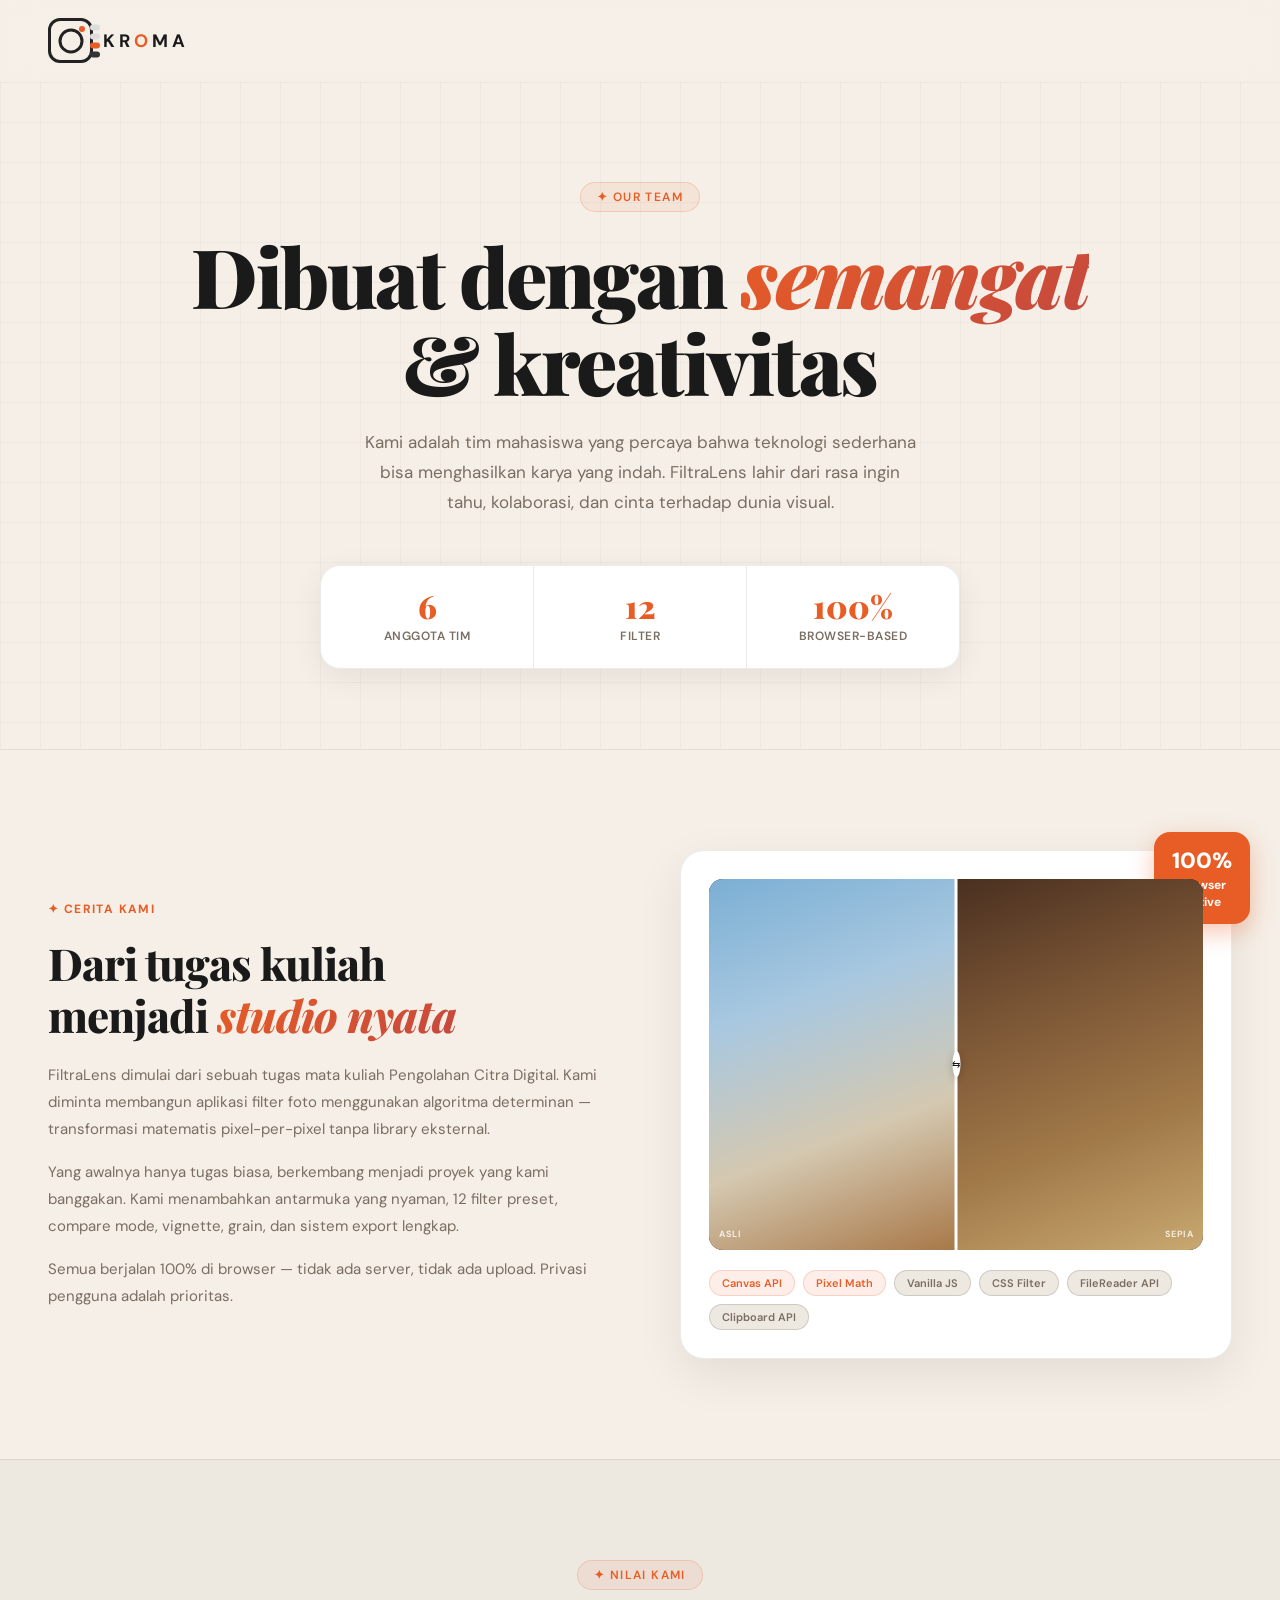
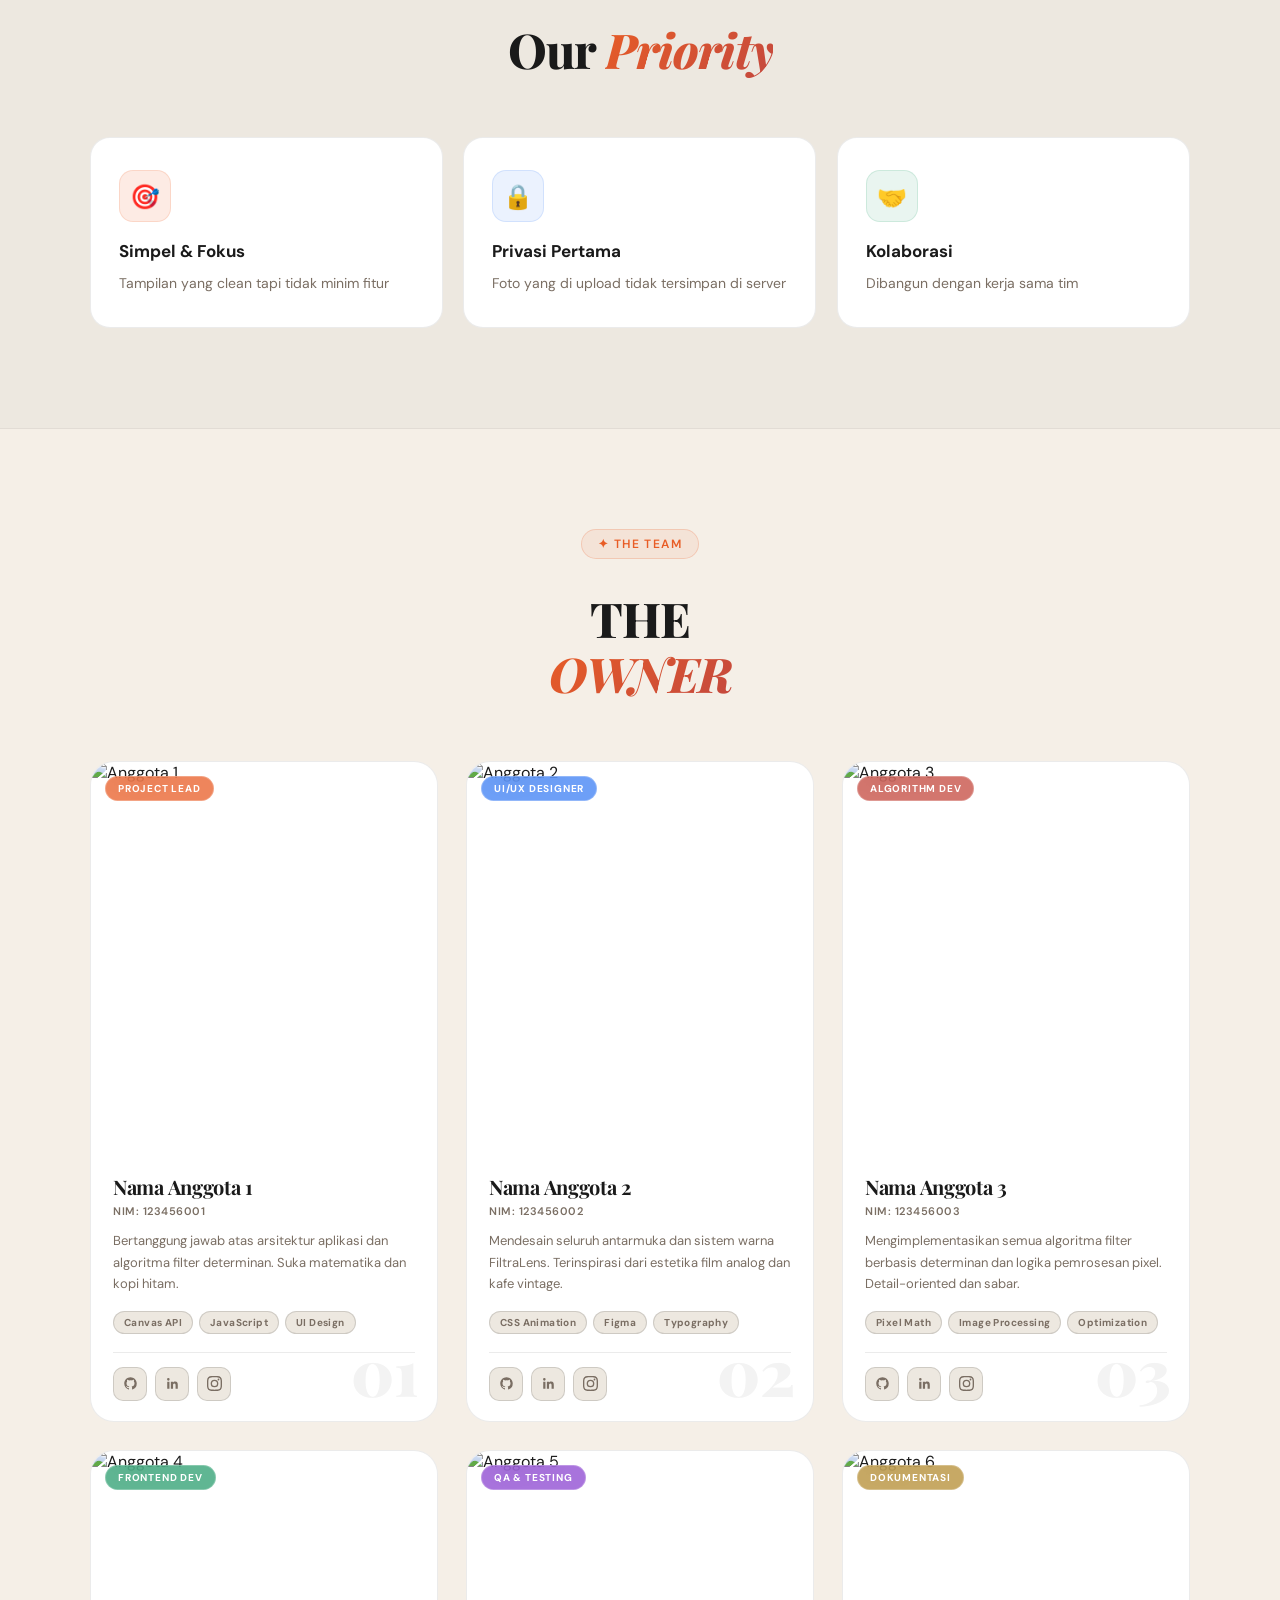
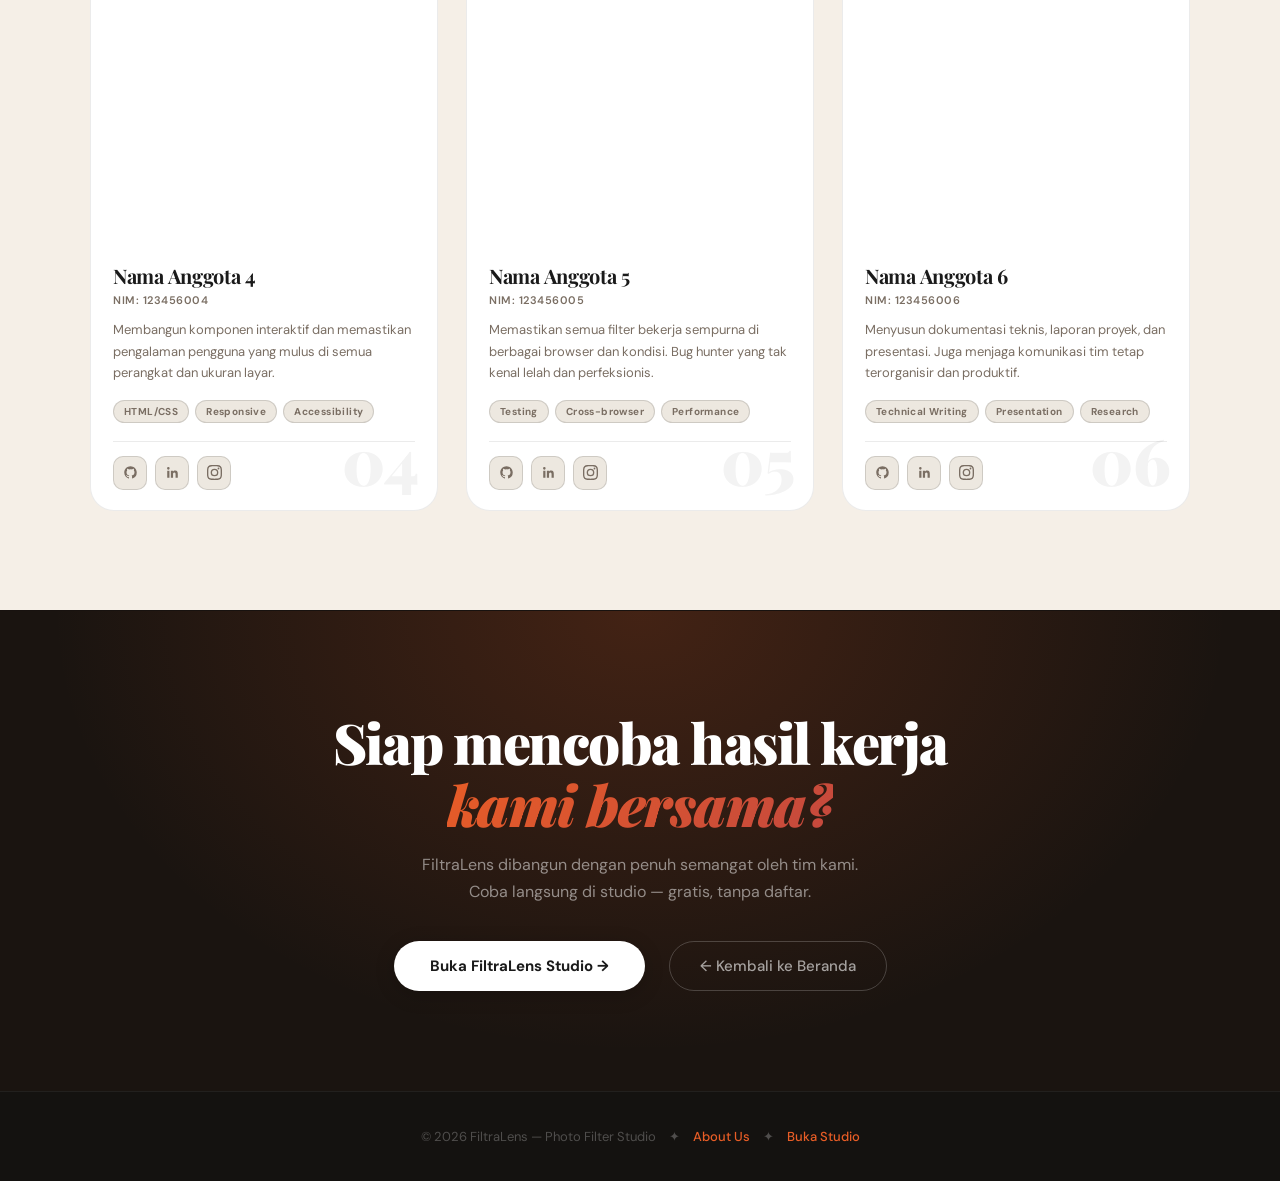
==== about.html @ 41d8569d "update banyak" ====
<!DOCTYPE html>
<html lang="id">
<head>
  <meta charset="UTF-8">
  <meta name="viewport" content="width=device-width, initial-scale=1.0">
  <title>FiltraLens — About Us</title>
  <link rel="stylesheet" href="./style/About.css">
  <link href="https://fonts.googleapis.com/css2?family=Playfair+Display:ital,wght@0,400;0,700;0,900;1,400;1,700&family=DM+Sans:wght@300;400;500;600&display=swap" rel="stylesheet">
</head>
<body>

  <!-- ══ CURTAIN ══════════════════════════════════════════ -->
  <div class="page-curtain" id="pageCurtain">
    <div class="curtain-top"></div>
    <div class="curtain-bottom"></div>
  </div>
  <div class="curtain-logo" id="curtainLogo">
    <div class="curtain-logo-icon">
      <svg width="28" height="28" viewBox="0 0 28 28" fill="none">
        <circle cx="14" cy="14" r="12" stroke="currentColor" stroke-width="2"/>
        <circle cx="14" cy="14" r="6" fill="currentColor" opacity="0.4"/>
        <circle cx="14" cy="14" r="2.5" fill="currentColor"/>
      </svg>
    </div>
    <span>KROMA</span>
    <div class="curtain-line"></div>
  </div>

  <!-- ══ NAVBAR ════════════════════════════════════════════ -->
  <header id="navbar">
    <a class="logo-navbar" data-anim="slide-left">
      <div class="logo-icon">
      <div class="bars">
        <span></span>
        <span></span>
        <span></span>
        <span></span>
      </div>
    </div>  

    <div class="logo-text">
      KR<span>O</span>MA
    </div>
    </a>
    <nav data-anim="slide-up" data-delay="200">
      <a href="index.html">Beranda</a>
      <a href="index.html#features">Fitur</a>
      <a href="index.html#filters">Filter</a>
      <a href="about.html" class="active-link">About</a>
    </nav>
    <a href="FilterPage.html" class="btn-nav" data-anim="slide-right" data-delay="300">Buka Studio →</a>
  </header>

  <!-- ══ HERO ══════════════════════════════════════════════ -->
  <section class="about-hero grid-bg">
    <div class="hero-tag" data-anim="pop" data-delay="400">✦ Our Team</div>

    <h1 data-anim="slide-up" data-delay="500">
      Dibuat dengan <em>semangat</em><br/>& kreativitas
    </h1>

    <p data-anim="fade-blur" data-delay="600">
      Kami adalah tim mahasiswa yang percaya bahwa teknologi sederhana
      bisa menghasilkan karya yang indah. FiltraLens lahir dari rasa
      ingin tahu, kolaborasi, dan cinta terhadap dunia visual.
    </p>

    <div class="stat-bar" data-anim="zoom-in" data-delay="700">
      <div class="stat-item">
        <div class="stat-num">6</div>
        <div class="stat-label">Anggota Tim</div>
      </div>
      <div class="stat-item">
        <div class="stat-num">12</div>
        <div class="stat-label">Filter</div>
      </div>
      <div class="stat-item">
        <div class="stat-num">100%</div>
        <div class="stat-label">Browser-Based</div>
      </div>
    </div>
  </section>

  <!-- ══ STORY ══════════════════════════════════════════════ -->
  <section style="border-top:1px solid var(--border); padding:100px 48px;">
    <div class="story-section" style="padding:0; border:none;">

      <div class="story-text" data-anim="slide-left">
        <p class="section-eyebrow">✦ Cerita Kami</p>
        <h2>Dari tugas kuliah<br/>menjadi <em>studio nyata</em></h2>
        <p>FiltraLens dimulai dari sebuah tugas mata kuliah Pengolahan Citra Digital. Kami diminta membangun aplikasi filter foto menggunakan algoritma determinan — transformasi matematis pixel-per-pixel tanpa library eksternal.</p>
        <p>Yang awalnya hanya tugas biasa, berkembang menjadi proyek yang kami banggakan. Kami menambahkan antarmuka yang nyaman, 12 filter preset, compare mode, vignette, grain, dan sistem export lengkap.</p>
        <p>Semua berjalan 100% di browser — tidak ada server, tidak ada upload. Privasi pengguna adalah prioritas.</p>
      </div>

      <div class="story-visual" data-anim="slide-right" data-delay="150">
        <div class="story-badge">
          <span>100%</span>
          Browser<br/>Native
        </div>
        <div class="story-card-main">
          <div class="story-card-mockup">
            <div class="mock-half-l"><span>Asli</span></div>
            <div class="mock-half-r"><span>Sepia</span></div>
            <div class="mock-divider">
              <div class="mock-handle-sm">⇆</div>
            </div>
          </div>
          <div class="story-card-pills">
            <span class="pill pill-accent">Canvas API</span>
            <span class="pill pill-accent">Pixel Math</span>
            <span class="pill">Vanilla JS</span>
            <span class="pill">CSS Filter</span>
            <span class="pill">FileReader API</span>
            <span class="pill">Clipboard API</span>
          </div>
        </div>
      </div>

    </div>
  </section>

  <!-- ══ VALUES ════════════════════════════════════════════ -->
  <section class="values-section">
    <div class="section-head-center">
      <div class="hero-tag" data-anim="pop">✦ Nilai Kami</div>
      <h2 data-anim="flip-up" data-delay="100">Our <em>Priority</em></h2>
    </div>
    <div class="values-grid">
      <div class="value-card" data-anim="slide-left" data-delay="100">
        <div class="value-icon vi-orange">🎯</div>
        <h3>Simpel & Fokus</h3>
        <p>Tampilan yang clean tapi tidak minim fitur</p>
      </div>
      <div class="value-card" data-anim="slide-up" data-delay="200">
        <div class="value-icon vi-blue">🔒</div>
        <h3>Privasi Pertama</h3>
        <p>Foto yang di upload tidak tersimpan di server</p>
      </div>
      <div class="value-card" data-anim="slide-right" data-delay="300">
        <div class="value-icon vi-green">🤝</div>
        <h3>Kolaborasi</h3>
        <p>Dibangun dengan kerja sama tim</p>
      </div>
    </div>
  </section>

  <!-- ══ TEAM CARDS ════════════════════════════════════════ -->
  <section class="team-section" id="team">
    <div class="section-head-center">
      <div class="hero-tag" data-anim="pop">✦ The Team</div>
      <h2 data-anim="flip-up" data-delay="100">THE<br/><em>OWNER</em></h2>
    </div>

    <div class="team-grid">

      <!-- Member 1 -->
      <div class="member-card color-orange" data-anim="pop" data-delay="100">
        <div class="member-photo-wrap">
          <img class="member-photo"
            src="https://images.unsplash.com/photo-1507003211169-0a1dd7228f2d?w=400&q=80"
            alt="Anggota 1" loading="lazy"/>
          <div class="member-role-badge">Project Lead</div>
        </div>
        <div class="member-info">
          <div class="member-name">Nama Anggota 1</div>
          <div class="member-nim">NIM: 123456001</div>
          <div class="member-bio">Bertanggung jawab atas arsitektur aplikasi dan algoritma filter determinan. Suka matematika dan kopi hitam.</div>
          <div class="member-skills">
            <span class="skill-tag">Canvas API</span>
            <span class="skill-tag">JavaScript</span>
            <span class="skill-tag">UI Design</span>
          </div>
          <div class="member-socials">
            <a href="#" class="social-btn" title="GitHub">
              <svg width="15" height="15" viewBox="0 0 24 24" fill="currentColor"><path d="M12 2C6.48 2 2 6.48 2 12c0 4.42 2.87 8.17 6.84 9.5.5.09.68-.22.68-.48v-1.7c-2.78.6-3.37-1.34-3.37-1.34-.45-1.16-1.11-1.47-1.11-1.47-.91-.62.07-.61.07-.61 1 .07 1.53 1.03 1.53 1.03.89 1.52 2.34 1.08 2.91.83.09-.65.35-1.08.63-1.33-2.22-.25-4.56-1.11-4.56-4.95 0-1.09.39-1.99 1.03-2.69-.1-.25-.45-1.27.1-2.65 0 0 .84-.27 2.75 1.02A9.56 9.56 0 0 1 12 6.8c.85 0 1.71.11 2.51.33 1.91-1.29 2.75-1.02 2.75-1.02.55 1.38.2 2.4.1 2.65.64.7 1.03 1.6 1.03 2.69 0 3.85-2.34 4.7-4.57 4.95.36.31.68.92.68 1.85v2.74c0 .27.18.58.69.48A10.01 10.01 0 0 0 22 12c0-5.52-4.48-10-10-10z"/></svg>
            </a>
            <a href="#" class="social-btn" title="LinkedIn">
              <svg width="15" height="15" viewBox="0 0 24 24" fill="currentColor"><path d="M20.45 20.45h-3.55v-5.57c0-1.33-.03-3.04-1.85-3.04-1.85 0-2.14 1.45-2.14 2.94v5.67H9.36V9h3.41v1.56h.05c.47-.9 1.63-1.85 3.37-1.85 3.6 0 4.27 2.37 4.27 5.45v6.29zM5.34 7.43a2.06 2.06 0 1 1 0-4.12 2.06 2.06 0 0 1 0 4.12zM7.12 20.45H3.56V9h3.56v11.45z"/></svg>
            </a>
            <a href="#" class="social-btn" title="Instagram">
              <svg width="15" height="15" viewBox="0 0 24 24" fill="currentColor"><path d="M12 2.163c3.204 0 3.584.012 4.85.07 3.252.148 4.771 1.691 4.919 4.919.058 1.265.069 1.645.069 4.849 0 3.205-.012 3.584-.069 4.849-.149 3.225-1.664 4.771-4.919 4.919-1.266.058-1.644.07-4.85.07-3.204 0-3.584-.012-4.849-.07-3.26-.149-4.771-1.699-4.919-4.92-.058-1.265-.07-1.644-.07-4.849 0-3.204.013-3.583.07-4.849.149-3.227 1.664-4.771 4.919-4.919 1.266-.057 1.645-.069 4.849-.069zM12 0C8.741 0 8.333.014 7.053.072 2.695.272.273 2.69.073 7.052.014 8.333 0 8.741 0 12c0 3.259.014 3.668.072 4.948.2 4.358 2.618 6.78 6.98 6.98C8.333 23.986 8.741 24 12 24c3.259 0 3.668-.014 4.948-.072 4.354-.2 6.782-2.618 6.979-6.98.059-1.28.073-1.689.073-4.948 0-3.259-.014-3.667-.072-4.947-.196-4.354-2.617-6.78-6.979-6.98C15.668.014 15.259 0 12 0zm0 5.838a6.162 6.162 0 1 0 0 12.324 6.162 6.162 0 0 0 0-12.324zM12 16a4 4 0 1 1 0-8 4 4 0 0 1 0 8zm6.406-11.845a1.44 1.44 0 1 0 0 2.881 1.44 1.44 0 0 0 0-2.881z"/></svg>
            </a>
          </div>
        </div>
        <div class="member-number">01</div>
      </div>

      <!-- Member 2 -->
      <div class="member-card color-blue" data-anim="pop" data-delay="200">
        <div class="member-photo-wrap">
          <img class="member-photo"
            src="https://images.unsplash.com/photo-1494790108377-be9c29b29330?w=400&q=80"
            alt="Anggota 2" loading="lazy"/>
          <div class="member-role-badge">UI/UX Designer</div>
        </div>
        <div class="member-info">
          <div class="member-name">Nama Anggota 2</div>
          <div class="member-nim">NIM: 123456002</div>
          <div class="member-bio">Mendesain seluruh antarmuka dan sistem warna FiltraLens. Terinspirasi dari estetika film analog dan kafe vintage.</div>
          <div class="member-skills">
            <span class="skill-tag">CSS Animation</span>
            <span class="skill-tag">Figma</span>
            <span class="skill-tag">Typography</span>
          </div>
          <div class="member-socials">
            <a href="#" class="social-btn" title="GitHub">
              <svg width="15" height="15" viewBox="0 0 24 24" fill="currentColor"><path d="M12 2C6.48 2 2 6.48 2 12c0 4.42 2.87 8.17 6.84 9.5.5.09.68-.22.68-.48v-1.7c-2.78.6-3.37-1.34-3.37-1.34-.45-1.16-1.11-1.47-1.11-1.47-.91-.62.07-.61.07-.61 1 .07 1.53 1.03 1.53 1.03.89 1.52 2.34 1.08 2.91.83.09-.65.35-1.08.63-1.33-2.22-.25-4.56-1.11-4.56-4.95 0-1.09.39-1.99 1.03-2.69-.1-.25-.45-1.27.1-2.65 0 0 .84-.27 2.75 1.02A9.56 9.56 0 0 1 12 6.8c.85 0 1.71.11 2.51.33 1.91-1.29 2.75-1.02 2.75-1.02.55 1.38.2 2.4.1 2.65.64.7 1.03 1.6 1.03 2.69 0 3.85-2.34 4.7-4.57 4.95.36.31.68.92.68 1.85v2.74c0 .27.18.58.69.48A10.01 10.01 0 0 0 22 12c0-5.52-4.48-10-10-10z"/></svg>
            </a>
            <a href="#" class="social-btn" title="LinkedIn">
              <svg width="15" height="15" viewBox="0 0 24 24" fill="currentColor"><path d="M20.45 20.45h-3.55v-5.57c0-1.33-.03-3.04-1.85-3.04-1.85 0-2.14 1.45-2.14 2.94v5.67H9.36V9h3.41v1.56h.05c.47-.9 1.63-1.85 3.37-1.85 3.6 0 4.27 2.37 4.27 5.45v6.29zM5.34 7.43a2.06 2.06 0 1 1 0-4.12 2.06 2.06 0 0 1 0 4.12zM7.12 20.45H3.56V9h3.56v11.45z"/></svg>
            </a>
            <a href="#" class="social-btn" title="Instagram">
              <svg width="15" height="15" viewBox="0 0 24 24" fill="currentColor"><path d="M12 2.163c3.204 0 3.584.012 4.85.07 3.252.148 4.771 1.691 4.919 4.919.058 1.265.069 1.645.069 4.849 0 3.205-.012 3.584-.069 4.849-.149 3.225-1.664 4.771-4.919 4.919-1.266.058-1.644.07-4.85.07-3.204 0-3.584-.012-4.849-.07-3.26-.149-4.771-1.699-4.919-4.92-.058-1.265-.07-1.644-.07-4.849 0-3.204.013-3.583.07-4.849.149-3.227 1.664-4.771 4.919-4.919 1.266-.057 1.645-.069 4.849-.069zM12 0C8.741 0 8.333.014 7.053.072 2.695.272.273 2.69.073 7.052.014 8.333 0 8.741 0 12c0 3.259.014 3.668.072 4.948.2 4.358 2.618 6.78 6.98 6.98C8.333 23.986 8.741 24 12 24c3.259 0 3.668-.014 4.948-.072 4.354-.2 6.782-2.618 6.979-6.98.059-1.28.073-1.689.073-4.948 0-3.259-.014-3.667-.072-4.947-.196-4.354-2.617-6.78-6.979-6.98C15.668.014 15.259 0 12 0zm0 5.838a6.162 6.162 0 1 0 0 12.324 6.162 6.162 0 0 0 0-12.324zM12 16a4 4 0 1 1 0-8 4 4 0 0 1 0 8zm6.406-11.845a1.44 1.44 0 1 0 0 2.881 1.44 1.44 0 0 0 0-2.881z"/></svg>
            </a>
          </div>
        </div>
        <div class="member-number">02</div>
      </div>

      <!-- Member 3 -->
      <div class="member-card color-red" data-anim="pop" data-delay="300">
        <div class="member-photo-wrap">
          <img class="member-photo"
            src="https://images.unsplash.com/photo-1500648767791-00dcc994a43e?w=400&q=80"
            alt="Anggota 3" loading="lazy"/>
          <div class="member-role-badge">Algorithm Dev</div>
        </div>
        <div class="member-info">
          <div class="member-name">Nama Anggota 3</div>
          <div class="member-nim">NIM: 123456003</div>
          <div class="member-bio">Mengimplementasikan semua algoritma filter berbasis determinan dan logika pemrosesan pixel. Detail-oriented dan sabar.</div>
          <div class="member-skills">
            <span class="skill-tag">Pixel Math</span>
            <span class="skill-tag">Image Processing</span>
            <span class="skill-tag">Optimization</span>
          </div>
          <div class="member-socials">
            <a href="#" class="social-btn" title="GitHub">
              <svg width="15" height="15" viewBox="0 0 24 24" fill="currentColor"><path d="M12 2C6.48 2 2 6.48 2 12c0 4.42 2.87 8.17 6.84 9.5.5.09.68-.22.68-.48v-1.7c-2.78.6-3.37-1.34-3.37-1.34-.45-1.16-1.11-1.47-1.11-1.47-.91-.62.07-.61.07-.61 1 .07 1.53 1.03 1.53 1.03.89 1.52 2.34 1.08 2.91.83.09-.65.35-1.08.63-1.33-2.22-.25-4.56-1.11-4.56-4.95 0-1.09.39-1.99 1.03-2.69-.1-.25-.45-1.27.1-2.65 0 0 .84-.27 2.75 1.02A9.56 9.56 0 0 1 12 6.8c.85 0 1.71.11 2.51.33 1.91-1.29 2.75-1.02 2.75-1.02.55 1.38.2 2.4.1 2.65.64.7 1.03 1.6 1.03 2.69 0 3.85-2.34 4.7-4.57 4.95.36.31.68.92.68 1.85v2.74c0 .27.18.58.69.48A10.01 10.01 0 0 0 22 12c0-5.52-4.48-10-10-10z"/></svg>
            </a>
            <a href="#" class="social-btn" title="LinkedIn">
              <svg width="15" height="15" viewBox="0 0 24 24" fill="currentColor"><path d="M20.45 20.45h-3.55v-5.57c0-1.33-.03-3.04-1.85-3.04-1.85 0-2.14 1.45-2.14 2.94v5.67H9.36V9h3.41v1.56h.05c.47-.9 1.63-1.85 3.37-1.85 3.6 0 4.27 2.37 4.27 5.45v6.29zM5.34 7.43a2.06 2.06 0 1 1 0-4.12 2.06 2.06 0 0 1 0 4.12zM7.12 20.45H3.56V9h3.56v11.45z"/></svg>
            </a>
            <a href="#" class="social-btn" title="Instagram">
              <svg width="15" height="15" viewBox="0 0 24 24" fill="currentColor"><path d="M12 2.163c3.204 0 3.584.012 4.85.07 3.252.148 4.771 1.691 4.919 4.919.058 1.265.069 1.645.069 4.849 0 3.205-.012 3.584-.069 4.849-.149 3.225-1.664 4.771-4.919 4.919-1.266.058-1.644.07-4.85.07-3.204 0-3.584-.012-4.849-.07-3.26-.149-4.771-1.699-4.919-4.92-.058-1.265-.07-1.644-.07-4.849 0-3.204.013-3.583.07-4.849.149-3.227 1.664-4.771 4.919-4.919 1.266-.057 1.645-.069 4.849-.069zM12 0C8.741 0 8.333.014 7.053.072 2.695.272.273 2.69.073 7.052.014 8.333 0 8.741 0 12c0 3.259.014 3.668.072 4.948.2 4.358 2.618 6.78 6.98 6.98C8.333 23.986 8.741 24 12 24c3.259 0 3.668-.014 4.948-.072 4.354-.2 6.782-2.618 6.979-6.98.059-1.28.073-1.689.073-4.948 0-3.259-.014-3.667-.072-4.947-.196-4.354-2.617-6.78-6.979-6.98C15.668.014 15.259 0 12 0zm0 5.838a6.162 6.162 0 1 0 0 12.324 6.162 6.162 0 0 0 0-12.324zM12 16a4 4 0 1 1 0-8 4 4 0 0 1 0 8zm6.406-11.845a1.44 1.44 0 1 0 0 2.881 1.44 1.44 0 0 0 0-2.881z"/></svg>
            </a>
          </div>
        </div>
        <div class="member-number">03</div>
      </div>

      <!-- Member 4 -->
      <div class="member-card color-green" data-anim="pop" data-delay="400">
        <div class="member-photo-wrap">
          <img class="member-photo"
            src="https://images.unsplash.com/photo-1438761681033-6461ffad8d80?w=400&q=80"
            alt="Anggota 4" loading="lazy"/>
          <div class="member-role-badge">Frontend Dev</div>
        </div>
        <div class="member-info">
          <div class="member-name">Nama Anggota 4</div>
          <div class="member-nim">NIM: 123456004</div>
          <div class="member-bio">Membangun komponen interaktif dan memastikan pengalaman pengguna yang mulus di semua perangkat dan ukuran layar.</div>
          <div class="member-skills">
            <span class="skill-tag">HTML/CSS</span>
            <span class="skill-tag">Responsive</span>
            <span class="skill-tag">Accessibility</span>
          </div>
          <div class="member-socials">
            <a href="#" class="social-btn" title="GitHub">
              <svg width="15" height="15" viewBox="0 0 24 24" fill="currentColor"><path d="M12 2C6.48 2 2 6.48 2 12c0 4.42 2.87 8.17 6.84 9.5.5.09.68-.22.68-.48v-1.7c-2.78.6-3.37-1.34-3.37-1.34-.45-1.16-1.11-1.47-1.11-1.47-.91-.62.07-.61.07-.61 1 .07 1.53 1.03 1.53 1.03.89 1.52 2.34 1.08 2.91.83.09-.65.35-1.08.63-1.33-2.22-.25-4.56-1.11-4.56-4.95 0-1.09.39-1.99 1.03-2.69-.1-.25-.45-1.27.1-2.65 0 0 .84-.27 2.75 1.02A9.56 9.56 0 0 1 12 6.8c.85 0 1.71.11 2.51.33 1.91-1.29 2.75-1.02 2.75-1.02.55 1.38.2 2.4.1 2.65.64.7 1.03 1.6 1.03 2.69 0 3.85-2.34 4.7-4.57 4.95.36.31.68.92.68 1.85v2.74c0 .27.18.58.69.48A10.01 10.01 0 0 0 22 12c0-5.52-4.48-10-10-10z"/></svg>
            </a>
            <a href="#" class="social-btn" title="LinkedIn">
              <svg width="15" height="15" viewBox="0 0 24 24" fill="currentColor"><path d="M20.45 20.45h-3.55v-5.57c0-1.33-.03-3.04-1.85-3.04-1.85 0-2.14 1.45-2.14 2.94v5.67H9.36V9h3.41v1.56h.05c.47-.9 1.63-1.85 3.37-1.85 3.6 0 4.27 2.37 4.27 5.45v6.29zM5.34 7.43a2.06 2.06 0 1 1 0-4.12 2.06 2.06 0 0 1 0 4.12zM7.12 20.45H3.56V9h3.56v11.45z"/></svg>
            </a>
            <a href="#" class="social-btn" title="Instagram">
              <svg width="15" height="15" viewBox="0 0 24 24" fill="currentColor"><path d="M12 2.163c3.204 0 3.584.012 4.85.07 3.252.148 4.771 1.691 4.919 4.919.058 1.265.069 1.645.069 4.849 0 3.205-.012 3.584-.069 4.849-.149 3.225-1.664 4.771-4.919 4.919-1.266.058-1.644.07-4.85.07-3.204 0-3.584-.012-4.849-.07-3.26-.149-4.771-1.699-4.919-4.92-.058-1.265-.07-1.644-.07-4.849 0-3.204.013-3.583.07-4.849.149-3.227 1.664-4.771 4.919-4.919 1.266-.057 1.645-.069 4.849-.069zM12 0C8.741 0 8.333.014 7.053.072 2.695.272.273 2.69.073 7.052.014 8.333 0 8.741 0 12c0 3.259.014 3.668.072 4.948.2 4.358 2.618 6.78 6.98 6.98C8.333 23.986 8.741 24 12 24c3.259 0 3.668-.014 4.948-.072 4.354-.2 6.782-2.618 6.979-6.98.059-1.28.073-1.689.073-4.948 0-3.259-.014-3.667-.072-4.947-.196-4.354-2.617-6.78-6.979-6.98C15.668.014 15.259 0 12 0zm0 5.838a6.162 6.162 0 1 0 0 12.324 6.162 6.162 0 0 0 0-12.324zM12 16a4 4 0 1 1 0-8 4 4 0 0 1 0 8zm6.406-11.845a1.44 1.44 0 1 0 0 2.881 1.44 1.44 0 0 0 0-2.881z"/></svg>
            </a>
          </div>
        </div>
        <div class="member-number">04</div>
      </div>

      <!-- Member 5 -->
      <div class="member-card color-purple" data-anim="pop" data-delay="500">
        <div class="member-photo-wrap">
          <img class="member-photo"
            src="https://images.unsplash.com/photo-1539571696357-5a69c17a67c6?w=400&q=80"
            alt="Anggota 5" loading="lazy"/>
          <div class="member-role-badge">QA & Testing</div>
        </div>
        <div class="member-info">
          <div class="member-name">Nama Anggota 5</div>
          <div class="member-nim">NIM: 123456005</div>
          <div class="member-bio">Memastikan semua filter bekerja sempurna di berbagai browser dan kondisi. Bug hunter yang tak kenal lelah dan perfeksionis.</div>
          <div class="member-skills">
            <span class="skill-tag">Testing</span>
            <span class="skill-tag">Cross-browser</span>
            <span class="skill-tag">Performance</span>
          </div>
          <div class="member-socials">
            <a href="#" class="social-btn" title="GitHub">
              <svg width="15" height="15" viewBox="0 0 24 24" fill="currentColor"><path d="M12 2C6.48 2 2 6.48 2 12c0 4.42 2.87 8.17 6.84 9.5.5.09.68-.22.68-.48v-1.7c-2.78.6-3.37-1.34-3.37-1.34-.45-1.16-1.11-1.47-1.11-1.47-.91-.62.07-.61.07-.61 1 .07 1.53 1.03 1.53 1.03.89 1.52 2.34 1.08 2.91.83.09-.65.35-1.08.63-1.33-2.22-.25-4.56-1.11-4.56-4.95 0-1.09.39-1.99 1.03-2.69-.1-.25-.45-1.27.1-2.65 0 0 .84-.27 2.75 1.02A9.56 9.56 0 0 1 12 6.8c.85 0 1.71.11 2.51.33 1.91-1.29 2.75-1.02 2.75-1.02.55 1.38.2 2.4.1 2.65.64.7 1.03 1.6 1.03 2.69 0 3.85-2.34 4.7-4.57 4.95.36.31.68.92.68 1.85v2.74c0 .27.18.58.69.48A10.01 10.01 0 0 0 22 12c0-5.52-4.48-10-10-10z"/></svg>
            </a>
            <a href="#" class="social-btn" title="LinkedIn">
              <svg width="15" height="15" viewBox="0 0 24 24" fill="currentColor"><path d="M20.45 20.45h-3.55v-5.57c0-1.33-.03-3.04-1.85-3.04-1.85 0-2.14 1.45-2.14 2.94v5.67H9.36V9h3.41v1.56h.05c.47-.9 1.63-1.85 3.37-1.85 3.6 0 4.27 2.37 4.27 5.45v6.29zM5.34 7.43a2.06 2.06 0 1 1 0-4.12 2.06 2.06 0 0 1 0 4.12zM7.12 20.45H3.56V9h3.56v11.45z"/></svg>
            </a>
            <a href="#" class="social-btn" title="Instagram">
              <svg width="15" height="15" viewBox="0 0 24 24" fill="currentColor"><path d="M12 2.163c3.204 0 3.584.012 4.85.07 3.252.148 4.771 1.691 4.919 4.919.058 1.265.069 1.645.069 4.849 0 3.205-.012 3.584-.069 4.849-.149 3.225-1.664 4.771-4.919 4.919-1.266.058-1.644.07-4.85.07-3.204 0-3.584-.012-4.849-.07-3.26-.149-4.771-1.699-4.919-4.92-.058-1.265-.07-1.644-.07-4.849 0-3.204.013-3.583.07-4.849.149-3.227 1.664-4.771 4.919-4.919 1.266-.057 1.645-.069 4.849-.069zM12 0C8.741 0 8.333.014 7.053.072 2.695.272.273 2.69.073 7.052.014 8.333 0 8.741 0 12c0 3.259.014 3.668.072 4.948.2 4.358 2.618 6.78 6.98 6.98C8.333 23.986 8.741 24 12 24c3.259 0 3.668-.014 4.948-.072 4.354-.2 6.782-2.618 6.979-6.98.059-1.28.073-1.689.073-4.948 0-3.259-.014-3.667-.072-4.947-.196-4.354-2.617-6.78-6.979-6.98C15.668.014 15.259 0 12 0zm0 5.838a6.162 6.162 0 1 0 0 12.324 6.162 6.162 0 0 0 0-12.324zM12 16a4 4 0 1 1 0-8 4 4 0 0 1 0 8zm6.406-11.845a1.44 1.44 0 1 0 0 2.881 1.44 1.44 0 0 0 0-2.881z"/></svg>
            </a>
          </div>
        </div>
        <div class="member-number">05</div>
      </div>

      <!-- Member 6 -->
      <div class="member-card color-gold" data-anim="pop" data-delay="600">
        <div class="member-photo-wrap">
          <img class="member-photo"
            src="https://images.unsplash.com/photo-1534528741775-53994a69daeb?w=400&q=80"
            alt="Anggota 6" loading="lazy"/>
          <div class="member-role-badge">Dokumentasi</div>
        </div>
        <div class="member-info">
          <div class="member-name">Nama Anggota 6</div>
          <div class="member-nim">NIM: 123456006</div>
          <div class="member-bio">Menyusun dokumentasi teknis, laporan proyek, dan presentasi. Juga menjaga komunikasi tim tetap terorganisir dan produktif.</div>
          <div class="member-skills">
            <span class="skill-tag">Technical Writing</span>
            <span class="skill-tag">Presentation</span>
            <span class="skill-tag">Research</span>
          </div>
          <div class="member-socials">
            <a href="#" class="social-btn" title="GitHub">
              <svg width="15" height="15" viewBox="0 0 24 24" fill="currentColor"><path d="M12 2C6.48 2 2 6.48 2 12c0 4.42 2.87 8.17 6.84 9.5.5.09.68-.22.68-.48v-1.7c-2.78.6-3.37-1.34-3.37-1.34-.45-1.16-1.11-1.47-1.11-1.47-.91-.62.07-.61.07-.61 1 .07 1.53 1.03 1.53 1.03.89 1.52 2.34 1.08 2.91.83.09-.65.35-1.08.63-1.33-2.22-.25-4.56-1.11-4.56-4.95 0-1.09.39-1.99 1.03-2.69-.1-.25-.45-1.27.1-2.65 0 0 .84-.27 2.75 1.02A9.56 9.56 0 0 1 12 6.8c.85 0 1.71.11 2.51.33 1.91-1.29 2.75-1.02 2.75-1.02.55 1.38.2 2.4.1 2.65.64.7 1.03 1.6 1.03 2.69 0 3.85-2.34 4.7-4.57 4.95.36.31.68.92.68 1.85v2.74c0 .27.18.58.69.48A10.01 10.01 0 0 0 22 12c0-5.52-4.48-10-10-10z"/></svg>
            </a>
            <a href="#" class="social-btn" title="LinkedIn">
              <svg width="15" height="15" viewBox="0 0 24 24" fill="currentColor"><path d="M20.45 20.45h-3.55v-5.57c0-1.33-.03-3.04-1.85-3.04-1.85 0-2.14 1.45-2.14 2.94v5.67H9.36V9h3.41v1.56h.05c.47-.9 1.63-1.85 3.37-1.85 3.6 0 4.27 2.37 4.27 5.45v6.29zM5.34 7.43a2.06 2.06 0 1 1 0-4.12 2.06 2.06 0 0 1 0 4.12zM7.12 20.45H3.56V9h3.56v11.45z"/></svg>
            </a>
            <a href="#" class="social-btn" title="Instagram">
              <svg width="15" height="15" viewBox="0 0 24 24" fill="currentColor"><path d="M12 2.163c3.204 0 3.584.012 4.85.07 3.252.148 4.771 1.691 4.919 4.919.058 1.265.069 1.645.069 4.849 0 3.205-.012 3.584-.069 4.849-.149 3.225-1.664 4.771-4.919 4.919-1.266.058-1.644.07-4.85.07-3.204 0-3.584-.012-4.849-.07-3.26-.149-4.771-1.699-4.919-4.92-.058-1.265-.07-1.644-.07-4.849 0-3.204.013-3.583.07-4.849.149-3.227 1.664-4.771 4.919-4.919 1.266-.057 1.645-.069 4.849-.069zM12 0C8.741 0 8.333.014 7.053.072 2.695.272.273 2.69.073 7.052.014 8.333 0 8.741 0 12c0 3.259.014 3.668.072 4.948.2 4.358 2.618 6.78 6.98 6.98C8.333 23.986 8.741 24 12 24c3.259 0 3.668-.014 4.948-.072 4.354-.2 6.782-2.618 6.979-6.98.059-1.28.073-1.689.073-4.948 0-3.259-.014-3.667-.072-4.947-.196-4.354-2.617-6.78-6.979-6.98C15.668.014 15.259 0 12 0zm0 5.838a6.162 6.162 0 1 0 0 12.324 6.162 6.162 0 0 0 0-12.324zM12 16a4 4 0 1 1 0-8 4 4 0 0 1 0 8zm6.406-11.845a1.44 1.44 0 1 0 0 2.881 1.44 1.44 0 0 0 0-2.881z"/></svg>
            </a>
          </div>
        </div>
        <div class="member-number">06</div>
      </div>

    </div>
  </section>

  <!-- ══ CTA ════════════════════════════════════════════════ -->
  <section class="cta-section">
    <h2 data-anim="flip-up">Siap mencoba hasil kerja<br/><em>kami bersama?</em></h2>
    <p data-anim="fade-blur" data-delay="200">
      FiltraLens dibangun dengan penuh semangat oleh tim kami.<br/>
      Coba langsung di studio — gratis, tanpa daftar.
    </p>
    <div class="cta-actions" data-anim="zoom-in" data-delay="300">
      <a href="FilterPage.html" class="btn-cta-white">Buka FiltraLens Studio →</a>
      <a href="index.html" class="btn-cta-ghost">← Kembali ke Beranda</a>
    </div>
  </section>

  <!-- ══ FOOTER ════════════════════════════════════════════ -->
  <footer data-anim="slide-up">
    <span>© 2026 FiltraLens — Photo Filter Studio</span>
    <span class="footer-dot">✦</span>
    <a href="about.html">About Us</a>
    <span class="footer-dot">✦</span>
    <a href="FilterPage.html">Buka Studio</a>
  </footer>
  <script src="./script/about.js"></script>
</body>
</html>
---- style/About.css ----
*, *::before, *::after { box-sizing: border-box; margin: 0; padding: 0; }

    :root {
      --accent:   #E85D26;
      --accent2:  #C4483E;
      --accent3:  #3D7FF4;
      --sand:     #F5EFE7;
      --surface:  #FFFFFF;
      --surface2: #EDE8E0;
      --text:     #1A1A1A;
      --muted:    #7A6E63;
      --border:   rgba(0,0,0,0.08);
      --border-md:rgba(0,0,0,0.13);
    }

    body {
      background: var(--sand);
      color: var(--text);
      font-family: 'DM Sans', sans-serif;
      overflow-x: hidden;
    }

    .grid-bg {
      background-image:
        linear-gradient(rgba(0,0,0,0.028) 1px, transparent 1px),
        linear-gradient(90deg, rgba(0,0,0,0.028) 1px, transparent 1px);
      background-size: 40px 40px;
    }

    /* ══ CURTAIN ══════════════════════════════════════════ */
    .page-curtain {
      position: fixed; inset: 0; z-index: 9999;
      display: flex; flex-direction: column; pointer-events: none;
    }
    .curtain-top, .curtain-bottom {
      flex: 1; background: #1A1410;
      transition: transform 0.9s cubic-bezier(0.76, 0, 0.24, 1);
    }
    .curtain-logo {
      position: fixed; top: 50%; left: 50%;
      transform: translate(-50%, -50%);
      z-index: 10000;
      display: flex; flex-direction: column; align-items: center; gap: 14px;
      transition: opacity 0.4s ease 0.5s;
    }
    .curtain-logo-icon {
      width: 56px; height: 56px; background: var(--accent); border-radius: 16px;
      display: flex; align-items: center; justify-content: center; color: white;
      animation: curtainPulse 1s ease infinite alternate;
    }
    @keyframes curtainPulse {
      from { transform: scale(1); box-shadow: 0 0 0 0 rgba(232,93,38,0.4); }
      to   { transform: scale(1.08); box-shadow: 0 0 0 16px rgba(232,93,38,0); }
    }
    .curtain-logo span { font-family: 'Playfair Display', serif; font-size: 22px; font-weight: 700; color: white; }
    .curtain-line {
      width: 40px; height: 2px; background: var(--accent); border-radius: 2px;
      animation: curtainLinePulse 0.8s ease infinite alternate;
    }
    @keyframes curtainLinePulse {
      from { width: 24px; opacity: 0.5; }
      to   { width: 48px; opacity: 1; }
    }
    body.curtain-open .curtain-top    { transform: translateY(-100%); }
    body.curtain-open .curtain-bottom { transform: translateY(100%); }
    body.curtain-open .curtain-logo   { opacity: 0; pointer-events: none; }

    /* ══ SCROLL ANIMATIONS ════════════════════════════════ */
    [data-anim] { opacity: 0; will-change: transform, opacity; }
    [data-anim].anim-in {
      animation-fill-mode: both;
      animation-timing-function: cubic-bezier(0.22, 1, 0.36, 1);
      animation-duration: 0.85s;
    }
    [data-anim="slide-up"]           { transform: translateY(60px); }
    [data-anim="slide-up"].anim-in   { animation-name: animSlideUp; }
    @keyframes animSlideUp {
      from { opacity:0; transform:translateY(60px); } to { opacity:1; transform:translateY(0); }
    }
    [data-anim="slide-left"]         { transform: translateX(-70px); }
    [data-anim="slide-left"].anim-in { animation-name: animSlideLeft; }
    @keyframes animSlideLeft {
      from { opacity:0; transform:translateX(-70px); } to { opacity:1; transform:translateX(0); }
    }
    [data-anim="slide-right"]          { transform: translateX(70px); }
    [data-anim="slide-right"].anim-in  { animation-name: animSlideRight; }
    @keyframes animSlideRight {
      from { opacity:0; transform:translateX(70px); } to { opacity:1; transform:translateX(0); }
    }
    [data-anim="zoom-in"]            { transform: scale(0.82); }
    [data-anim="zoom-in"].anim-in    { animation-name: animZoomIn; }
    @keyframes animZoomIn {
      from { opacity:0; transform:scale(0.82); } to { opacity:1; transform:scale(1); }
    }
    [data-anim="flip-up"]            { transform: perspective(600px) rotateX(28deg) translateY(40px); }
    [data-anim="flip-up"].anim-in    { animation-name: animFlipUp; }
    @keyframes animFlipUp {
      from { opacity:0; transform:perspective(600px) rotateX(28deg) translateY(40px); }
      to   { opacity:1; transform:perspective(600px) rotateX(0deg) translateY(0); }
    }
    [data-anim="pop"]                { transform: scale(0.6); }
    [data-anim="pop"].anim-in        { animation-name: animPop; animation-timing-function: cubic-bezier(0.34,1.56,0.64,1); }
    @keyframes animPop {
      from { opacity:0; transform:scale(0.6); } to { opacity:1; transform:scale(1); }
    }
    [data-anim="fade-blur"]          { filter: blur(12px); }
    [data-anim="fade-blur"].anim-in  { animation-name: animFadeBlur; }
    @keyframes animFadeBlur {
      from { opacity:0; filter:blur(12px); transform:translateY(20px); }
      to   { opacity:1; filter:blur(0);    transform:translateY(0); }
    }
    [data-delay="100"] { animation-delay: 0.1s; }
    [data-delay="150"] { animation-delay: 0.15s; }
    [data-delay="200"] { animation-delay: 0.2s; }
    [data-delay="300"] { animation-delay: 0.3s; }
    [data-delay="400"] { animation-delay: 0.4s; }
    [data-delay="500"] { animation-delay: 0.5s; }
    [data-delay="600"] { animation-delay: 0.6s; }
    [data-delay="700"] { animation-delay: 0.7s; }
    [data-delay="800"] { animation-delay: 0.8s; }

    /* ══ NAVBAR ═══════════════════════════════════════════ */
    header {
      position: sticky; top: 0; z-index: 100;
      display: flex; justify-content: space-between; align-items: center;
      padding: 18px 48px;
      background: rgba(245,239,231,0.88);
      backdrop-filter: blur(16px); -webkit-backdrop-filter: blur(16px);
      border-bottom: 1px solid transparent;
      transition: all 0.3s ease;
    }
    header.scrolled {
      border-bottom-color: var(--border);
      box-shadow: 0 2px 16px rgba(0,0,0,0.06);
      padding-top: 12px; padding-bottom: 12px;
    }
    .logo-navbar{
    display:flex;
    align-items:center;
    gap:10px;
  }

  .logo-navbar .logo-icon{
    width:45px;
    height:45px;
    border:3px solid #222;
    border-radius:12px;
    position:relative;
  }

  .logo-navbar .logo-icon::before{
    content:'';
    position:absolute;
    width:25px;
    height:25px;
    border:3px solid #222;
    border-radius:50%;
    top:50%;
    left:50%;
    transform:translate(-50%, -50%);
  }

  .logo-navbar .logo-icon::after{
    content:'';
    position:absolute;
    width:6px;
    height:6px;
    background:#E85D26;
    border-radius:50%;
    top:5px;
    right:5px;
  }

  .logo-navbar .bars{
    position:absolute;
    right:-10px;
    top:50%;
    transform:translateY(-50%);
  }

  .logo-navbar .bars span{
    display:block;
    width:10px;
    height:6px;
    margin:3px 0;
    border-radius:3px;
    background:#ddd;
  }

  .logo-navbar .bars span:nth-child(3){
    background:#E85D26;
  }

  .logo-navbar .bars span:nth-child(4){
    background:#333;
  }

  .logo-navbar .logo-text{
    font-size:18px;
    font-weight:bold;
    letter-spacing:4px;
  }

  .logo-navbar .logo-text span{
    color:#E85D26;
  }
  
    nav { display: flex; gap: 32px; }
    nav a {
      font-size: 14px; font-weight: 500; color: var(--muted);
      text-decoration: none; transition: color 0.3s; position: relative;
    }
    nav a::after {
      content: ''; position: absolute; bottom: -3px; left: 0; right: 0;
      height: 2px; background: var(--accent); transform: scaleX(0);
      transition: transform 0.3s; border-radius: 2px;
    }
    nav a:hover, nav a.active-link { color: var(--accent); }
    nav a:hover::after, nav a.active-link::after { transform: scaleX(1); }
    .btn-nav {
      background: var(--accent); color: white; border: none;
      padding: 10px 22px; border-radius: 100px;
      font-family: 'DM Sans', sans-serif; font-size: 13px; font-weight: 600;
      box-shadow: 0 3px 12px rgba(232,93,38,0.3);
      text-decoration: none; display: inline-block; transition: all 0.3s;
    }
    .btn-nav:hover { background: var(--accent2); transform: translateY(-2px); }

    /* ══ HERO ════════════════════════════════════════════ */
    .about-hero {
      padding: 100px 48px 80px;
      text-align: center;
      position: relative; overflow: hidden;
    }
    .hero-tag {
      display: inline-block; font-size: 12px; font-weight: 600;
      letter-spacing: 1.4px; text-transform: uppercase; color: var(--accent);
      background: rgba(232,93,38,0.08); padding: 6px 16px; border-radius: 100px;
      border: 1px solid rgba(232,93,38,0.2); margin-bottom: 20px;
    }
    .about-hero h1 {
      font-family: 'Playfair Display', serif;
      font-size: clamp(44px, 7vw, 82px); font-weight: 900;
      line-height: 1.06; letter-spacing: -2.5px; margin-bottom: 22px;
    }
    .about-hero h1 em {
      font-style: italic;
      background: linear-gradient(135deg, var(--accent), var(--accent2));
      -webkit-background-clip: text; -webkit-text-fill-color: transparent; background-clip: text;
    }
    .about-hero p {
      color: var(--muted); max-width: 560px; margin: 0 auto 48px;
      font-size: 17px; line-height: 1.75;
    }

    /* Stat bar */
    .stat-bar {
      display: flex; justify-content: center; gap: 0;
      max-width: 640px; margin: 0 auto;
      background: var(--surface); border-radius: 20px;
      border: 1px solid var(--border);
      box-shadow: 0 8px 32px rgba(0,0,0,0.07);
      overflow: hidden;
    }
    .stat-item {
      flex: 1; padding: 24px 20px; text-align: center;
      border-right: 1px solid var(--border);
      position: relative;
    }
    .stat-item:last-child { border-right: none; }
    .stat-num {
      font-family: 'Playfair Display', serif;
      font-size: 32px; font-weight: 900; color: var(--accent);
      line-height: 1; margin-bottom: 6px;
    }
    .stat-label { font-size: 12px; font-weight: 600; color: var(--muted); letter-spacing: 0.5px; text-transform: uppercase; }

    /* ══ STORY SECTION ═══════════════════════════════════ */
    .story-section {
      padding: 100px 64px;
      border-top: 1px solid var(--border);
      display: grid; grid-template-columns: 1fr 1fr; gap: 80px;
      align-items: center; max-width: 1200px; margin: 0 auto;
    }
    .story-text .section-eyebrow {
      font-size: 12px; font-weight: 700; letter-spacing: 1.4px;
      text-transform: uppercase; color: var(--accent); margin-bottom: 16px;
    }
    .story-text h2 {
      font-family: 'Playfair Display', serif;
      font-size: clamp(28px, 3.5vw, 44px); font-weight: 800;
      line-height: 1.2; letter-spacing: -1px; margin-bottom: 20px;
    }
    .story-text h2 em {
      font-style: italic;
      background: linear-gradient(135deg, var(--accent), var(--accent2));
      -webkit-background-clip: text; -webkit-text-fill-color: transparent; background-clip: text;
    }
    .story-text p { font-size: 15px; color: var(--muted); line-height: 1.8; margin-bottom: 16px; }
    .story-text p:last-child { margin-bottom: 0; }

    /* Story visual */
    .story-visual {
      position: relative;
    }
    .story-card-main {
      background: var(--surface); border-radius: 24px;
      border: 1px solid var(--border); padding: 28px;
      box-shadow: 0 16px 48px rgba(0,0,0,0.08);
    }
    .story-card-mockup {
      background: #111; border-radius: 14px; overflow: hidden;
      aspect-ratio: 4/3; margin-bottom: 20px; position: relative;
      display: flex;
    }
    .mock-half-l {
      flex: 1;
      background: linear-gradient(160deg, #7BAFD4, #A8C8E0, #D4C8B0, #A87848);
      display: flex; align-items: flex-end; padding: 10px;
    }
    .mock-half-r {
      flex: 1;
      background: linear-gradient(160deg, #4A3020, #7A5535, #A07848, #C8A870);
      display: flex; align-items: flex-end; justify-content: flex-end; padding: 10px;
    }
    .mock-half-l span, .mock-half-r span {
      font-size: 9px; font-weight: 700; color: rgba(255,255,255,0.8);
      text-transform: uppercase; letter-spacing: 0.5px;
    }
    .mock-divider {
      position: absolute; top: 0; bottom: 0; left: 50%;
      width: 3px; background: white; transform: translateX(-50%);
      display: flex; align-items: center; justify-content: center;
    }
    .mock-handle-sm {
      width: 26px; height: 26px; background: white; border-radius: 50%;
      display: flex; align-items: center; justify-content: center;
      font-size: 10px; box-shadow: 0 2px 8px rgba(0,0,0,0.2);
    }
    .story-card-pills {
      display: flex; gap: 8px; flex-wrap: wrap;
    }
    .pill {
      font-size: 11px; font-weight: 600; padding: 5px 12px;
      border-radius: 100px; border: 1px solid var(--border-md);
      background: var(--surface2); color: var(--muted);
    }
    .pill-accent {
      background: rgba(232,93,38,0.1); color: var(--accent);
      border-color: rgba(232,93,38,0.2);
    }

    /* Floating badge */
    .story-badge {
      position: absolute; top: -18px; right: -18px;
      background: var(--accent); color: white;
      border-radius: 16px; padding: 14px 18px;
      box-shadow: 0 8px 24px rgba(232,93,38,0.35);
      font-size: 12px; font-weight: 700; text-align: center;
      line-height: 1.4;
      animation: floatBadge 4s ease-in-out infinite;
    }
    @keyframes floatBadge {
      0%,100% { transform: translateY(0) rotate(-2deg); }
      50%     { transform: translateY(-8px) rotate(1deg); }
    }
    .story-badge span { display: block; font-size: 22px; font-weight: 900; }

    /* ══ VALUES ══════════════════════════════════════════ */
    .values-section {
      padding: 100px 48px;
      border-top: 1px solid var(--border);
      background: var(--surface2);
    }
    .section-head-center { text-align: center; margin-bottom: 60px; }
    .section-head-center h2 {
      font-family: 'Playfair Display', serif;
      font-size: clamp(30px, 4vw, 48px); font-weight: 800;
      letter-spacing: -1px; line-height: 1.15; margin-top: 12px;
    }
    .section-head-center h2 em {
      font-style: italic;
      background: linear-gradient(135deg, var(--accent), var(--accent2));
      -webkit-background-clip: text; -webkit-text-fill-color: transparent; background-clip: text;
    }
    .values-grid {
      display: grid; grid-template-columns: repeat(3,1fr);
      gap: 20px; max-width: 1100px; margin: 0 auto;
    }
    .value-card {
      background: var(--surface); border-radius: 20px;
      border: 1px solid var(--border); padding: 32px 28px;
      transition: all 0.35s ease; position: relative; overflow: hidden;
    }
    .value-card::before {
      content: ''; position: absolute; inset: 0;
      background: linear-gradient(135deg, rgba(232,93,38,0.04), transparent);
      opacity: 0; transition: opacity 0.35s;
    }
    .value-card:hover { transform: translateY(-8px); box-shadow: 0 20px 48px rgba(0,0,0,0.09); border-color: rgba(232,93,38,0.18); }
    .value-card:hover::before { opacity: 1; }
    .value-icon {
      width: 52px; height: 52px; border-radius: 14px;
      display: flex; align-items: center; justify-content: center;
      font-size: 24px; margin-bottom: 18px;
    }
    .vi-orange { background: rgba(232,93,38,0.12); border: 1px solid rgba(232,93,38,0.15); }
    .vi-blue   { background: rgba(61,127,244,0.1);  border: 1px solid rgba(61,127,244,0.15); }
    .vi-green  { background: rgba(43,158,111,0.1);  border: 1px solid rgba(43,158,111,0.15); }
    .value-card h3 { font-size: 17px; font-weight: 700; margin-bottom: 10px; }
    .value-card p  { font-size: 14px; color: var(--muted); line-height: 1.65; }

    /* ══ TEAM SECTION ════════════════════════════════════ */
    .team-section {
      padding: 100px 48px;
      border-top: 1px solid var(--border);
    }

    .team-grid {
      display: grid;
      grid-template-columns: repeat(3, 1fr);
      gap: 28px;
      max-width: 1100px;
      margin: 0 auto;
    }

    /* Member Card */
    .member-card {
      background: var(--surface);
      border: 1px solid var(--border);
      border-radius: 24px;
      overflow: hidden;
      transition: all 0.4s cubic-bezier(0.22,1,0.36,1);
      position: relative;
      cursor: pointer;
    }
    .member-card:hover {
      transform: translateY(-12px);
      box-shadow: 0 28px 64px rgba(0,0,0,0.12);
      border-color: rgba(232,93,38,0.2);
    }

    /* Photo area */
    .member-photo-wrap {
      position: relative;
      overflow: hidden;
      aspect-ratio: 4/4.5;
    }
    .member-photo {
      width: 100%; height: 100%;
      object-fit: cover;
      display: block;
      transition: transform 0.6s cubic-bezier(0.22,1,0.36,1);
      filter: grayscale(0.15);
    }
    .member-card:hover .member-photo {
      transform: scale(1.08);
      filter: grayscale(0);
    }

    /* Color overlay per member */
    .member-photo-wrap::after {
      content: '';
      position: absolute; inset: 0;
      opacity: 0;
      transition: opacity 0.4s;
    }
    .member-card:hover .member-photo-wrap::after { opacity: 1; }
    .color-orange .member-photo-wrap::after { background: linear-gradient(to top, rgba(232,93,38,0.55) 0%, transparent 60%); }
    .color-blue   .member-photo-wrap::after { background: linear-gradient(to top, rgba(61,127,244,0.55) 0%, transparent 60%); }
    .color-red    .member-photo-wrap::after { background: linear-gradient(to top, rgba(196,72,62,0.55) 0%, transparent 60%); }
    .color-green  .member-photo-wrap::after { background: linear-gradient(to top, rgba(43,158,111,0.55) 0%, transparent 60%); }
    .color-purple .member-photo-wrap::after { background: linear-gradient(to top, rgba(139,68,209,0.55) 0%, transparent 60%); }
    .color-gold   .member-photo-wrap::after { background: linear-gradient(to top, rgba(212,168,71,0.55) 0%, transparent 60%); }

    /* Role badge on photo */
    .member-role-badge {
      position: absolute; top: 14px; left: 14px;
      font-size: 10px; font-weight: 700; letter-spacing: 0.8px;
      text-transform: uppercase; color: white;
      padding: 5px 12px; border-radius: 100px;
      backdrop-filter: blur(10px); -webkit-backdrop-filter: blur(10px);
      border: 1px solid rgba(255,255,255,0.25);
    }
    .color-orange .member-role-badge { background: rgba(232,93,38,0.75); }
    .color-blue   .member-role-badge { background: rgba(61,127,244,0.75); }
    .color-red    .member-role-badge { background: rgba(196,72,62,0.75); }
    .color-green  .member-role-badge { background: rgba(43,158,111,0.75); }
    .color-purple .member-role-badge { background: rgba(139,68,209,0.75); }
    .color-gold   .member-role-badge { background: rgba(180,140,50,0.75); }

    /* Info area */
    .member-info {
      padding: 22px 22px 20px;
    }
    .member-name {
      font-family: 'Playfair Display', serif;
      font-size: 20px; font-weight: 700;
      letter-spacing: -0.3px; margin-bottom: 4px;
    }
    .member-nim {
      font-size: 11px; font-weight: 600; color: var(--muted);
      letter-spacing: 0.5px; text-transform: uppercase; margin-bottom: 12px;
    }
    .member-bio {
      font-size: 13px; color: var(--muted); line-height: 1.65;
      margin-bottom: 16px;
    }

    /* Skills tags */
    .member-skills { display: flex; gap: 6px; flex-wrap: wrap; margin-bottom: 18px; }
    .skill-tag {
      font-size: 10px; font-weight: 700; letter-spacing: 0.4px;
      padding: 4px 10px; border-radius: 100px;
      background: var(--surface2); color: var(--muted);
      border: 1px solid var(--border-md);
      transition: all 0.25s;
    }
    .member-card:hover .skill-tag { background: rgba(232,93,38,0.07); }

    /* Socials */
    .member-socials {
      display: flex; gap: 8px; padding-top: 14px;
      border-top: 1px solid var(--border);
    }
    .social-btn {
      width: 34px; height: 34px; border-radius: 10px;
      display: flex; align-items: center; justify-content: center;
      background: var(--surface2); border: 1px solid var(--border-md);
      color: var(--muted); text-decoration: none;
      font-size: 14px; transition: all 0.25s;
    }
    .social-btn:hover { background: var(--accent); color: white; border-color: var(--accent); transform: translateY(-2px); }

    /* Number decoration */
    .member-number {
      position: absolute; bottom: 18px; right: 18px;
      font-family: 'Playfair Display', serif;
      font-size: 64px; font-weight: 900; line-height: 1;
      opacity: 0.05; pointer-events: none;
      transition: opacity 0.4s;
    }
    .member-card:hover .member-number { opacity: 0.08; }

    /* ══ CTA SECTION ══════════════════════════════════════ */
    .cta-section {
      padding: 100px 48px; text-align: center;
      border-top: 1px solid var(--border);
      background: #1A1410;
      position: relative; overflow: hidden;
    }
    .cta-section::before {
      content: '';
      position: absolute; inset: 0;
      background: radial-gradient(ellipse at 50% 0%, rgba(232,93,38,0.2) 0%, transparent 65%);
    }
    .cta-section > * { position: relative; }
    .cta-section h2 {
      font-family: 'Playfair Display', serif;
      font-size: clamp(32px, 4.5vw, 56px); font-weight: 900;
      line-height: 1.1; letter-spacing: -1.5px;
      color: white; margin-bottom: 16px;
    }
    .cta-section h2 em {
      font-style: italic;
      background: linear-gradient(135deg, var(--accent), var(--accent2));
      -webkit-background-clip: text; -webkit-text-fill-color: transparent; background-clip: text;
    }
    .cta-section p { color: rgba(255,255,255,0.5); font-size: 16px; line-height: 1.7; margin-bottom: 36px; }
    .btn-cta-white {
      display: inline-block; background: white; color: var(--text);
      padding: 15px 36px; border-radius: 100px;
      font-family: 'DM Sans', sans-serif; font-size: 15px; font-weight: 700;
      text-decoration: none; transition: all 0.3s;
      box-shadow: 0 4px 20px rgba(0,0,0,0.2);
    }
    .btn-cta-white:hover { background: var(--accent); color: white; transform: translateY(-2px); box-shadow: 0 8px 28px rgba(232,93,38,0.4); }
    .btn-cta-ghost {
      display: inline-block; background: transparent; color: rgba(255,255,255,0.6);
      padding: 14px 30px; border-radius: 100px;
      font-family: 'DM Sans', sans-serif; font-size: 15px; font-weight: 500;
      text-decoration: none; border: 1.5px solid rgba(255,255,255,0.2);
      transition: all 0.3s; margin-left: 12px;
    }
    .btn-cta-ghost:hover { border-color: rgba(255,255,255,0.5); color: white; transform: translateY(-2px); }
    .cta-actions { display: flex; justify-content: center; gap: 12px; flex-wrap: wrap; }

    /* ══ FOOTER ══════════════════════════════════════════ */
    footer {
      padding: 36px 48px; text-align: center;
      border-top: 1px solid rgba(255,255,255,0.06);
      background: #141210;
      color: rgba(255,255,255,0.25); font-size: 13px;
    }
    footer a { color: var(--accent); text-decoration: none; font-weight: 500; }
    .footer-dot { margin: 0 10px; }

    /* ══ RESPONSIVE ══════════════════════════════════════ */
    @media (max-width: 1000px) {
      .story-section { grid-template-columns: 1fr; gap: 48px; padding: 72px 32px; }
      .values-grid  { grid-template-columns: repeat(2,1fr); }
      .team-grid    { grid-template-columns: repeat(2,1fr); }
    }
    @media (max-width: 720px) {
      header { padding: 14px 24px; }
      nav { display: none; }
      .about-hero { padding: 72px 24px 60px; }
      .stat-bar { flex-direction: column; }
      .stat-item { border-right: none; border-bottom: 1px solid var(--border); }
      .stat-item:last-child { border-bottom: none; }
      .values-section { padding: 72px 24px; }
      .values-grid { grid-template-columns: 1fr; }
      .team-section { padding: 72px 24px; }
      .team-grid { grid-template-columns: 1fr; }
      .cta-section { padding: 80px 24px; }
      footer { padding: 28px 24px; }
    }
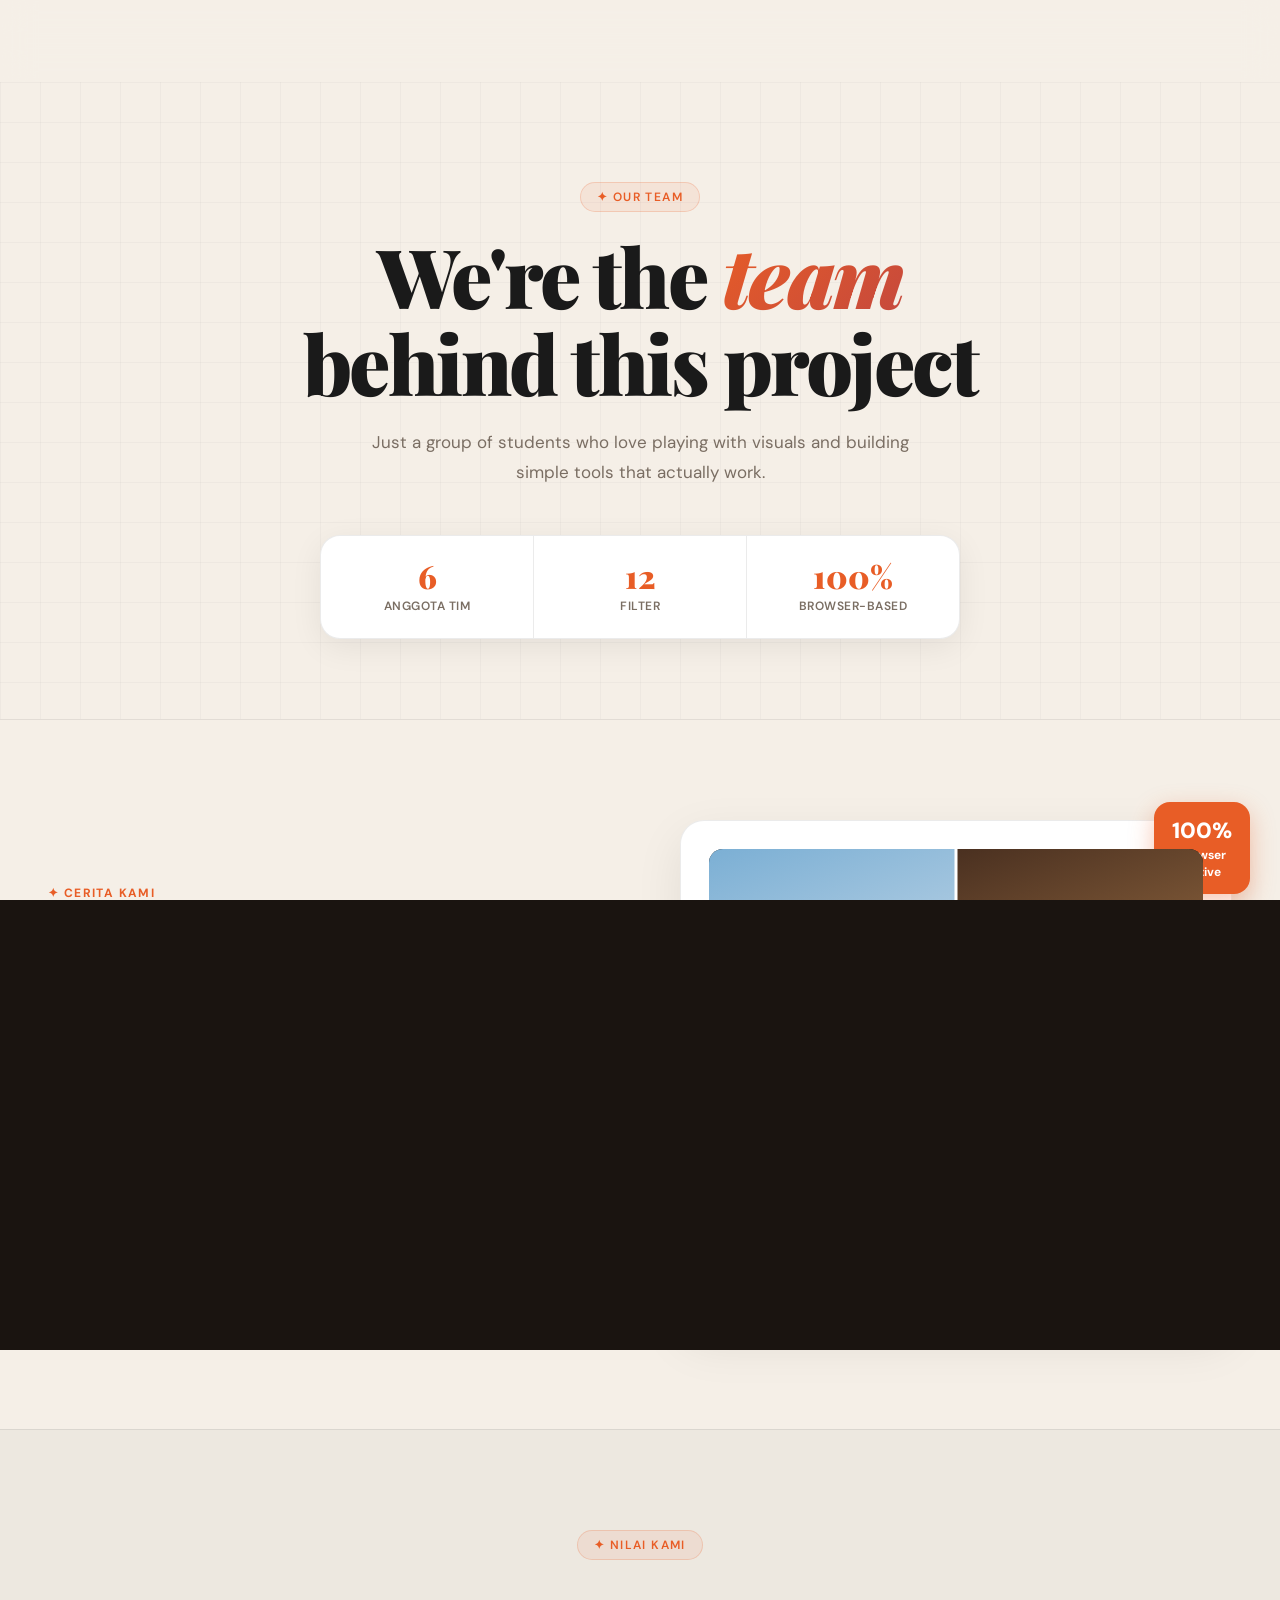
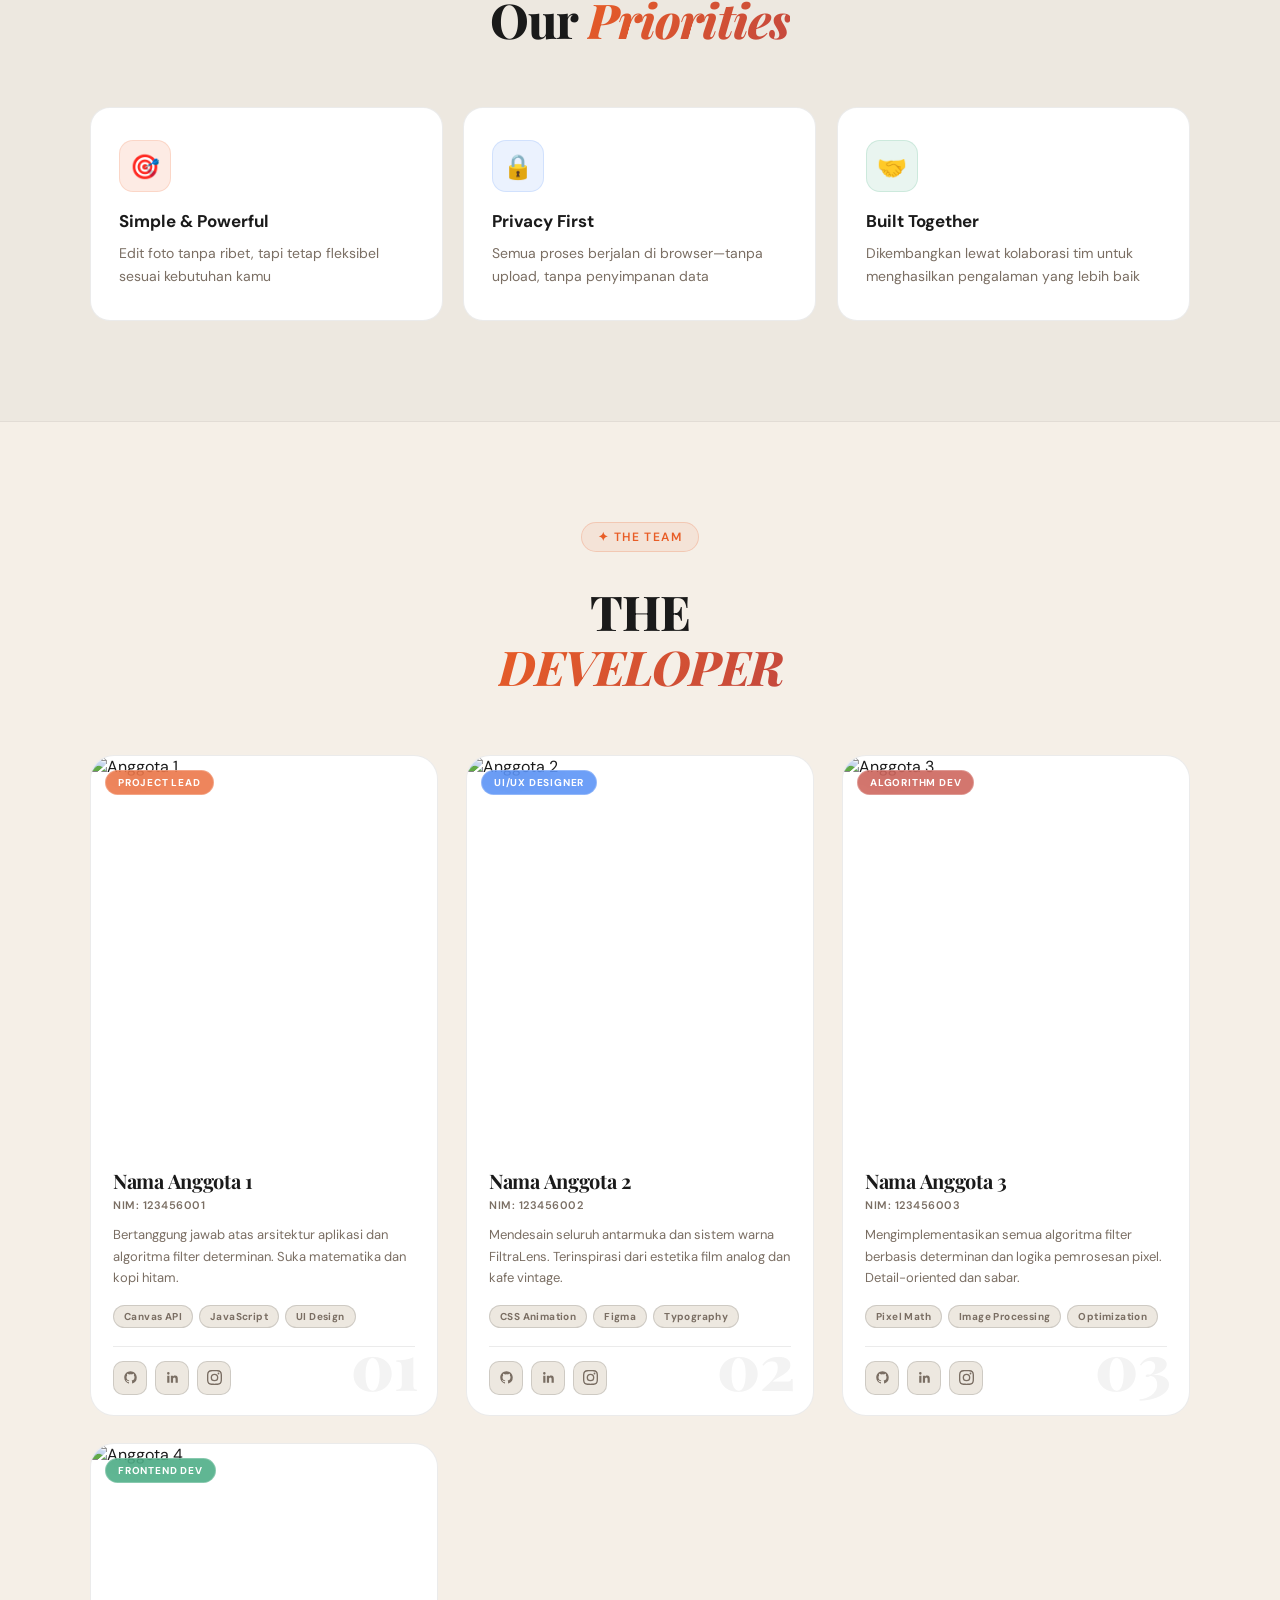
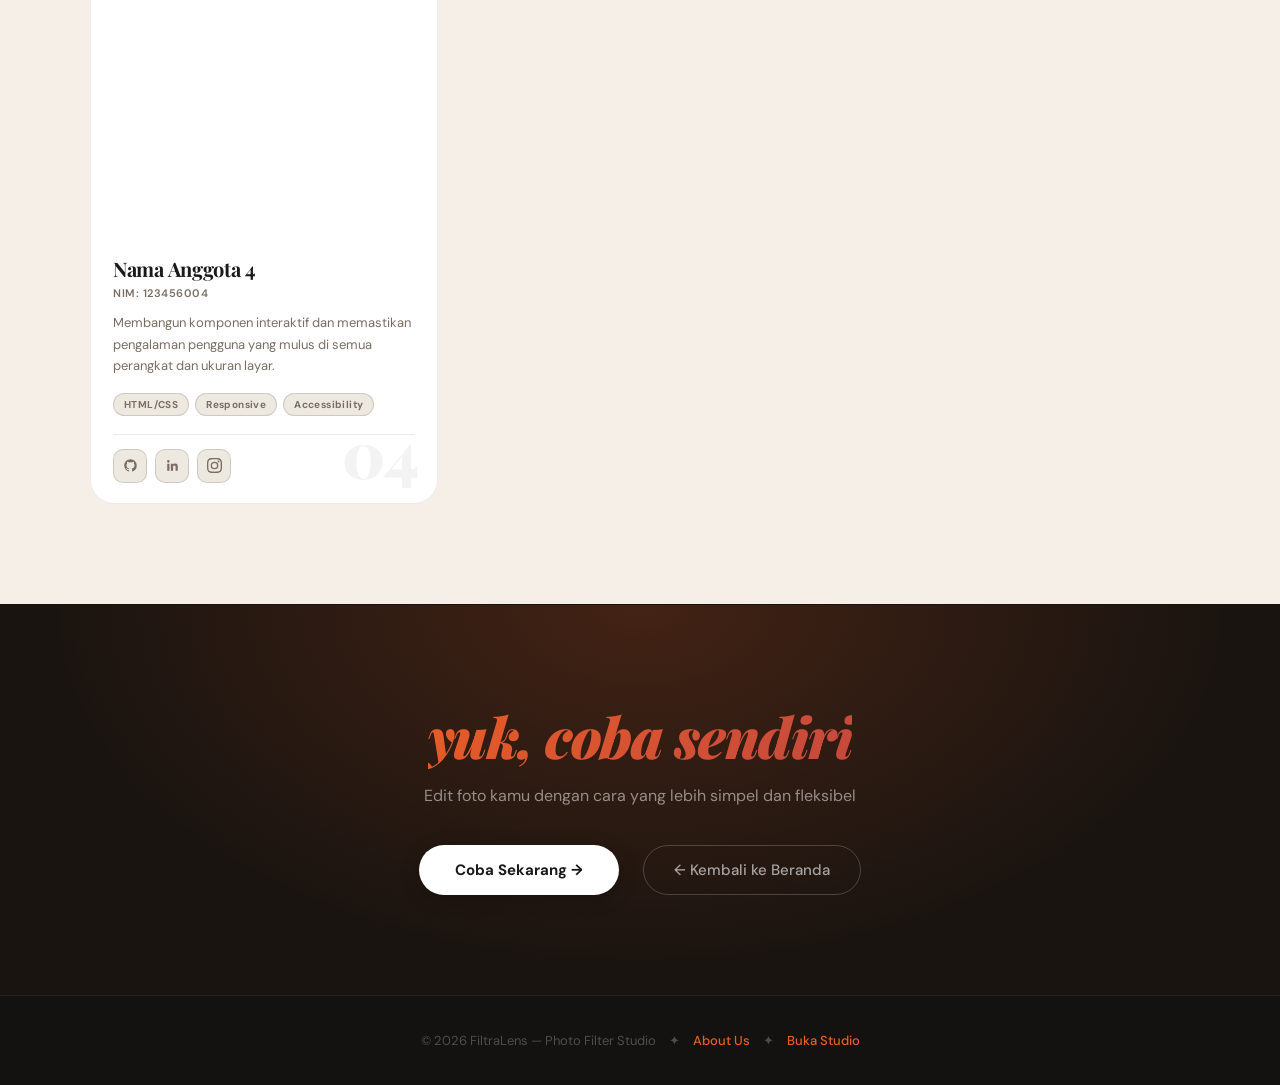
==== commit d1cda764: "ganti teks di landing page sama about" ====
--- a/about.html
+++ b/about.html
@@ -56,13 +56,11 @@
     <div class="hero-tag" data-anim="pop" data-delay="400">✦ Our Team</div>
 
     <h1 data-anim="slide-up" data-delay="500">
-      Dibuat dengan <em>semangat</em><br/>& kreativitas
+      We're the <em>team</em><br/>behind this project
     </h1>
 
     <p data-anim="fade-blur" data-delay="600">
-      Kami adalah tim mahasiswa yang percaya bahwa teknologi sederhana
-      bisa menghasilkan karya yang indah. FiltraLens lahir dari rasa
-      ingin tahu, kolaborasi, dan cinta terhadap dunia visual.
+      Just a group of students who love playing with visuals and building simple tools that actually work.
     </p>
 
     <div class="stat-bar" data-anim="zoom-in" data-delay="700">
@@ -87,10 +85,10 @@
 
       <div class="story-text" data-anim="slide-left">
         <p class="section-eyebrow">✦ Cerita Kami</p>
-        <h2>Dari tugas kuliah<br/>menjadi <em>studio nyata</em></h2>
-        <p>FiltraLens dimulai dari sebuah tugas mata kuliah Pengolahan Citra Digital. Kami diminta membangun aplikasi filter foto menggunakan algoritma determinan — transformasi matematis pixel-per-pixel tanpa library eksternal.</p>
-        <p>Yang awalnya hanya tugas biasa, berkembang menjadi proyek yang kami banggakan. Kami menambahkan antarmuka yang nyaman, 12 filter preset, compare mode, vignette, grain, dan sistem export lengkap.</p>
-        <p>Semua berjalan 100% di browser — tidak ada server, tidak ada upload. Privasi pengguna adalah prioritas.</p>
+        <h2>Built from<br/>curiosity <em>shaped by experience</em></h2>
+        <p>What started as a university assignment became a project we didn’t want to stop working on.</p>
+        <p>We explored, experimented, and refined it into something more than just a task—a tool designed to make photo editing simple, flexible, and accessible.</p>
+        <p>Kami mempriortaskan privasi user.</p>
       </div>
 
       <div class="story-visual" data-anim="slide-right" data-delay="150">
@@ -124,23 +122,23 @@
   <section class="values-section">
     <div class="section-head-center">
       <div class="hero-tag" data-anim="pop">✦ Nilai Kami</div>
-      <h2 data-anim="flip-up" data-delay="100">Our <em>Priority</em></h2>
+      <h2 data-anim="flip-up" data-delay="100">Our <em>Priorities</em></h2>
     </div>
     <div class="values-grid">
       <div class="value-card" data-anim="slide-left" data-delay="100">
         <div class="value-icon vi-orange">🎯</div>
-        <h3>Simpel & Fokus</h3>
-        <p>Tampilan yang clean tapi tidak minim fitur</p>
+        <h3>Simple & Powerful</h3>
+        <p>Edit foto tanpa ribet, tapi tetap fleksibel sesuai kebutuhan kamu</p>
       </div>
       <div class="value-card" data-anim="slide-up" data-delay="200">
         <div class="value-icon vi-blue">🔒</div>
-        <h3>Privasi Pertama</h3>
-        <p>Foto yang di upload tidak tersimpan di server</p>
+        <h3>Privacy First</h3>
+        <p>Semua proses berjalan di browser—tanpa upload, tanpa penyimpanan data</p>
       </div>
       <div class="value-card" data-anim="slide-right" data-delay="300">
         <div class="value-icon vi-green">🤝</div>
-        <h3>Kolaborasi</h3>
-        <p>Dibangun dengan kerja sama tim</p>
+        <h3>Built Together</h3>
+        <p>Dikembangkan lewat kolaborasi tim untuk menghasilkan pengalaman yang lebih baik</p>
       </div>
     </div>
   </section>
@@ -149,7 +147,7 @@
   <section class="team-section" id="team">
     <div class="section-head-center">
       <div class="hero-tag" data-anim="pop">✦ The Team</div>
-      <h2 data-anim="flip-up" data-delay="100">THE<br/><em>OWNER</em></h2>
+      <h2 data-anim="flip-up" data-delay="100">THE<br/><em>DEVELOPER</em></h2>
     </div>
 
     <div class="team-grid">
@@ -351,13 +349,12 @@
 
   <!-- ══ CTA ════════════════════════════════════════════════ -->
   <section class="cta-section">
-    <h2 data-anim="flip-up">Siap mencoba hasil kerja<br/><em>kami bersama?</em></h2>
+    <h2 data-anim="flip-up"><em>yuk, coba sendiri</em></h2>
     <p data-anim="fade-blur" data-delay="200">
-      FiltraLens dibangun dengan penuh semangat oleh tim kami.<br/>
-      Coba langsung di studio — gratis, tanpa daftar.
+      Edit foto kamu dengan cara yang lebih simpel dan fleksibel
     </p>
     <div class="cta-actions" data-anim="zoom-in" data-delay="300">
-      <a href="FilterPage.html" class="btn-cta-white">Buka FiltraLens Studio →</a>
+      <a href="FilterPage.html" class="btn-cta-white">Coba Sekarang →</a>
       <a href="index.html" class="btn-cta-ghost">← Kembali ke Beranda</a>
     </div>
   </section>
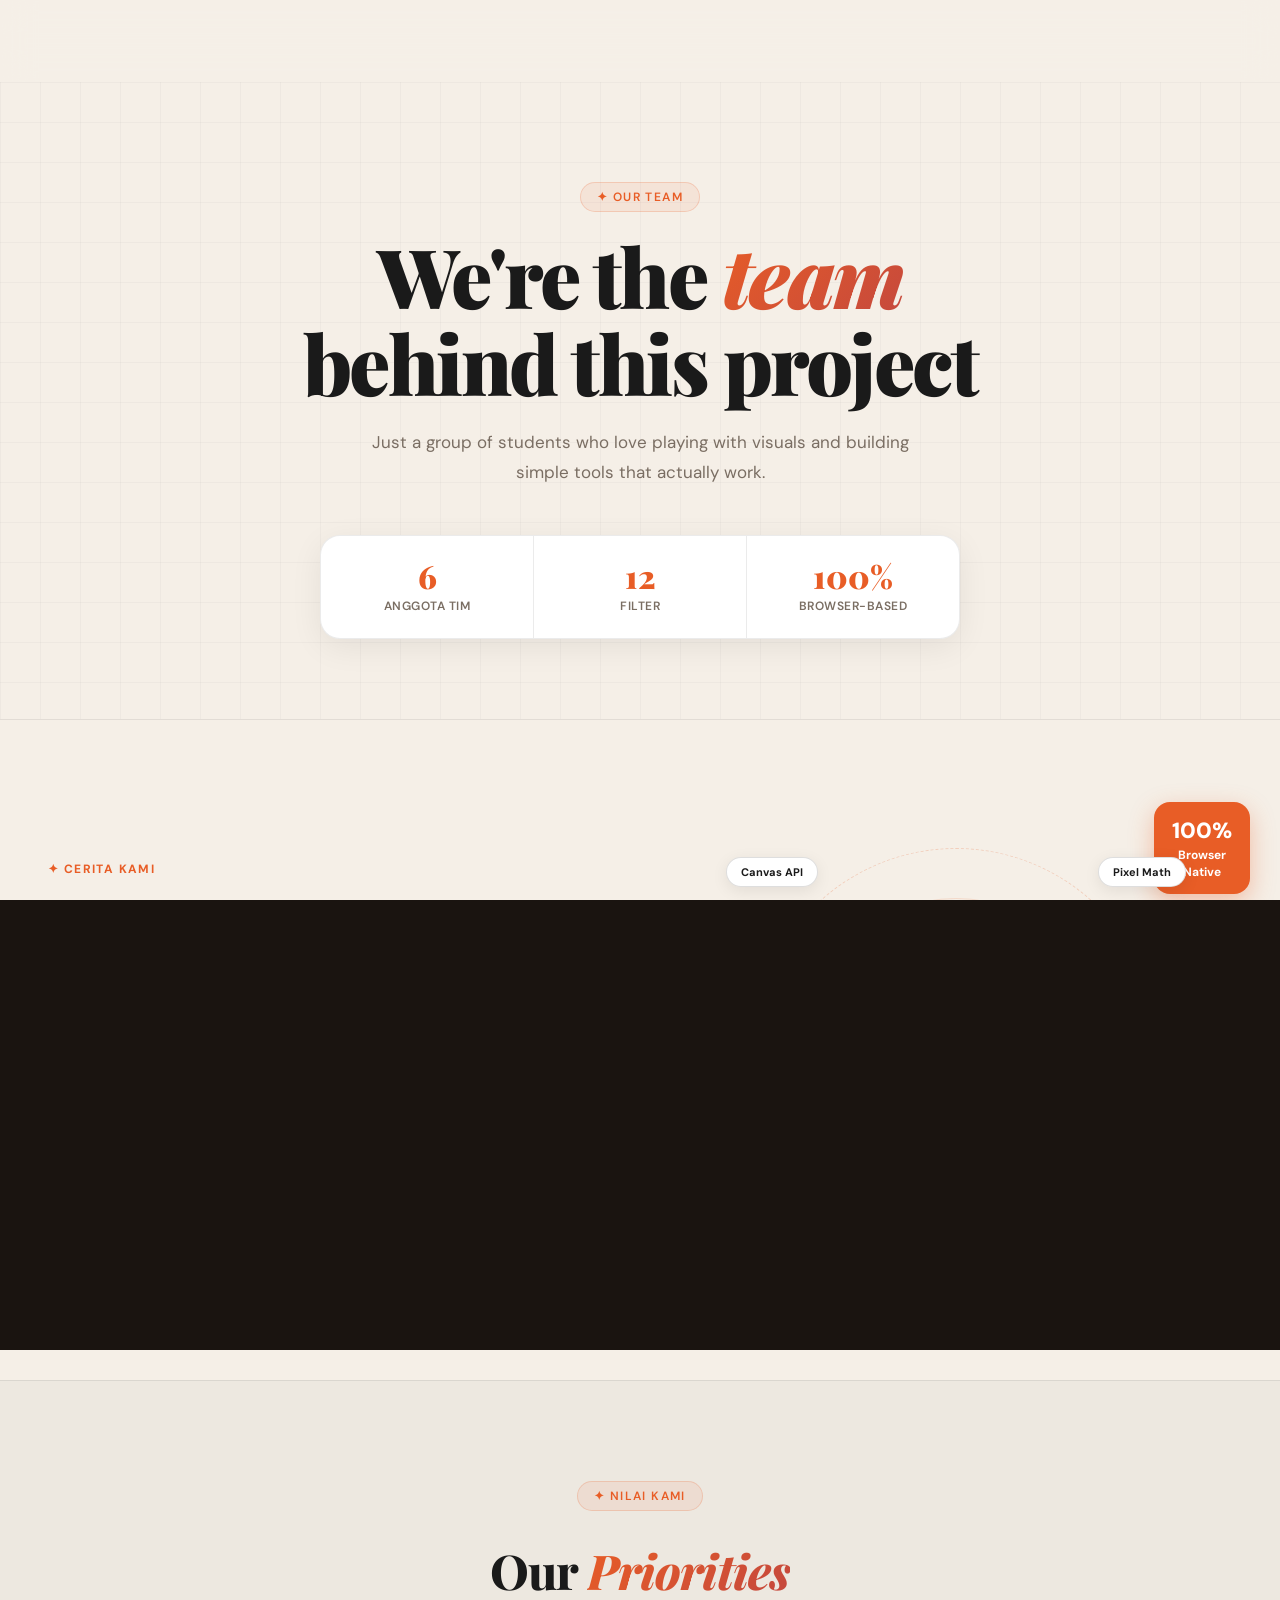
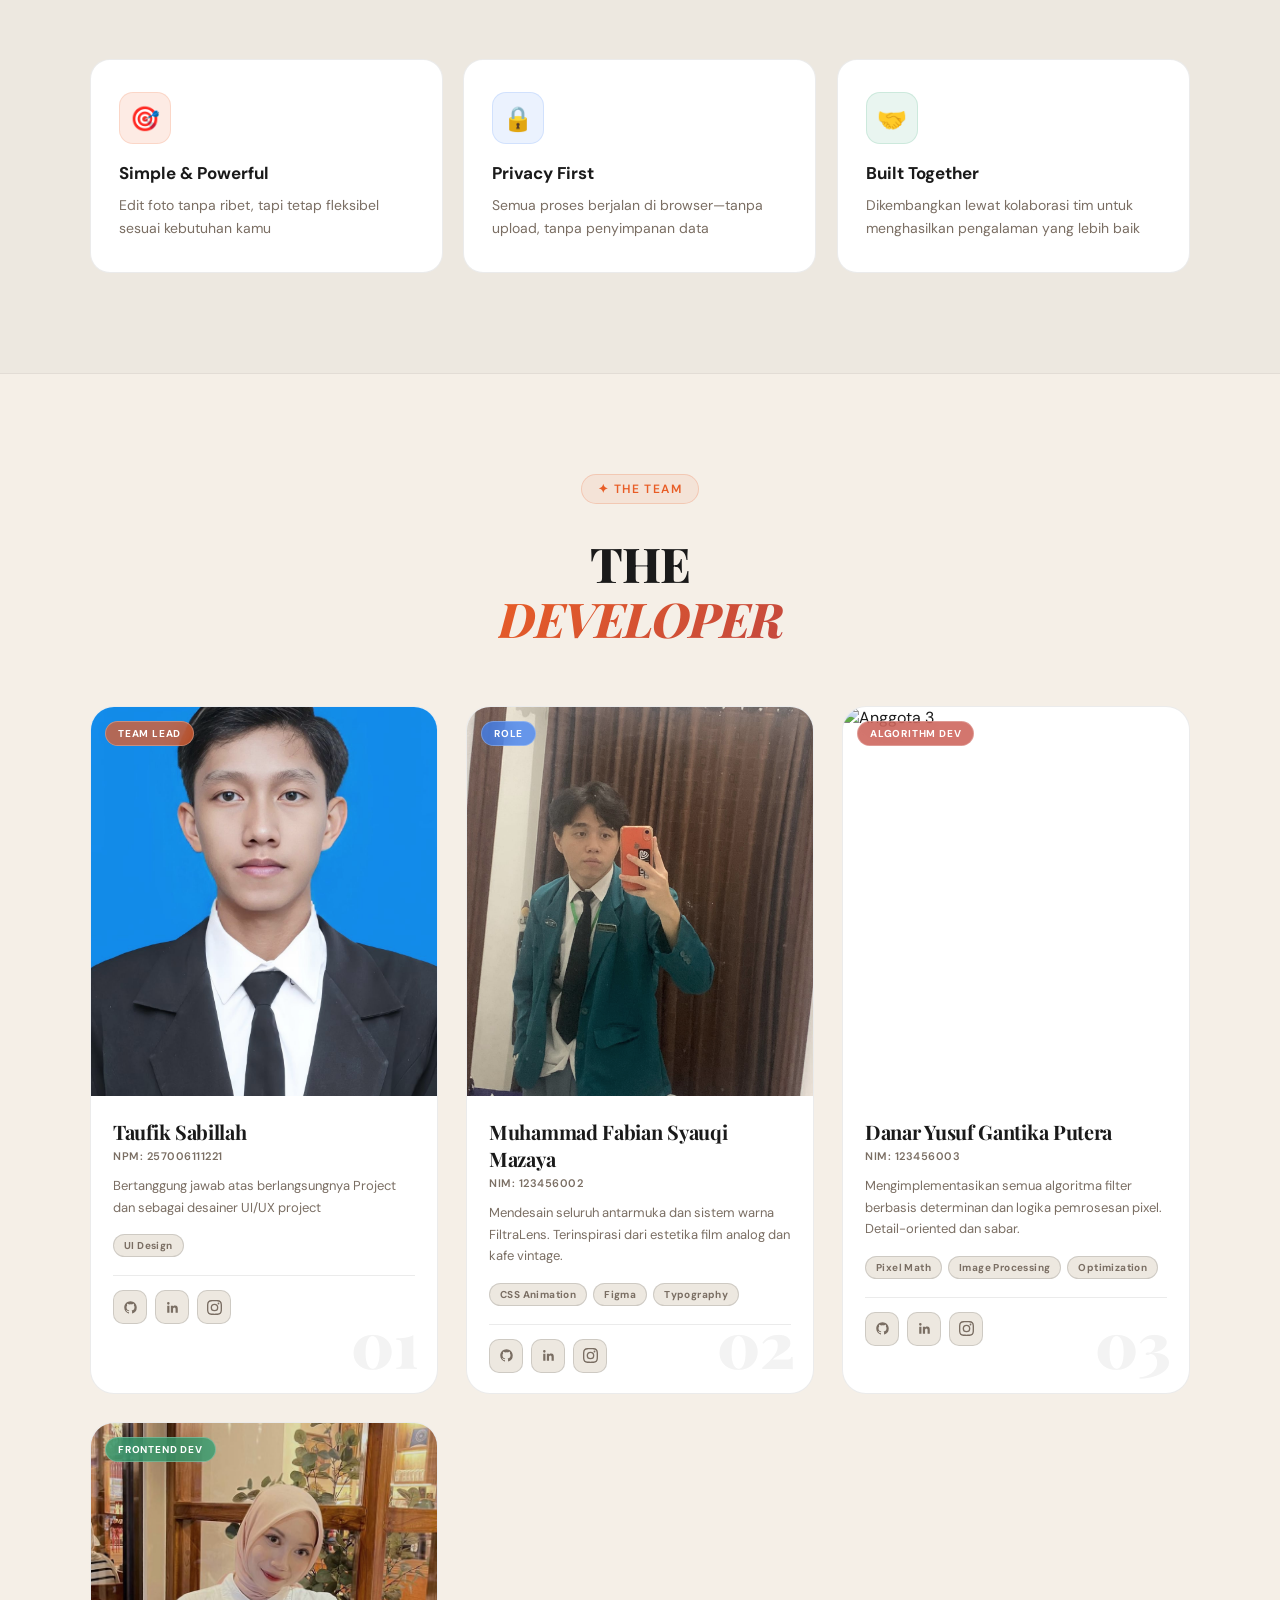
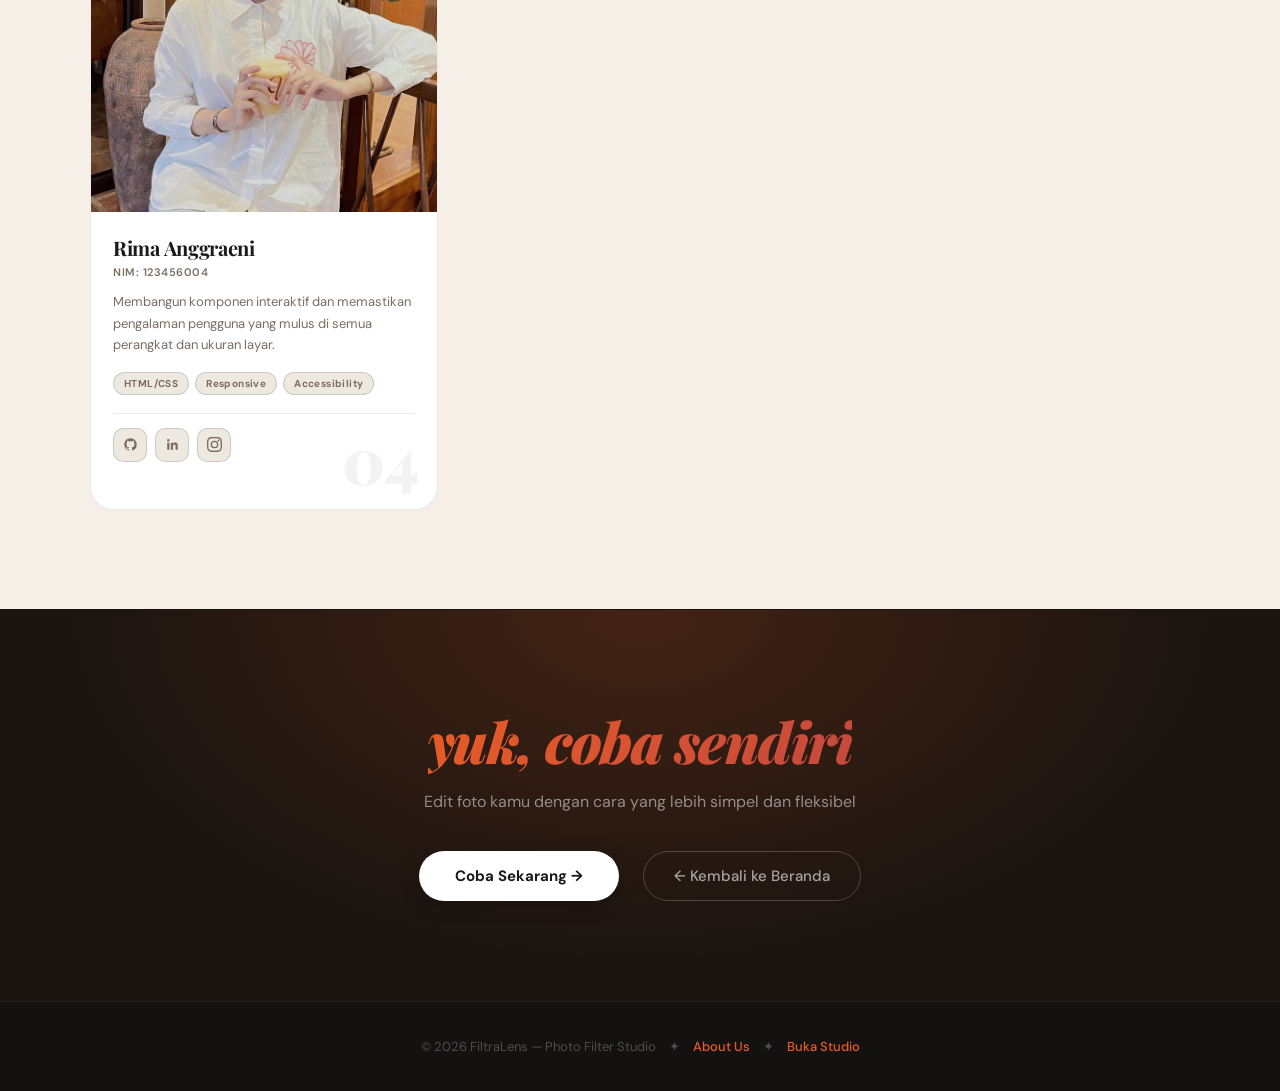
==== commit c40cef0d: "change priview sectin with carousel and add member card in about page" ====
--- a/about.html
+++ b/about.html
@@ -96,22 +96,34 @@
           <span>100%</span>
           Browser<br/>Native
         </div>
-        <div class="story-card-main">
-          <div class="story-card-mockup">
-            <div class="mock-half-l"><span>Asli</span></div>
-            <div class="mock-half-r"><span>Sepia</span></div>
-            <div class="mock-divider">
-              <div class="mock-handle-sm">⇆</div>
+        <div class="story-logo-wrap">
+          <div class="logo-ring logo-ring-1"></div>
+          <div class="logo-ring logo-ring-2"></div>
+          <div class="logo-ring logo-ring-3"></div>
+          <div class="logo-center">
+            <div class="logo-icon-big">
+              <svg width="80" height="80" viewBox="0 0 36 36" fill="none" xmlns="http://www.w3.org/2000/svg">
+                <!-- Outer rounded square -->
+                <rect x="2.5" y="2.5" width="31" height="31" rx="9.5" stroke="white" stroke-width="2.4" fill="none"/>
+                <!-- Inner circle -->
+                <circle cx="18" cy="18" r="7.5" stroke="white" stroke-width="2.4" fill="none"/>
+                <!-- Center dot -->
+                <circle cx="18" cy="18" r="2.8" fill="white"/>
+                <!-- Orange dots diagonal — large to small -->
+                <circle cx="27.5" cy="25.2" r="2.9" fill="#FFD0B0"/>
+                <circle cx="25.2" cy="27.5" r="2.1" fill="#FFD0B0" opacity="0.75"/>
+                <circle cx="29.8" cy="29.8" r="1.4" fill="#FFD0B0" opacity="0.45"/>
+              </svg>
             </div>
-          </div>
-          <div class="story-card-pills">
-            <span class="pill pill-accent">Canvas API</span>
-            <span class="pill pill-accent">Pixel Math</span>
-            <span class="pill">Vanilla JS</span>
-            <span class="pill">CSS Filter</span>
-            <span class="pill">FileReader API</span>
-            <span class="pill">Clipboard API</span>
-          </div>
+            <div class="logo-wordmark">KROMA</div>
+            <div class="logo-tagline">Photo Filter Studio</div>
+          </div>
+          <div class="logo-pill lp-top-left">Canvas API</div>
+          <div class="logo-pill lp-top-right">Pixel Math</div>
+          <div class="logo-pill lp-bot-left">Vanilla JS</div>
+          <div class="logo-pill lp-bot-right">CSS Filter</div>
+          <div class="logo-pill lp-left">FileReader</div>
+          <div class="logo-pill lp-right">Clipboard</div>
         </div>
       </div>
 
@@ -156,17 +168,15 @@
       <div class="member-card color-orange" data-anim="pop" data-delay="100">
         <div class="member-photo-wrap">
           <img class="member-photo"
-            src="https://images.unsplash.com/photo-1507003211169-0a1dd7228f2d?w=400&q=80"
+            src="./src/WhatsApp Image 2026-05-01 at 2.50.08 PM.jpeg"
             alt="Anggota 1" loading="lazy"/>
-          <div class="member-role-badge">Project Lead</div>
-        </div>
-        <div class="member-info">
-          <div class="member-name">Nama Anggota 1</div>
-          <div class="member-nim">NIM: 123456001</div>
-          <div class="member-bio">Bertanggung jawab atas arsitektur aplikasi dan algoritma filter determinan. Suka matematika dan kopi hitam.</div>
-          <div class="member-skills">
-            <span class="skill-tag">Canvas API</span>
-            <span class="skill-tag">JavaScript</span>
+          <div class="member-role-badge">Team Lead</div>
+        </div>
+        <div class="member-info">
+          <div class="member-name">Taufik Sabillah</div>
+          <div class="member-nim">NPM: 257006111221</div>
+          <div class="member-bio">Bertanggung jawab atas berlangsungnya Project dan sebagai desainer UI/UX project</div>
+          <div class="member-skills">
             <span class="skill-tag">UI Design</span>
           </div>
           <div class="member-socials">
@@ -188,12 +198,12 @@
       <div class="member-card color-blue" data-anim="pop" data-delay="200">
         <div class="member-photo-wrap">
           <img class="member-photo"
-            src="https://images.unsplash.com/photo-1494790108377-be9c29b29330?w=400&q=80"
+            src="./src/cb22cbb6-7392-4205-9c21-d8dac6d60192.jfif"
             alt="Anggota 2" loading="lazy"/>
-          <div class="member-role-badge">UI/UX Designer</div>
-        </div>
-        <div class="member-info">
-          <div class="member-name">Nama Anggota 2</div>
+          <div class="member-role-badge">role</div>
+        </div>
+        <div class="member-info">
+          <div class="member-name">Muhammad Fabian Syauqi Mazaya</div>
           <div class="member-nim">NIM: 123456002</div>
           <div class="member-bio">Mendesain seluruh antarmuka dan sistem warna FiltraLens. Terinspirasi dari estetika film analog dan kafe vintage.</div>
           <div class="member-skills">
@@ -220,12 +230,12 @@
       <div class="member-card color-red" data-anim="pop" data-delay="300">
         <div class="member-photo-wrap">
           <img class="member-photo"
-            src="https://images.unsplash.com/photo-1500648767791-00dcc994a43e?w=400&q=80"
+            src="./src/"
             alt="Anggota 3" loading="lazy"/>
           <div class="member-role-badge">Algorithm Dev</div>
         </div>
         <div class="member-info">
-          <div class="member-name">Nama Anggota 3</div>
+          <div class="member-name">Danar Yusuf Gantika Putera</div>
           <div class="member-nim">NIM: 123456003</div>
           <div class="member-bio">Mengimplementasikan semua algoritma filter berbasis determinan dan logika pemrosesan pixel. Detail-oriented dan sabar.</div>
           <div class="member-skills">
@@ -252,12 +262,12 @@
       <div class="member-card color-green" data-anim="pop" data-delay="400">
         <div class="member-photo-wrap">
           <img class="member-photo"
-            src="https://images.unsplash.com/photo-1438761681033-6461ffad8d80?w=400&q=80"
+            src="./src/WhatsApp Image 2026-05-01 at 7.02.31 AM.jpeg"
             alt="Anggota 4" loading="lazy"/>
           <div class="member-role-badge">Frontend Dev</div>
         </div>
         <div class="member-info">
-          <div class="member-name">Nama Anggota 4</div>
+          <div class="member-name">Rima Anggraeni</div>
           <div class="member-nim">NIM: 123456004</div>
           <div class="member-bio">Membangun komponen interaktif dan memastikan pengalaman pengguna yang mulus di semua perangkat dan ukuran layar.</div>
           <div class="member-skills">
@@ -284,13 +294,13 @@
       <div class="member-card color-purple" data-anim="pop" data-delay="500">
         <div class="member-photo-wrap">
           <img class="member-photo"
-            src="https://images.unsplash.com/photo-1539571696357-5a69c17a67c6?w=400&q=80"
+            src="./src/Gemini_Generated_Image_6x0lwq6x0lwq6x0l.png"
             alt="Anggota 5" loading="lazy"/>
           <div class="member-role-badge">QA & Testing</div>
         </div>
         <div class="member-info">
-          <div class="member-name">Nama Anggota 5</div>
-          <div class="member-nim">NIM: 123456005</div>
+          <div class="member-name">Muhammad Ramdhani Fathul Muttaqin</div>
+          <div class="member-nim">NPM: 257006111216</div>
           <div class="member-bio">Memastikan semua filter bekerja sempurna di berbagai browser dan kondisi. Bug hunter yang tak kenal lelah dan perfeksionis.</div>
           <div class="member-skills">
             <span class="skill-tag">Testing</span>
@@ -321,7 +331,7 @@
           <div class="member-role-badge">Dokumentasi</div>
         </div>
         <div class="member-info">
-          <div class="member-name">Nama Anggota 6</div>
+          <div class="member-name">Ahmad Faiz Muzzaki</div>
           <div class="member-nim">NIM: 123456006</div>
           <div class="member-bio">Menyusun dokumentasi teknis, laporan proyek, dan presentasi. Juga menjaga komunikasi tim tetap terorganisir dan produktif.</div>
           <div class="member-skills">
--- a/style/About.css
+++ b/style/About.css
@@ -300,56 +300,101 @@
     .story-text p:last-child { margin-bottom: 0; }
 
     /* Story visual */
-    .story-visual {
+    .story-visual { position: relative; }
+ 
+    .story-logo-wrap {
       position: relative;
-    }
-    .story-card-main {
-      background: var(--surface); border-radius: 24px;
-      border: 1px solid var(--border); padding: 28px;
-      box-shadow: 0 16px 48px rgba(0,0,0,0.08);
-    }
-    .story-card-mockup {
-      background: #111; border-radius: 14px; overflow: hidden;
-      aspect-ratio: 4/3; margin-bottom: 20px; position: relative;
-      display: flex;
-    }
-    .mock-half-l {
-      flex: 1;
-      background: linear-gradient(160deg, #7BAFD4, #A8C8E0, #D4C8B0, #A87848);
-      display: flex; align-items: flex-end; padding: 10px;
-    }
-    .mock-half-r {
-      flex: 1;
-      background: linear-gradient(160deg, #4A3020, #7A5535, #A07848, #C8A870);
-      display: flex; align-items: flex-end; justify-content: flex-end; padding: 10px;
-    }
-    .mock-half-l span, .mock-half-r span {
-      font-size: 9px; font-weight: 700; color: rgba(255,255,255,0.8);
-      text-transform: uppercase; letter-spacing: 0.5px;
-    }
-    .mock-divider {
-      position: absolute; top: 0; bottom: 0; left: 50%;
-      width: 3px; background: white; transform: translateX(-50%);
+      width: 100%; aspect-ratio: 1;
+      max-width: 460px;
+      margin: 0 auto;
       display: flex; align-items: center; justify-content: center;
     }
-    .mock-handle-sm {
-      width: 26px; height: 26px; background: white; border-radius: 50%;
+ 
+    /* Concentric animated rings */
+    .logo-ring {
+      position: absolute;
+      border-radius: 50%;
+      border: 1.5px solid rgba(232, 93, 38, 0.18);
+    }
+    .logo-ring-1 {
+      width: 88%; height: 88%;
+      animation: spinRing 18s linear infinite;
+      border-style: dashed;
+      border-color: rgba(232, 93, 38, 0.22);
+    }
+    .logo-ring-2 {
+      width: 66%; height: 66%;
+      animation: spinRing 12s linear infinite reverse;
+      border-color: rgba(232, 93, 38, 0.15);
+    }
+    .logo-ring-3 {
+      width: 44%; height: 44%;
+      animation: spinRing 8s linear infinite;
+      border-color: rgba(232, 93, 38, 0.28);
+      border-width: 2px;
+    }
+    @keyframes spinRing {
+      from { transform: rotate(0deg); }
+      to   { transform: rotate(360deg); }
+    }
+ 
+    /* Center logo */
+    .logo-center {
+      position: relative; z-index: 2;
+      display: flex; flex-direction: column;
+      align-items: center; gap: 10px;
+      text-align: center;
+    }
+    .logo-icon-big {
+      width: 130px; height: 130px;
+      background: linear-gradient(135deg, #E85D26 0%, #C4483E 100%);
+      border-radius: 34px;
       display: flex; align-items: center; justify-content: center;
-      font-size: 10px; box-shadow: 0 2px 8px rgba(0,0,0,0.2);
-    }
-    .story-card-pills {
-      display: flex; gap: 8px; flex-wrap: wrap;
-    }
-    .pill {
-      font-size: 11px; font-weight: 600; padding: 5px 12px;
-      border-radius: 100px; border: 1px solid var(--border-md);
-      background: var(--surface2); color: var(--muted);
-    }
-    .pill-accent {
-      background: rgba(232,93,38,0.1); color: var(--accent);
-      border-color: rgba(232,93,38,0.2);
-    }
-
+      color: white;
+      box-shadow:
+        0 0 0 10px rgba(232, 93, 38, 0.12),
+        0 0 0 20px rgba(232, 93, 38, 0.06),
+        0 24px 56px rgba(232, 93, 38, 0.4);
+      animation: logoPulse 3s ease-in-out infinite;
+    }
+    @keyframes logoPulse {
+      0%, 100% { box-shadow: 0 0 0 8px rgba(232,93,38,0.1), 0 0 0 16px rgba(232,93,38,0.05), 0 20px 48px rgba(232,93,38,0.35); }
+      50%       { box-shadow: 0 0 0 12px rgba(232,93,38,0.14), 0 0 0 24px rgba(232,93,38,0.07), 0 24px 56px rgba(232,93,38,0.4); }
+    }
+    .logo-wordmark {
+      font-family: 'Playfair Display', serif;
+      font-size: 26px; font-weight: 900;
+      letter-spacing: -0.5px; color: var(--text);
+    }
+    .logo-tagline {
+      font-size: 11px; font-weight: 600;
+      letter-spacing: 2px; text-transform: uppercase;
+      color: var(--muted);
+    }
+ 
+    /* Floating tech pills around logo */
+    .logo-pill {
+      position: absolute;
+      font-size: 11px; font-weight: 700;
+      padding: 7px 14px; border-radius: 100px;
+      background: var(--surface);
+      border: 1px solid var(--border-md);
+      color: var(--text);
+      box-shadow: 0 4px 16px rgba(0,0,0,0.08);
+      white-space: nowrap;
+      z-index: 3;
+    }
+    .lp-top-left  { top: 8%;  left: 0%;    animation: floatPill 4s ease-in-out infinite; }
+    .lp-top-right { top: 8%;  right: 0%;   animation: floatPill 4s ease-in-out infinite 0.6s; }
+    .lp-left      { top: 46%; left: -4%;   animation: floatPill 5s ease-in-out infinite 1.2s; }
+    .lp-right     { top: 46%; right: -4%;  animation: floatPill 5s ease-in-out infinite 0.3s; }
+    .lp-bot-left  { bottom: 8%; left: 0%;  animation: floatPill 4.5s ease-in-out infinite 0.9s; }
+    .lp-bot-right { bottom: 8%; right: 0%; animation: floatPill 4.5s ease-in-out infinite 1.5s; }
+    @keyframes floatPill {
+      0%, 100% { transform: translateY(0px); }
+      50%      { transform: translateY(-8px); }
+    }
+ 
     /* Floating badge */
     .story-badge {
       position: absolute; top: -18px; right: -18px;
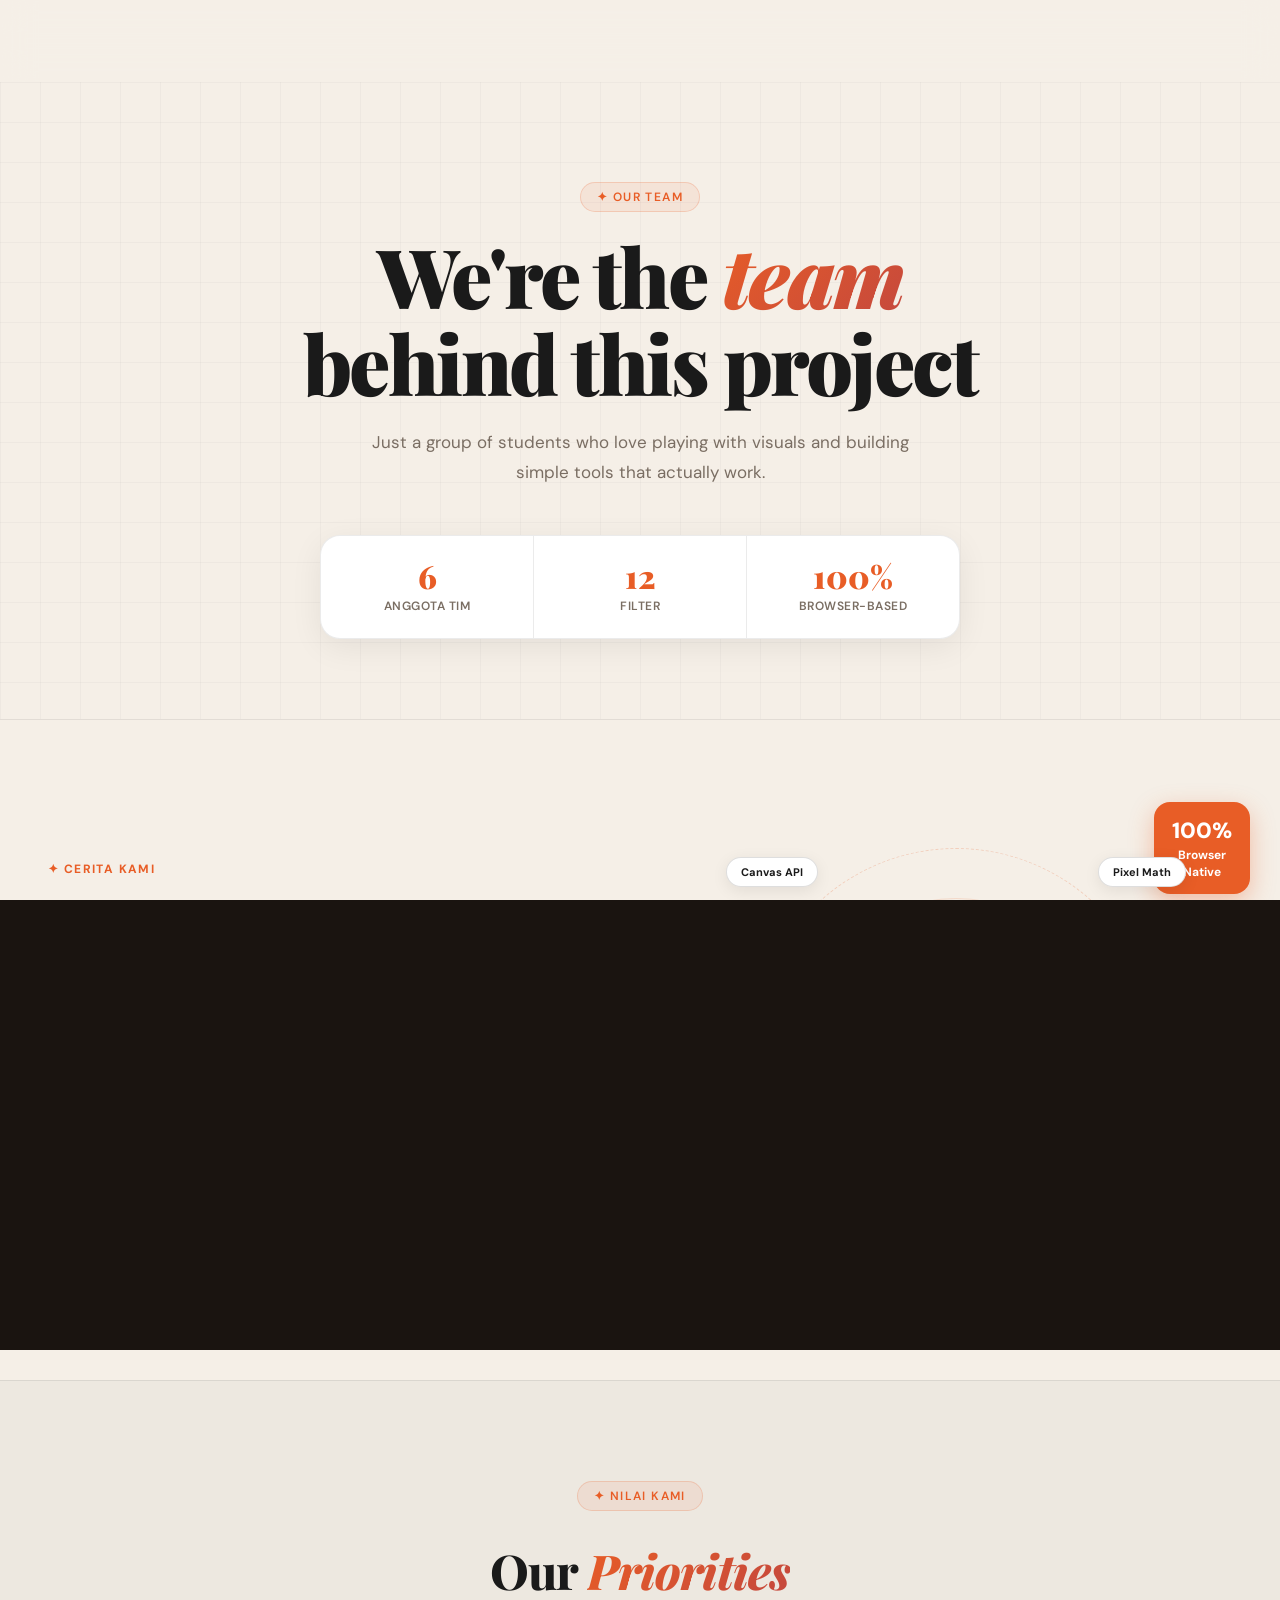
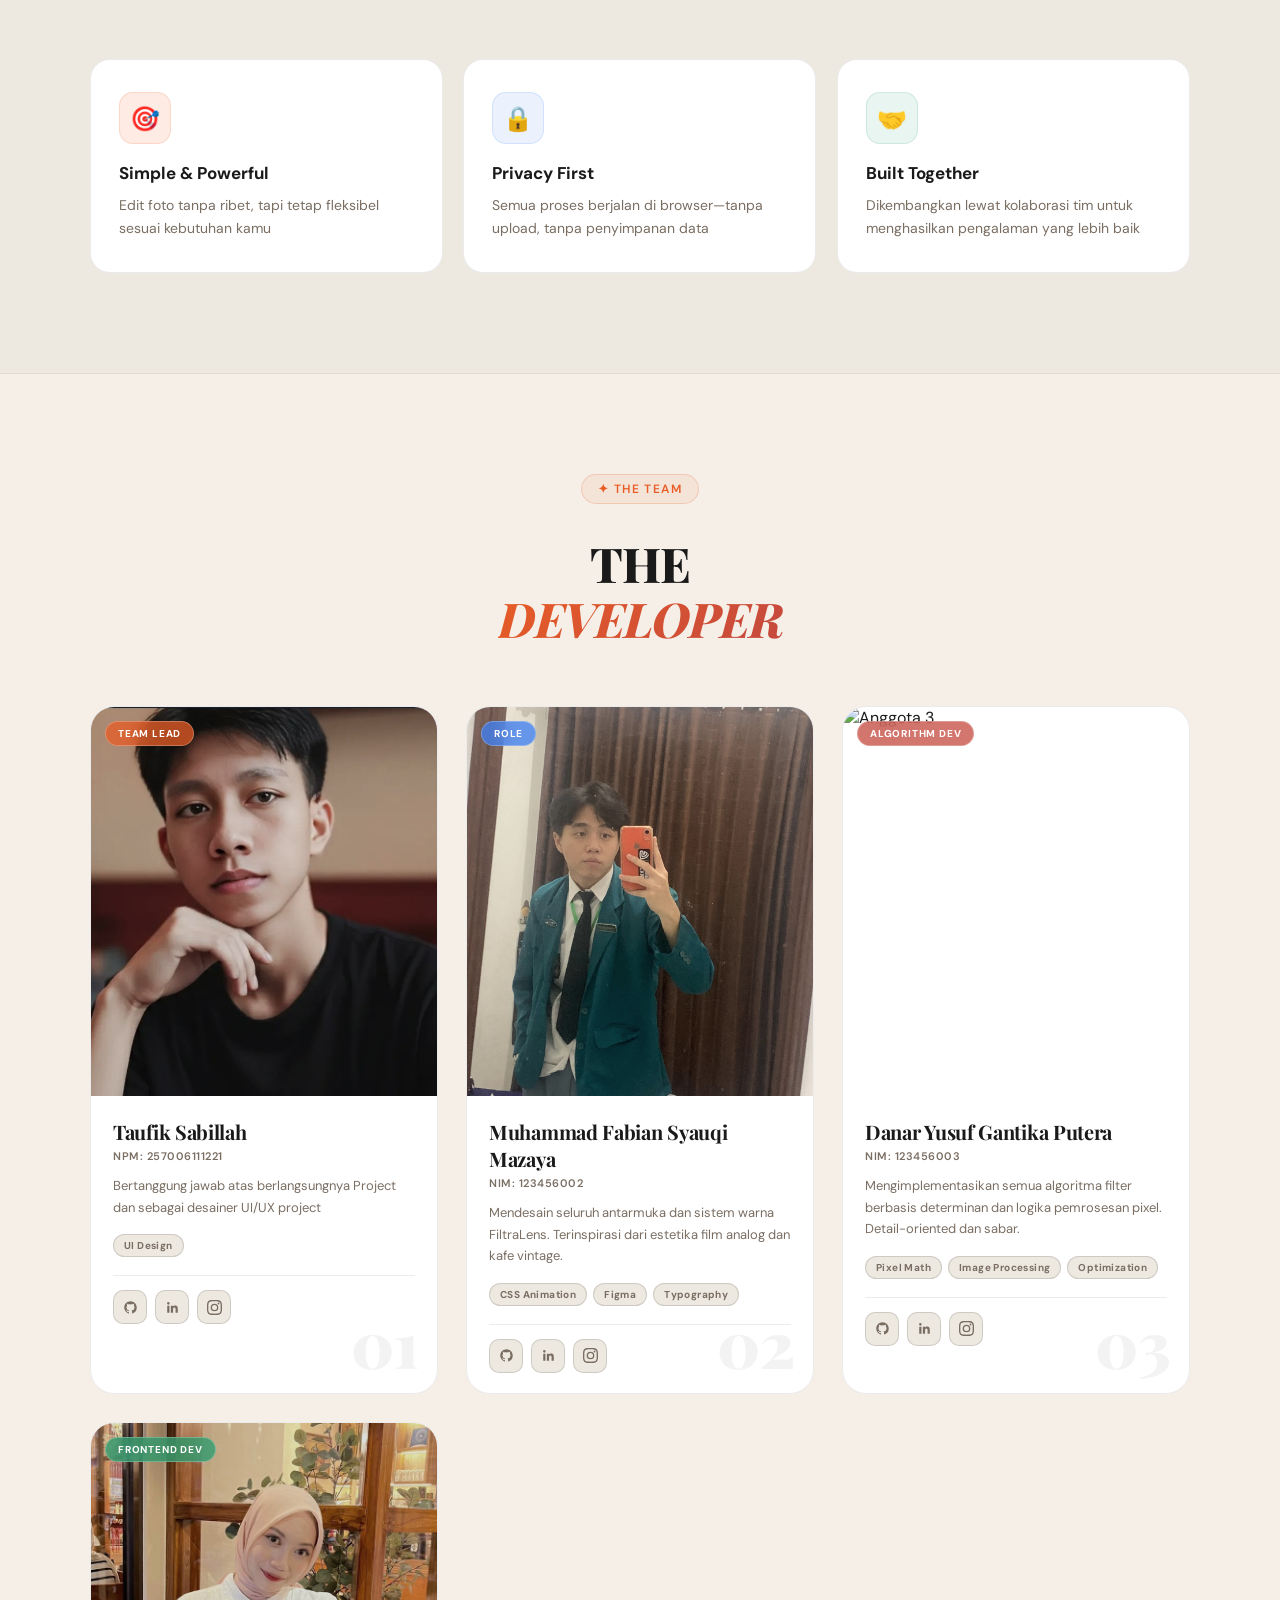
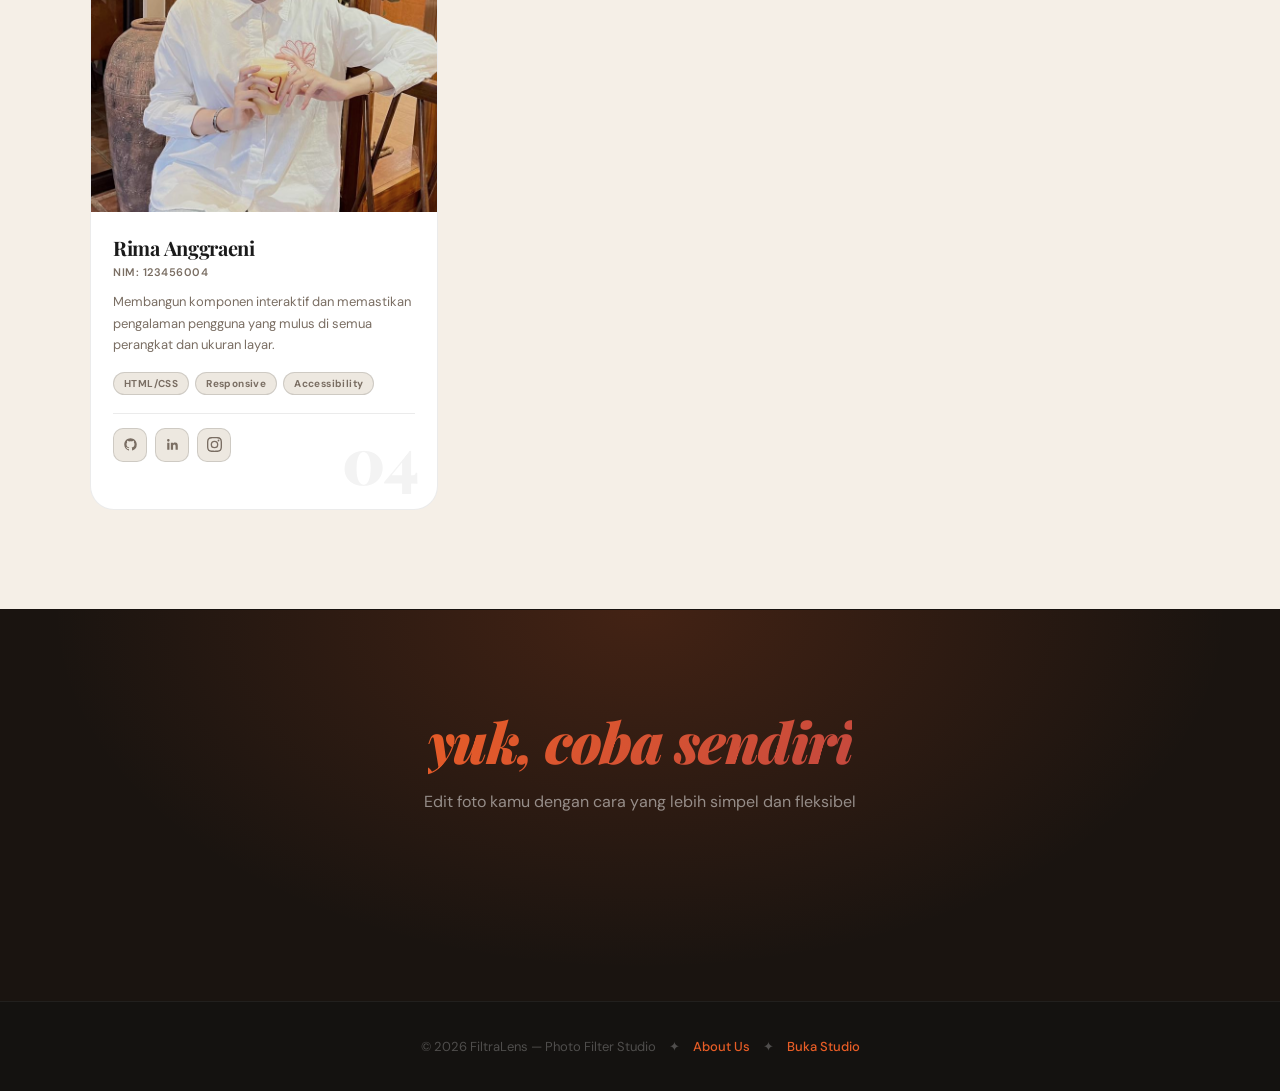
==== commit bc9d6c8e: "replace member 1" ====
--- a/about.html
+++ b/about.html
@@ -168,7 +168,7 @@
       <div class="member-card color-orange" data-anim="pop" data-delay="100">
         <div class="member-photo-wrap">
           <img class="member-photo"
-            src="./src/WhatsApp Image 2026-05-01 at 2.50.08 PM.jpeg"
+            src="./src/WhatsApp Image 2026-04-29 at 7.10.25 PM.jpeg"
             alt="Anggota 1" loading="lazy"/>
           <div class="member-role-badge">Team Lead</div>
         </div>
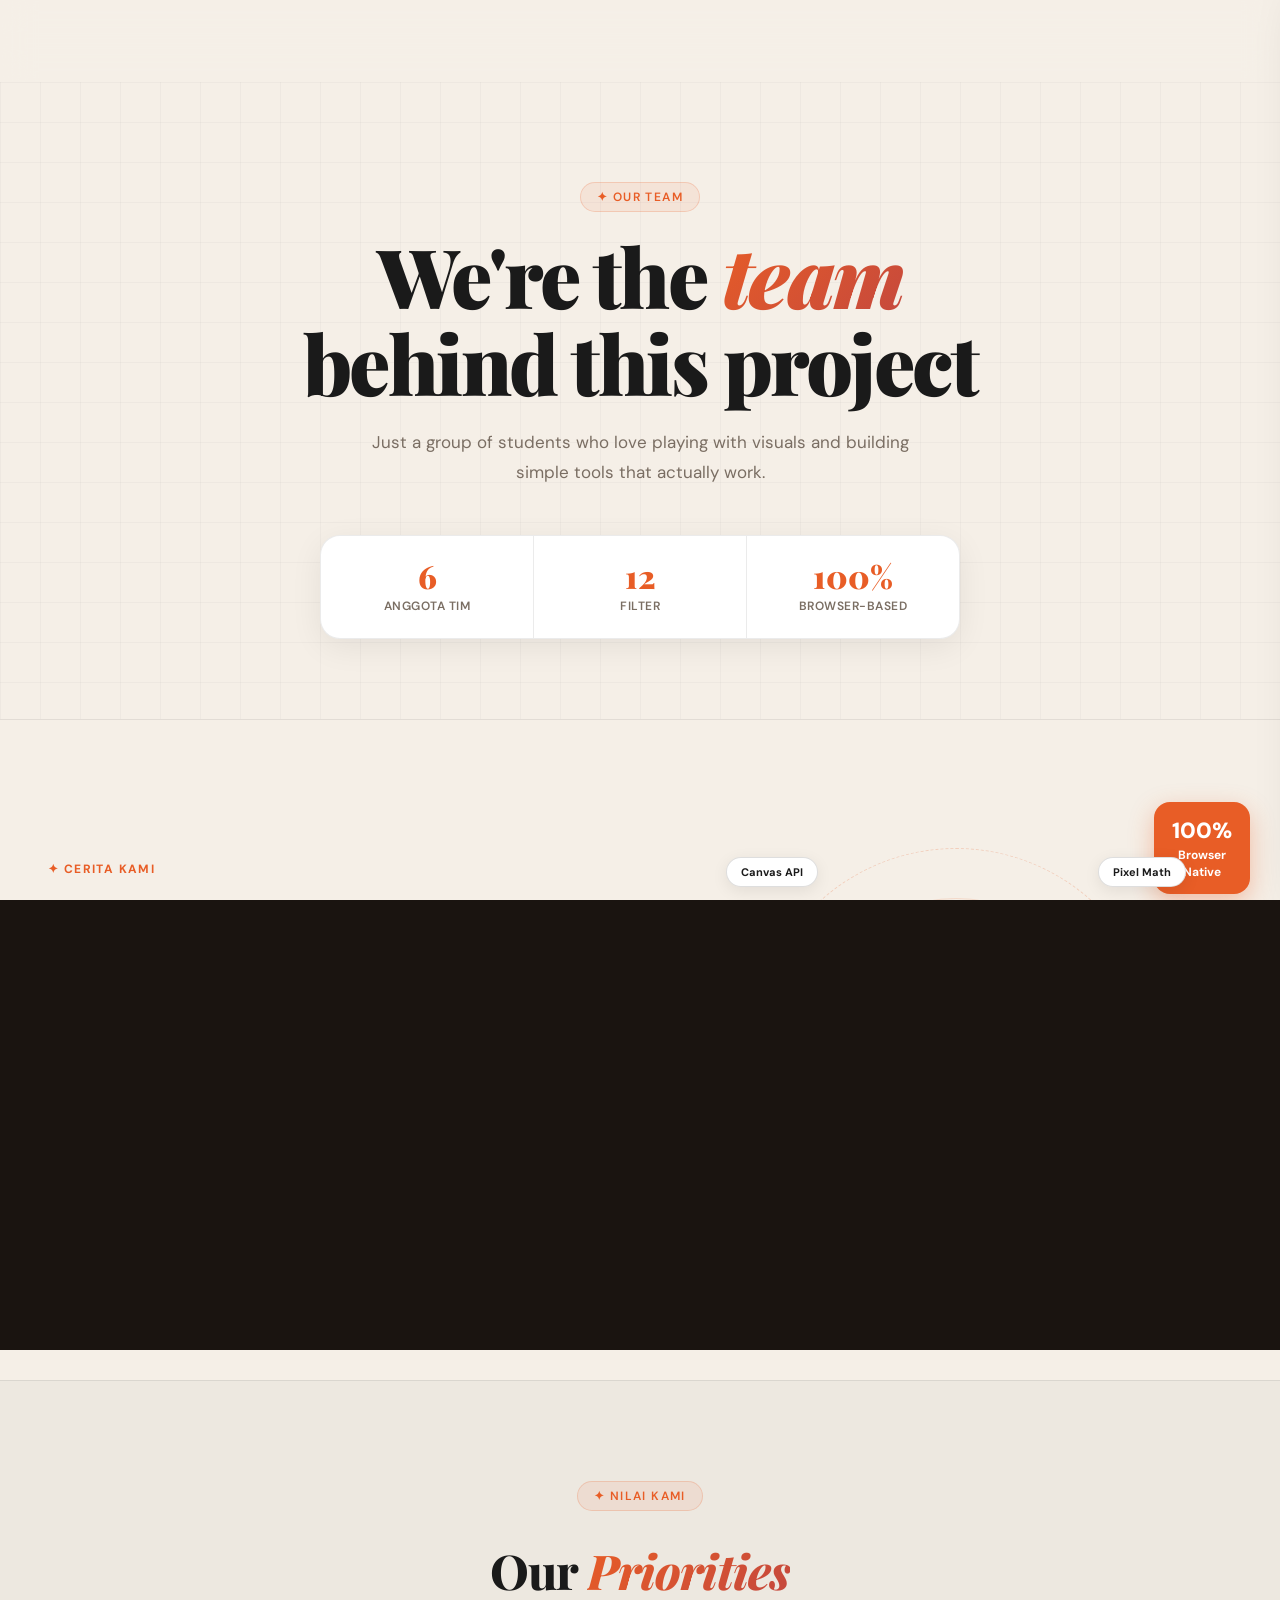
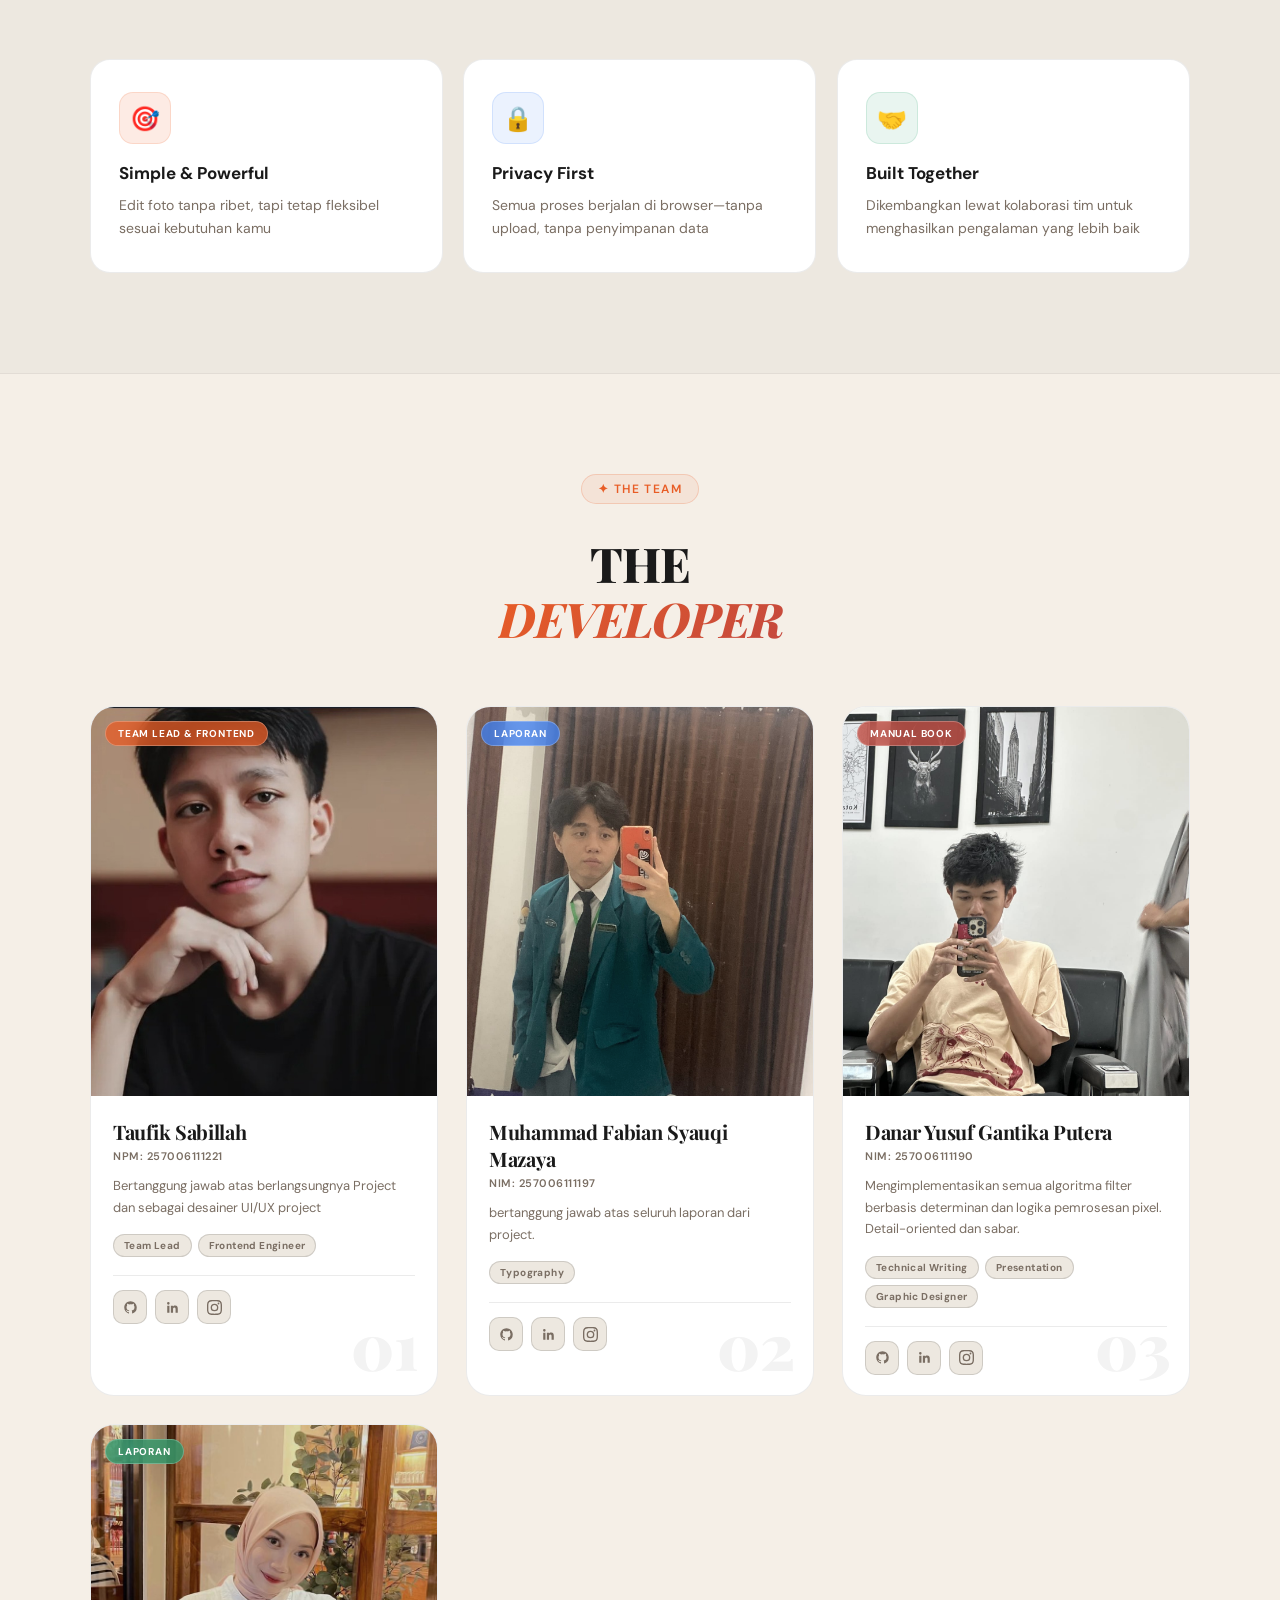
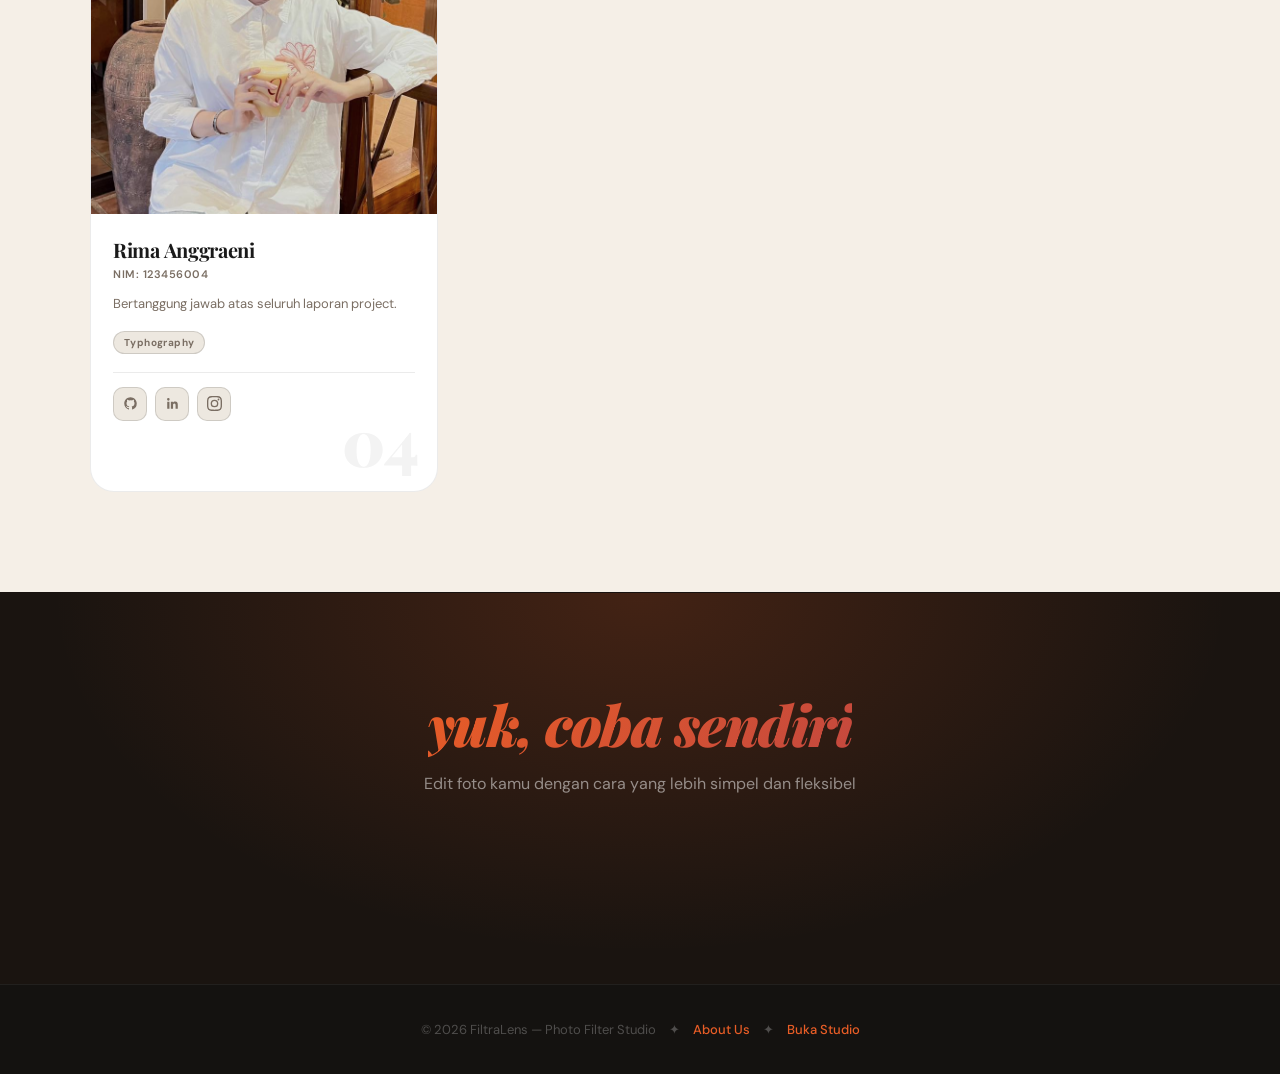
==== commit 3eefb2ee: "lengkapi card member in about page & add responsive in navbar" ====
--- a/about.html
+++ b/about.html
@@ -49,6 +49,30 @@
       <a href="about.html" class="active-link">About</a>
     </nav>
     <a href="FilterPage.html" class="btn-nav" data-anim="slide-right" data-delay="300">Buka Studio →</a>
+
+    <!-- Hamburger -->
+    <button class="hamburger" id="hamburger" aria-label="Buka menu">
+      <span></span><span></span><span></span>
+    </button>
+  </header>
+ 
+  <!-- Mobile Nav Backdrop -->
+  <div class="mobile-nav-backdrop" id="mobileBackdrop"></div>
+ 
+  <!-- Mobile Nav Drawer -->
+  <div class="mobile-nav" id="mobileNav">
+    <button class="mobile-nav-close" id="mobileClose" aria-label="Tutup menu">
+      <svg width="16" height="16" viewBox="0 0 16 16" fill="none">
+        <path d="M2 2l12 12M14 2L2 14" stroke="currentColor" stroke-width="2" stroke-linecap="round"/>
+      </svg>
+    </button>
+    <a href="index.html#features" onclick="closeMobileNav()">Fitur</a>
+    <a href="index.html#filters"  onclick="closeMobileNav()">Filter</a>
+    <a href="index.html#preview"  onclick="closeMobileNav()">Preview</a>
+    <a href="index.html#cta"      onclick="closeMobileNav()">Mulai</a>
+    <a href="about.html" onclick="closeMobileNav()">About</a>
+    <a href="FilterPage.html" class="btn-nav-mobile">Buka Studio →</a>
+  </div>
   </header>
 
   <!-- ══ HERO ══════════════════════════════════════════════ -->
@@ -170,14 +194,15 @@
           <img class="member-photo"
             src="./src/WhatsApp Image 2026-04-29 at 7.10.25 PM.jpeg"
             alt="Anggota 1" loading="lazy"/>
-          <div class="member-role-badge">Team Lead</div>
+          <div class="member-role-badge">Team Lead & Frontend</div>
         </div>
         <div class="member-info">
           <div class="member-name">Taufik Sabillah</div>
           <div class="member-nim">NPM: 257006111221</div>
           <div class="member-bio">Bertanggung jawab atas berlangsungnya Project dan sebagai desainer UI/UX project</div>
           <div class="member-skills">
-            <span class="skill-tag">UI Design</span>
+            <span class="skill-tag">Team Lead</span>
+            <span class="skill-tag">Frontend Engineer</span>
           </div>
           <div class="member-socials">
             <a href="#" class="social-btn" title="GitHub">
@@ -200,15 +225,13 @@
           <img class="member-photo"
             src="./src/cb22cbb6-7392-4205-9c21-d8dac6d60192.jfif"
             alt="Anggota 2" loading="lazy"/>
-          <div class="member-role-badge">role</div>
+          <div class="member-role-badge">laporan</div>
         </div>
         <div class="member-info">
           <div class="member-name">Muhammad Fabian Syauqi Mazaya</div>
-          <div class="member-nim">NIM: 123456002</div>
-          <div class="member-bio">Mendesain seluruh antarmuka dan sistem warna FiltraLens. Terinspirasi dari estetika film analog dan kafe vintage.</div>
-          <div class="member-skills">
-            <span class="skill-tag">CSS Animation</span>
-            <span class="skill-tag">Figma</span>
+          <div class="member-nim">NIM: 257006111197</div>
+          <div class="member-bio">bertanggung jawab atas seluruh laporan dari project.</div>
+          <div class="member-skills">
             <span class="skill-tag">Typography</span>
           </div>
           <div class="member-socials">
@@ -230,18 +253,18 @@
       <div class="member-card color-red" data-anim="pop" data-delay="300">
         <div class="member-photo-wrap">
           <img class="member-photo"
-            src="./src/"
+            src="./src/WhatsApp Image 2026-05-03 at 4.56.03 AM.jpeg"
             alt="Anggota 3" loading="lazy"/>
-          <div class="member-role-badge">Algorithm Dev</div>
+          <div class="member-role-badge">Manual Book</div>
         </div>
         <div class="member-info">
           <div class="member-name">Danar Yusuf Gantika Putera</div>
-          <div class="member-nim">NIM: 123456003</div>
+          <div class="member-nim">NIM: 257006111190</div>
           <div class="member-bio">Mengimplementasikan semua algoritma filter berbasis determinan dan logika pemrosesan pixel. Detail-oriented dan sabar.</div>
           <div class="member-skills">
-            <span class="skill-tag">Pixel Math</span>
-            <span class="skill-tag">Image Processing</span>
-            <span class="skill-tag">Optimization</span>
+            <span class="skill-tag">Technical Writing</span>
+            <span class="skill-tag">Presentation</span>
+            <span class="skill-tag">Graphic Designer</span>
           </div>
           <div class="member-socials">
             <a href="#" class="social-btn" title="GitHub">
@@ -264,16 +287,14 @@
           <img class="member-photo"
             src="./src/WhatsApp Image 2026-05-01 at 7.02.31 AM.jpeg"
             alt="Anggota 4" loading="lazy"/>
-          <div class="member-role-badge">Frontend Dev</div>
+          <div class="member-role-badge">Laporan</div>
         </div>
         <div class="member-info">
           <div class="member-name">Rima Anggraeni</div>
           <div class="member-nim">NIM: 123456004</div>
-          <div class="member-bio">Membangun komponen interaktif dan memastikan pengalaman pengguna yang mulus di semua perangkat dan ukuran layar.</div>
-          <div class="member-skills">
-            <span class="skill-tag">HTML/CSS</span>
-            <span class="skill-tag">Responsive</span>
-            <span class="skill-tag">Accessibility</span>
+          <div class="member-bio">Bertanggung jawab atas seluruh laporan project.</div>
+          <div class="member-skills">
+            <span class="skill-tag">Typhography</span>
           </div>
           <div class="member-socials">
             <a href="#" class="social-btn" title="GitHub">
@@ -296,16 +317,15 @@
           <img class="member-photo"
             src="./src/Gemini_Generated_Image_6x0lwq6x0lwq6x0l.png"
             alt="Anggota 5" loading="lazy"/>
-          <div class="member-role-badge">QA & Testing</div>
+          <div class="member-role-badge">Backend & Frontend</div>
         </div>
         <div class="member-info">
           <div class="member-name">Muhammad Ramdhani Fathul Muttaqin</div>
           <div class="member-nim">NPM: 257006111216</div>
-          <div class="member-bio">Memastikan semua filter bekerja sempurna di berbagai browser dan kondisi. Bug hunter yang tak kenal lelah dan perfeksionis.</div>
-          <div class="member-skills">
-            <span class="skill-tag">Testing</span>
-            <span class="skill-tag">Cross-browser</span>
-            <span class="skill-tag">Performance</span>
+          <div class="member-bio">Membangun sistem dan interface aplikasi.</div>
+          <div class="member-skills">
+            <span class="skill-tag">Backend Engineer</span>
+            <span class="skill-tag">Frontend Engineer</span>
           </div>
           <div class="member-socials">
             <a href="#" class="social-btn" title="GitHub">
@@ -326,18 +346,18 @@
       <div class="member-card color-gold" data-anim="pop" data-delay="600">
         <div class="member-photo-wrap">
           <img class="member-photo"
-            src="https://images.unsplash.com/photo-1534528741775-53994a69daeb?w=400&q=80"
+            src="./src/WhatsApp Image 2026-05-02 at 8.15.41 PM.jpeg"
             alt="Anggota 6" loading="lazy"/>
-          <div class="member-role-badge">Dokumentasi</div>
+          <div class="member-role-badge">Manual Book</div>
         </div>
         <div class="member-info">
           <div class="member-name">Ahmad Faiz Muzzaki</div>
           <div class="member-nim">NIM: 123456006</div>
-          <div class="member-bio">Menyusun dokumentasi teknis, laporan proyek, dan presentasi. Juga menjaga komunikasi tim tetap terorganisir dan produktif.</div>
+          <div class="member-bio">Menyusun Manual Book sebagai panduan penggunakan aplikasi</div>
           <div class="member-skills">
             <span class="skill-tag">Technical Writing</span>
             <span class="skill-tag">Presentation</span>
-            <span class="skill-tag">Research</span>
+            <span class="skill-tag">Graphic Designer</span>
           </div>
           <div class="member-socials">
             <a href="#" class="social-btn" title="GitHub">
--- a/style/About.css
+++ b/style/About.css
@@ -640,23 +640,121 @@
     footer a { color: var(--accent); text-decoration: none; font-weight: 500; }
     .footer-dot { margin: 0 10px; }
 
-    /* ══ RESPONSIVE ══════════════════════════════════════ */
-    @media (max-width: 1000px) {
-      .story-section { grid-template-columns: 1fr; gap: 48px; padding: 72px 32px; }
-      .values-grid  { grid-template-columns: repeat(2,1fr); }
-      .team-grid    { grid-template-columns: repeat(2,1fr); }
-    }
-    @media (max-width: 720px) {
+    /* ── HAMBURGER & MOBILE NAV ──────────────────── */
+    .hamburger {
+      display: none;
+      flex-direction: column; gap: 5px;
+      background: transparent; border: none;
+      cursor: pointer; padding: 6px; z-index: 200;
+    }
+    .hamburger span {
+      display: block; width: 24px; height: 2px;
+      background: var(--text); border-radius: 2px;
+      transition: all 0.35s cubic-bezier(0.22,1,0.36,1);
+      transform-origin: center;
+    }
+    .hamburger.open span:nth-child(1) { transform: rotate(45deg) translate(5px, 5px); }
+    .hamburger.open span:nth-child(2) { opacity: 0; transform: scaleX(0); }
+    .hamburger.open span:nth-child(3) { transform: rotate(-45deg) translate(5px, -5px); }
+ 
+    .mobile-nav {
+      position: fixed;
+      top: 0; right: 0; bottom: 0;
+      width: min(320px, 85vw);
+      background: var(--surface);
+      z-index: 150;
+      display: flex; flex-direction: column;
+      padding: 80px 32px 40px;
+      box-shadow: -8px 0 48px rgba(0,0,0,0.14);
+      transform: translateX(110%);
+      transition: transform 0.45s cubic-bezier(0.22,1,0.36,1);
+      border-left: 1px solid var(--border);
+    }
+    .mobile-nav.open { transform: translateX(0); }
+ 
+    /* Backdrop */
+    .mobile-nav-backdrop {
+      position: fixed; inset: 0; z-index: 140;
+      background: rgba(0,0,0,0.35);
+      backdrop-filter: blur(4px);
+      opacity: 0; pointer-events: none;
+      transition: opacity 0.35s ease;
+    }
+    .mobile-nav-backdrop.open { opacity: 1; pointer-events: all; }
+ 
+    .mobile-nav a {
+      font-family: 'Playfair Display', serif;
+      font-size: 26px; font-weight: 700;
+      color: var(--text); text-decoration: none;
+      padding: 14px 0;
+      border-bottom: 1px solid var(--border);
+      transition: color 0.25s, padding-left 0.25s;
+      letter-spacing: -0.5px;
+    }
+    .mobile-nav a:last-of-type { border-bottom: none; }
+    .mobile-nav a:hover { color: var(--accent); padding-left: 8px; }
+ 
+    .mobile-nav .btn-nav-mobile {
+      margin-top: 28px;
+      display: block; text-align: center;
+      background: var(--accent); color: white;
+      padding: 14px 24px; border-radius: 100px;
+      font-family: 'DM Sans', sans-serif;
+      font-size: 15px; font-weight: 700;
+      text-decoration: none;
+      box-shadow: 0 4px 16px rgba(232,93,38,0.35);
+      transition: all 0.3s;
+    }
+    .mobile-nav .btn-nav-mobile:hover {
+      background: var(--accent2); padding-left: 24px;
+      box-shadow: 0 8px 24px rgba(232,93,38,0.4);
+    }
+ 
+    /* Mobile nav close button */
+    .mobile-nav-close {
+      position: absolute; top: 22px; right: 24px;
+      width: 36px; height: 36px; border-radius: 50%;
+      background: var(--surface2); border: 1px solid var(--border);
+      display: flex; align-items: center; justify-content: center;
+      cursor: pointer; transition: all 0.25s; color: var(--text);
+    }
+    .mobile-nav-close:hover { background: var(--accent); color: white; border-color: var(--accent); }
+ 
+    /* Stagger mobile nav links animation */
+    .mobile-nav a, .mobile-nav .btn-nav-mobile {
+      opacity: 0; transform: translateX(24px);
+      transition: color 0.25s, padding-left 0.25s,
+                  opacity 0.4s cubic-bezier(0.22,1,0.36,1),
+                  transform 0.4s cubic-bezier(0.22,1,0.36,1);
+    }
+    .mobile-nav.open a, .mobile-nav.open .btn-nav-mobile { opacity: 1; transform: translateX(0); }
+    .mobile-nav.open a:nth-child(2) { transition-delay: 0.06s; }
+    .mobile-nav.open a:nth-child(3) { transition-delay: 0.12s; }
+    .mobile-nav.open a:nth-child(4) { transition-delay: 0.18s; }
+    .mobile-nav.open a:nth-child(5) { transition-delay: 0.24s; }
+    .mobile-nav.open .btn-nav-mobile { transition-delay: 0.32s; }
+ 
+    /* ── RESPONSIVE ─────────────────────────────── */
+    @media (max-width: 900px) {
       header { padding: 14px 24px; }
       nav { display: none; }
-      .about-hero { padding: 72px 24px 60px; }
-      .stat-bar { flex-direction: column; }
-      .stat-item { border-right: none; border-bottom: 1px solid var(--border); }
-      .stat-item:last-child { border-bottom: none; }
-      .values-section { padding: 72px 24px; }
-      .values-grid { grid-template-columns: 1fr; }
-      .team-section { padding: 72px 24px; }
-      .team-grid { grid-template-columns: 1fr; }
+      .btn-nav { display: none; }
+      .hamburger { display: flex; }
+      .hero { padding: 72px 20px 60px; }
+      .features { padding: 72px 24px; }
+      .features-grid { grid-template-columns: 1fr; }
+      .showcase .section-label { padding: 0 24px; }
+      .carousel-track { padding: 0 24px; }
+      .carousel-nav { padding: 0 24px; }
+      .carousel-progress { margin: 14px 24px 0; }
+      .preview-section { padding: 72px 24px; }
+      .sample-grid { grid-template-columns: repeat(2,1fr); }
       .cta-section { padding: 80px 24px; }
       footer { padding: 28px 24px; }
     }
+    @media (max-width: 500px) {
+      .hero-actions { flex-direction: column; align-items: center; }
+      .ba-tabs { gap: 6px; }
+      .ba-tab { padding: 6px 12px; font-size: 11px; }
+      .sample-grid { grid-template-columns: 1fr; }
+    }
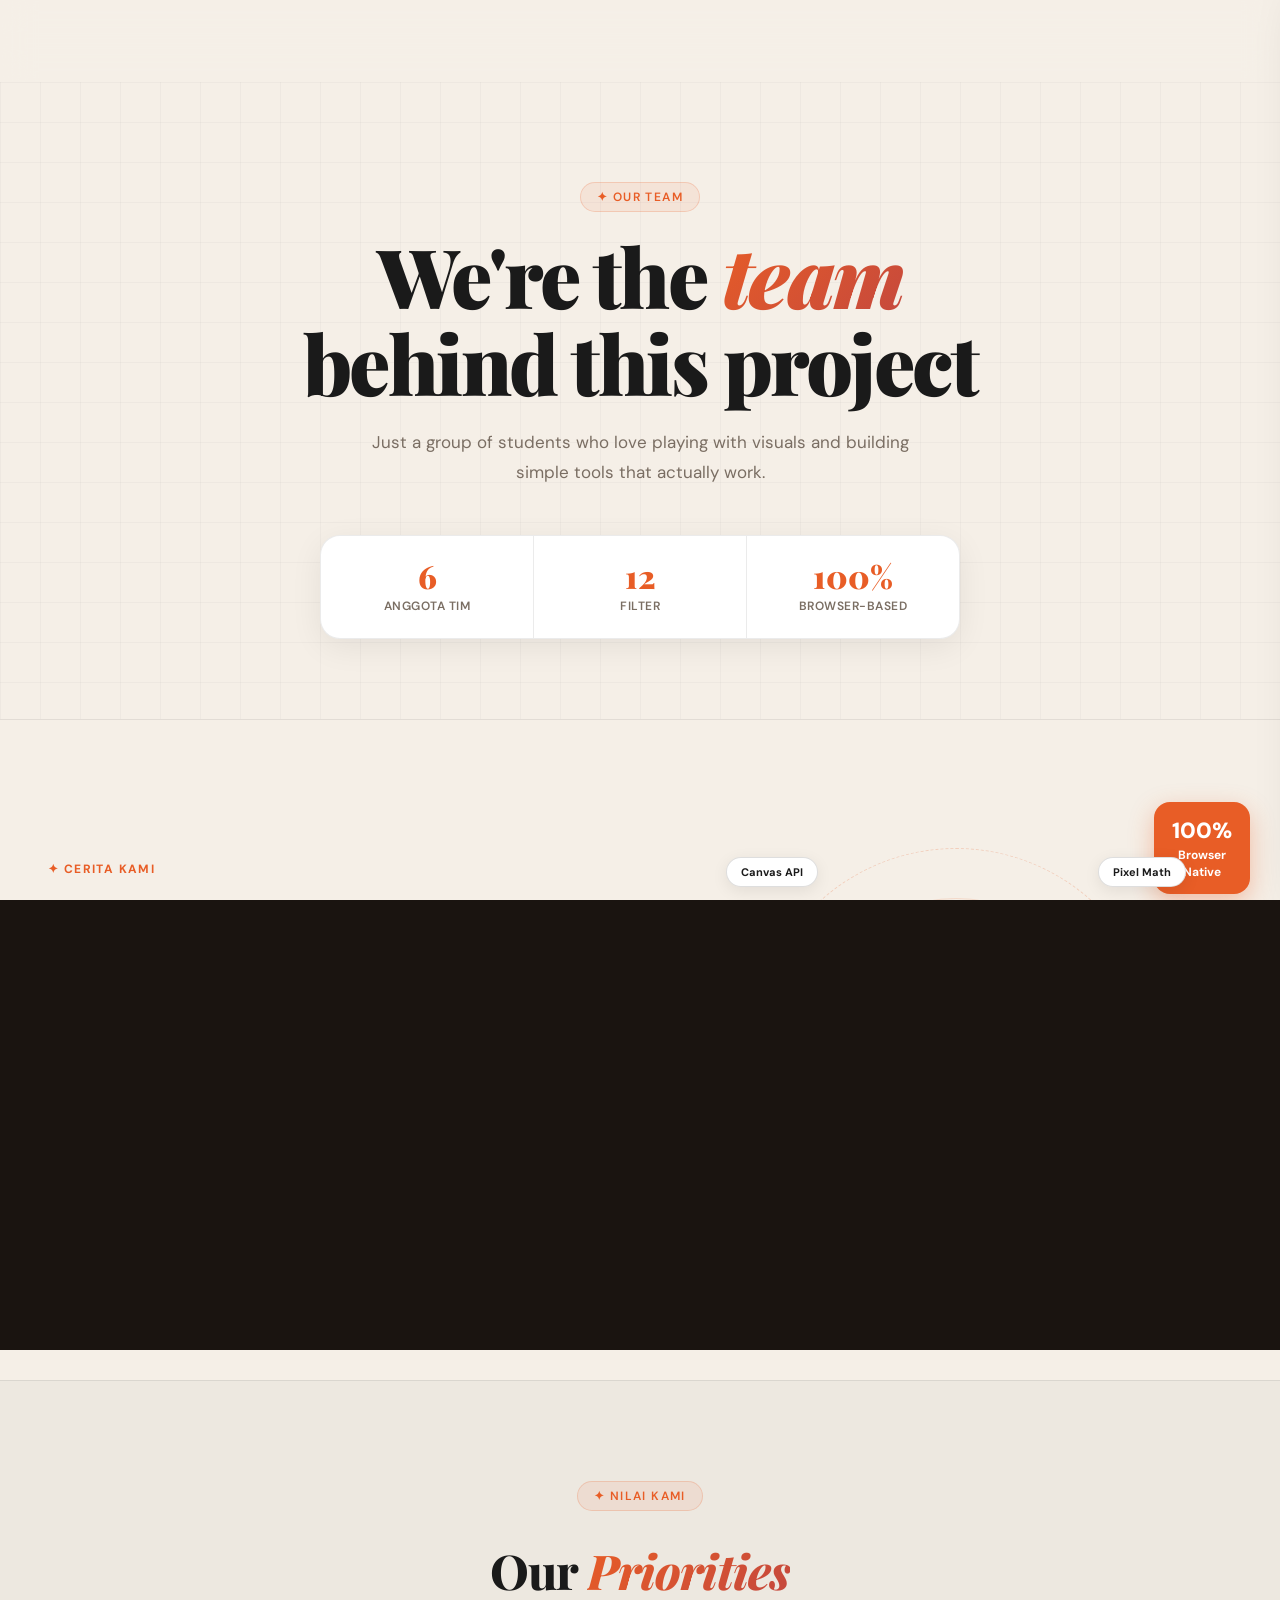
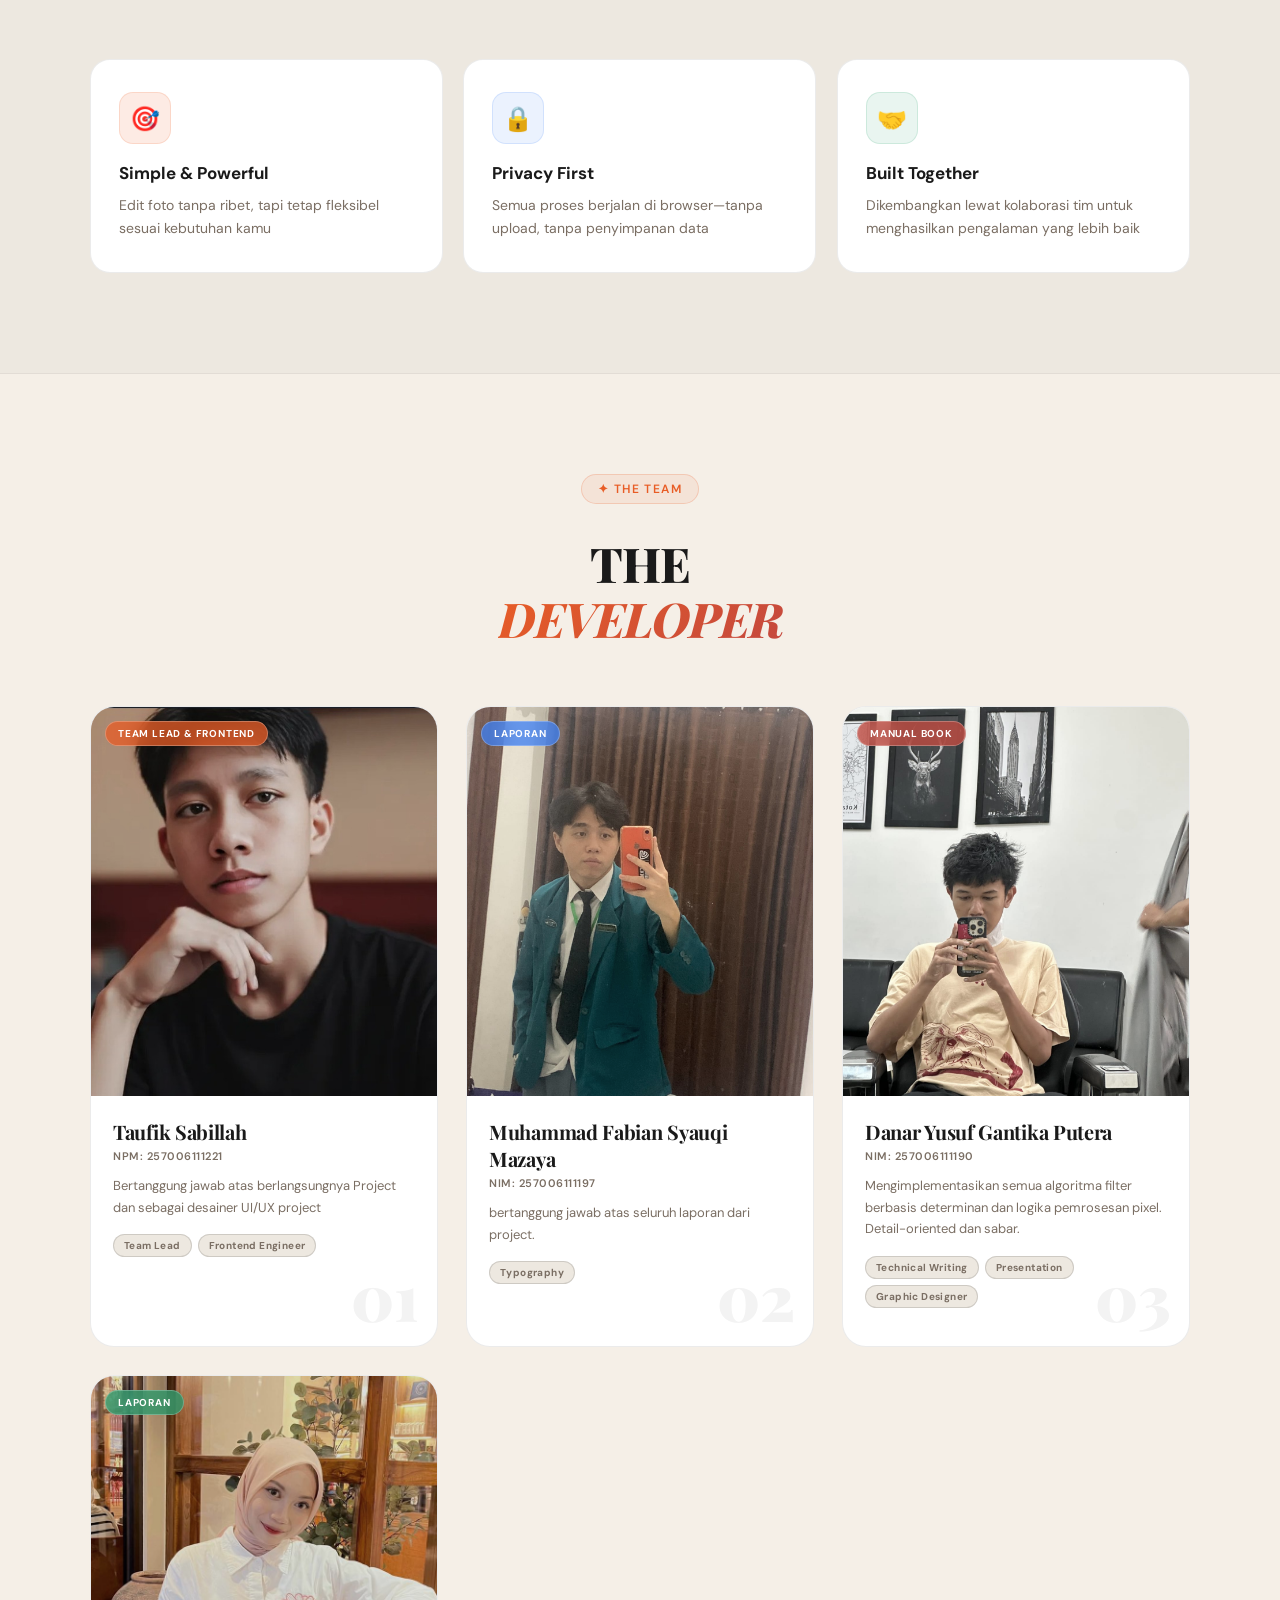
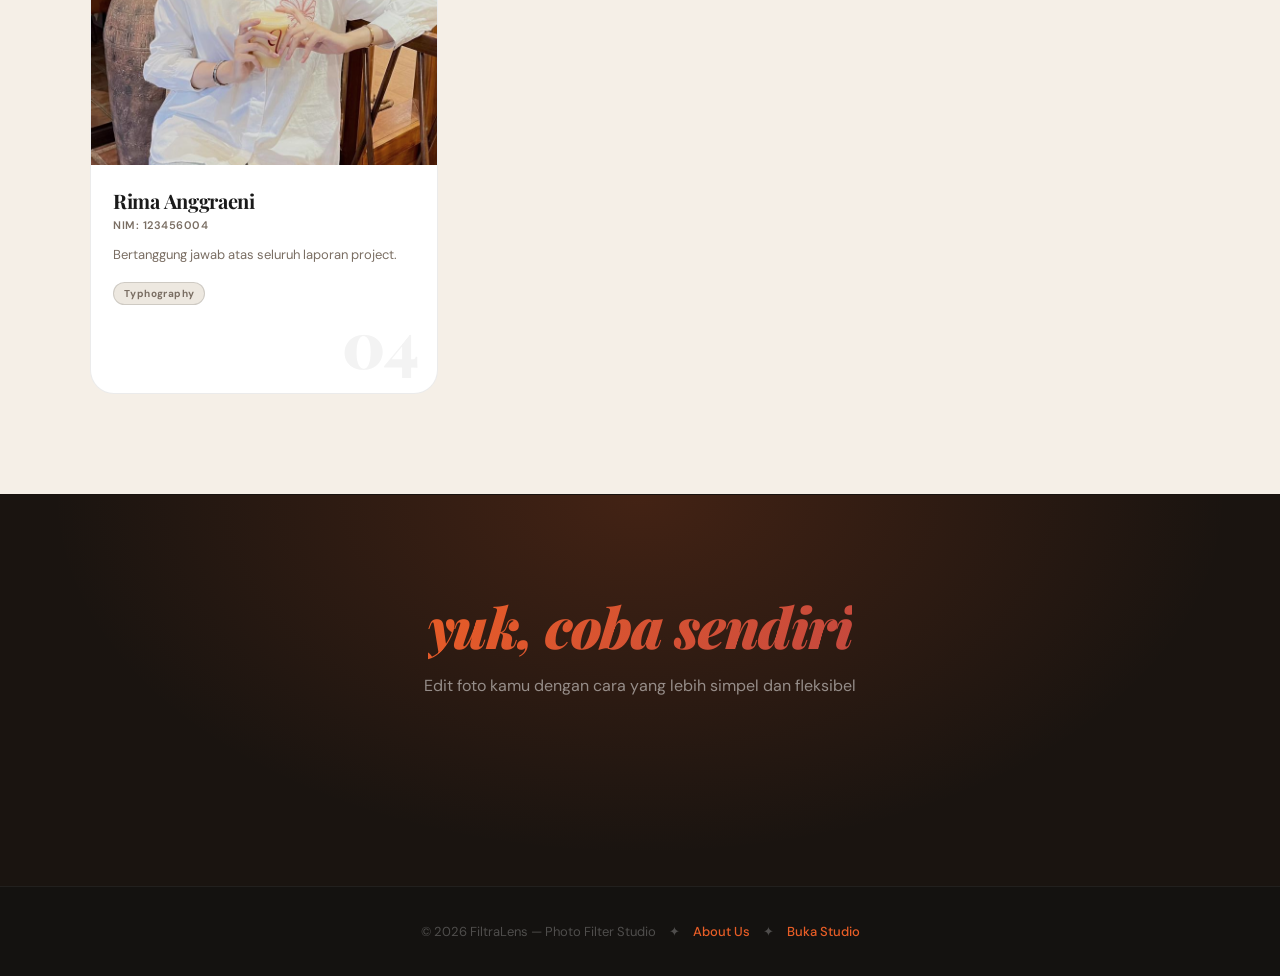
==== commit 557feca8: "fix member card" ====
--- a/about.html
+++ b/about.html
@@ -204,17 +204,6 @@
             <span class="skill-tag">Team Lead</span>
             <span class="skill-tag">Frontend Engineer</span>
           </div>
-          <div class="member-socials">
-            <a href="#" class="social-btn" title="GitHub">
-              <svg width="15" height="15" viewBox="0 0 24 24" fill="currentColor"><path d="M12 2C6.48 2 2 6.48 2 12c0 4.42 2.87 8.17 6.84 9.5.5.09.68-.22.68-.48v-1.7c-2.78.6-3.37-1.34-3.37-1.34-.45-1.16-1.11-1.47-1.11-1.47-.91-.62.07-.61.07-.61 1 .07 1.53 1.03 1.53 1.03.89 1.52 2.34 1.08 2.91.83.09-.65.35-1.08.63-1.33-2.22-.25-4.56-1.11-4.56-4.95 0-1.09.39-1.99 1.03-2.69-.1-.25-.45-1.27.1-2.65 0 0 .84-.27 2.75 1.02A9.56 9.56 0 0 1 12 6.8c.85 0 1.71.11 2.51.33 1.91-1.29 2.75-1.02 2.75-1.02.55 1.38.2 2.4.1 2.65.64.7 1.03 1.6 1.03 2.69 0 3.85-2.34 4.7-4.57 4.95.36.31.68.92.68 1.85v2.74c0 .27.18.58.69.48A10.01 10.01 0 0 0 22 12c0-5.52-4.48-10-10-10z"/></svg>
-            </a>
-            <a href="#" class="social-btn" title="LinkedIn">
-              <svg width="15" height="15" viewBox="0 0 24 24" fill="currentColor"><path d="M20.45 20.45h-3.55v-5.57c0-1.33-.03-3.04-1.85-3.04-1.85 0-2.14 1.45-2.14 2.94v5.67H9.36V9h3.41v1.56h.05c.47-.9 1.63-1.85 3.37-1.85 3.6 0 4.27 2.37 4.27 5.45v6.29zM5.34 7.43a2.06 2.06 0 1 1 0-4.12 2.06 2.06 0 0 1 0 4.12zM7.12 20.45H3.56V9h3.56v11.45z"/></svg>
-            </a>
-            <a href="#" class="social-btn" title="Instagram">
-              <svg width="15" height="15" viewBox="0 0 24 24" fill="currentColor"><path d="M12 2.163c3.204 0 3.584.012 4.85.07 3.252.148 4.771 1.691 4.919 4.919.058 1.265.069 1.645.069 4.849 0 3.205-.012 3.584-.069 4.849-.149 3.225-1.664 4.771-4.919 4.919-1.266.058-1.644.07-4.85.07-3.204 0-3.584-.012-4.849-.07-3.26-.149-4.771-1.699-4.919-4.92-.058-1.265-.07-1.644-.07-4.849 0-3.204.013-3.583.07-4.849.149-3.227 1.664-4.771 4.919-4.919 1.266-.057 1.645-.069 4.849-.069zM12 0C8.741 0 8.333.014 7.053.072 2.695.272.273 2.69.073 7.052.014 8.333 0 8.741 0 12c0 3.259.014 3.668.072 4.948.2 4.358 2.618 6.78 6.98 6.98C8.333 23.986 8.741 24 12 24c3.259 0 3.668-.014 4.948-.072 4.354-.2 6.782-2.618 6.979-6.98.059-1.28.073-1.689.073-4.948 0-3.259-.014-3.667-.072-4.947-.196-4.354-2.617-6.78-6.979-6.98C15.668.014 15.259 0 12 0zm0 5.838a6.162 6.162 0 1 0 0 12.324 6.162 6.162 0 0 0 0-12.324zM12 16a4 4 0 1 1 0-8 4 4 0 0 1 0 8zm6.406-11.845a1.44 1.44 0 1 0 0 2.881 1.44 1.44 0 0 0 0-2.881z"/></svg>
-            </a>
-          </div>
         </div>
         <div class="member-number">01</div>
       </div>
@@ -234,17 +223,6 @@
           <div class="member-skills">
             <span class="skill-tag">Typography</span>
           </div>
-          <div class="member-socials">
-            <a href="#" class="social-btn" title="GitHub">
-              <svg width="15" height="15" viewBox="0 0 24 24" fill="currentColor"><path d="M12 2C6.48 2 2 6.48 2 12c0 4.42 2.87 8.17 6.84 9.5.5.09.68-.22.68-.48v-1.7c-2.78.6-3.37-1.34-3.37-1.34-.45-1.16-1.11-1.47-1.11-1.47-.91-.62.07-.61.07-.61 1 .07 1.53 1.03 1.53 1.03.89 1.52 2.34 1.08 2.91.83.09-.65.35-1.08.63-1.33-2.22-.25-4.56-1.11-4.56-4.95 0-1.09.39-1.99 1.03-2.69-.1-.25-.45-1.27.1-2.65 0 0 .84-.27 2.75 1.02A9.56 9.56 0 0 1 12 6.8c.85 0 1.71.11 2.51.33 1.91-1.29 2.75-1.02 2.75-1.02.55 1.38.2 2.4.1 2.65.64.7 1.03 1.6 1.03 2.69 0 3.85-2.34 4.7-4.57 4.95.36.31.68.92.68 1.85v2.74c0 .27.18.58.69.48A10.01 10.01 0 0 0 22 12c0-5.52-4.48-10-10-10z"/></svg>
-            </a>
-            <a href="#" class="social-btn" title="LinkedIn">
-              <svg width="15" height="15" viewBox="0 0 24 24" fill="currentColor"><path d="M20.45 20.45h-3.55v-5.57c0-1.33-.03-3.04-1.85-3.04-1.85 0-2.14 1.45-2.14 2.94v5.67H9.36V9h3.41v1.56h.05c.47-.9 1.63-1.85 3.37-1.85 3.6 0 4.27 2.37 4.27 5.45v6.29zM5.34 7.43a2.06 2.06 0 1 1 0-4.12 2.06 2.06 0 0 1 0 4.12zM7.12 20.45H3.56V9h3.56v11.45z"/></svg>
-            </a>
-            <a href="#" class="social-btn" title="Instagram">
-              <svg width="15" height="15" viewBox="0 0 24 24" fill="currentColor"><path d="M12 2.163c3.204 0 3.584.012 4.85.07 3.252.148 4.771 1.691 4.919 4.919.058 1.265.069 1.645.069 4.849 0 3.205-.012 3.584-.069 4.849-.149 3.225-1.664 4.771-4.919 4.919-1.266.058-1.644.07-4.85.07-3.204 0-3.584-.012-4.849-.07-3.26-.149-4.771-1.699-4.919-4.92-.058-1.265-.07-1.644-.07-4.849 0-3.204.013-3.583.07-4.849.149-3.227 1.664-4.771 4.919-4.919 1.266-.057 1.645-.069 4.849-.069zM12 0C8.741 0 8.333.014 7.053.072 2.695.272.273 2.69.073 7.052.014 8.333 0 8.741 0 12c0 3.259.014 3.668.072 4.948.2 4.358 2.618 6.78 6.98 6.98C8.333 23.986 8.741 24 12 24c3.259 0 3.668-.014 4.948-.072 4.354-.2 6.782-2.618 6.979-6.98.059-1.28.073-1.689.073-4.948 0-3.259-.014-3.667-.072-4.947-.196-4.354-2.617-6.78-6.979-6.98C15.668.014 15.259 0 12 0zm0 5.838a6.162 6.162 0 1 0 0 12.324 6.162 6.162 0 0 0 0-12.324zM12 16a4 4 0 1 1 0-8 4 4 0 0 1 0 8zm6.406-11.845a1.44 1.44 0 1 0 0 2.881 1.44 1.44 0 0 0 0-2.881z"/></svg>
-            </a>
-          </div>
         </div>
         <div class="member-number">02</div>
       </div>
@@ -266,17 +244,6 @@
             <span class="skill-tag">Presentation</span>
             <span class="skill-tag">Graphic Designer</span>
           </div>
-          <div class="member-socials">
-            <a href="#" class="social-btn" title="GitHub">
-              <svg width="15" height="15" viewBox="0 0 24 24" fill="currentColor"><path d="M12 2C6.48 2 2 6.48 2 12c0 4.42 2.87 8.17 6.84 9.5.5.09.68-.22.68-.48v-1.7c-2.78.6-3.37-1.34-3.37-1.34-.45-1.16-1.11-1.47-1.11-1.47-.91-.62.07-.61.07-.61 1 .07 1.53 1.03 1.53 1.03.89 1.52 2.34 1.08 2.91.83.09-.65.35-1.08.63-1.33-2.22-.25-4.56-1.11-4.56-4.95 0-1.09.39-1.99 1.03-2.69-.1-.25-.45-1.27.1-2.65 0 0 .84-.27 2.75 1.02A9.56 9.56 0 0 1 12 6.8c.85 0 1.71.11 2.51.33 1.91-1.29 2.75-1.02 2.75-1.02.55 1.38.2 2.4.1 2.65.64.7 1.03 1.6 1.03 2.69 0 3.85-2.34 4.7-4.57 4.95.36.31.68.92.68 1.85v2.74c0 .27.18.58.69.48A10.01 10.01 0 0 0 22 12c0-5.52-4.48-10-10-10z"/></svg>
-            </a>
-            <a href="#" class="social-btn" title="LinkedIn">
-              <svg width="15" height="15" viewBox="0 0 24 24" fill="currentColor"><path d="M20.45 20.45h-3.55v-5.57c0-1.33-.03-3.04-1.85-3.04-1.85 0-2.14 1.45-2.14 2.94v5.67H9.36V9h3.41v1.56h.05c.47-.9 1.63-1.85 3.37-1.85 3.6 0 4.27 2.37 4.27 5.45v6.29zM5.34 7.43a2.06 2.06 0 1 1 0-4.12 2.06 2.06 0 0 1 0 4.12zM7.12 20.45H3.56V9h3.56v11.45z"/></svg>
-            </a>
-            <a href="#" class="social-btn" title="Instagram">
-              <svg width="15" height="15" viewBox="0 0 24 24" fill="currentColor"><path d="M12 2.163c3.204 0 3.584.012 4.85.07 3.252.148 4.771 1.691 4.919 4.919.058 1.265.069 1.645.069 4.849 0 3.205-.012 3.584-.069 4.849-.149 3.225-1.664 4.771-4.919 4.919-1.266.058-1.644.07-4.85.07-3.204 0-3.584-.012-4.849-.07-3.26-.149-4.771-1.699-4.919-4.92-.058-1.265-.07-1.644-.07-4.849 0-3.204.013-3.583.07-4.849.149-3.227 1.664-4.771 4.919-4.919 1.266-.057 1.645-.069 4.849-.069zM12 0C8.741 0 8.333.014 7.053.072 2.695.272.273 2.69.073 7.052.014 8.333 0 8.741 0 12c0 3.259.014 3.668.072 4.948.2 4.358 2.618 6.78 6.98 6.98C8.333 23.986 8.741 24 12 24c3.259 0 3.668-.014 4.948-.072 4.354-.2 6.782-2.618 6.979-6.98.059-1.28.073-1.689.073-4.948 0-3.259-.014-3.667-.072-4.947-.196-4.354-2.617-6.78-6.979-6.98C15.668.014 15.259 0 12 0zm0 5.838a6.162 6.162 0 1 0 0 12.324 6.162 6.162 0 0 0 0-12.324zM12 16a4 4 0 1 1 0-8 4 4 0 0 1 0 8zm6.406-11.845a1.44 1.44 0 1 0 0 2.881 1.44 1.44 0 0 0 0-2.881z"/></svg>
-            </a>
-          </div>
         </div>
         <div class="member-number">03</div>
       </div>
@@ -296,17 +263,6 @@
           <div class="member-skills">
             <span class="skill-tag">Typhography</span>
           </div>
-          <div class="member-socials">
-            <a href="#" class="social-btn" title="GitHub">
-              <svg width="15" height="15" viewBox="0 0 24 24" fill="currentColor"><path d="M12 2C6.48 2 2 6.48 2 12c0 4.42 2.87 8.17 6.84 9.5.5.09.68-.22.68-.48v-1.7c-2.78.6-3.37-1.34-3.37-1.34-.45-1.16-1.11-1.47-1.11-1.47-.91-.62.07-.61.07-.61 1 .07 1.53 1.03 1.53 1.03.89 1.52 2.34 1.08 2.91.83.09-.65.35-1.08.63-1.33-2.22-.25-4.56-1.11-4.56-4.95 0-1.09.39-1.99 1.03-2.69-.1-.25-.45-1.27.1-2.65 0 0 .84-.27 2.75 1.02A9.56 9.56 0 0 1 12 6.8c.85 0 1.71.11 2.51.33 1.91-1.29 2.75-1.02 2.75-1.02.55 1.38.2 2.4.1 2.65.64.7 1.03 1.6 1.03 2.69 0 3.85-2.34 4.7-4.57 4.95.36.31.68.92.68 1.85v2.74c0 .27.18.58.69.48A10.01 10.01 0 0 0 22 12c0-5.52-4.48-10-10-10z"/></svg>
-            </a>
-            <a href="#" class="social-btn" title="LinkedIn">
-              <svg width="15" height="15" viewBox="0 0 24 24" fill="currentColor"><path d="M20.45 20.45h-3.55v-5.57c0-1.33-.03-3.04-1.85-3.04-1.85 0-2.14 1.45-2.14 2.94v5.67H9.36V9h3.41v1.56h.05c.47-.9 1.63-1.85 3.37-1.85 3.6 0 4.27 2.37 4.27 5.45v6.29zM5.34 7.43a2.06 2.06 0 1 1 0-4.12 2.06 2.06 0 0 1 0 4.12zM7.12 20.45H3.56V9h3.56v11.45z"/></svg>
-            </a>
-            <a href="#" class="social-btn" title="Instagram">
-              <svg width="15" height="15" viewBox="0 0 24 24" fill="currentColor"><path d="M12 2.163c3.204 0 3.584.012 4.85.07 3.252.148 4.771 1.691 4.919 4.919.058 1.265.069 1.645.069 4.849 0 3.205-.012 3.584-.069 4.849-.149 3.225-1.664 4.771-4.919 4.919-1.266.058-1.644.07-4.85.07-3.204 0-3.584-.012-4.849-.07-3.26-.149-4.771-1.699-4.919-4.92-.058-1.265-.07-1.644-.07-4.849 0-3.204.013-3.583.07-4.849.149-3.227 1.664-4.771 4.919-4.919 1.266-.057 1.645-.069 4.849-.069zM12 0C8.741 0 8.333.014 7.053.072 2.695.272.273 2.69.073 7.052.014 8.333 0 8.741 0 12c0 3.259.014 3.668.072 4.948.2 4.358 2.618 6.78 6.98 6.98C8.333 23.986 8.741 24 12 24c3.259 0 3.668-.014 4.948-.072 4.354-.2 6.782-2.618 6.979-6.98.059-1.28.073-1.689.073-4.948 0-3.259-.014-3.667-.072-4.947-.196-4.354-2.617-6.78-6.979-6.98C15.668.014 15.259 0 12 0zm0 5.838a6.162 6.162 0 1 0 0 12.324 6.162 6.162 0 0 0 0-12.324zM12 16a4 4 0 1 1 0-8 4 4 0 0 1 0 8zm6.406-11.845a1.44 1.44 0 1 0 0 2.881 1.44 1.44 0 0 0 0-2.881z"/></svg>
-            </a>
-          </div>
         </div>
         <div class="member-number">04</div>
       </div>
@@ -327,17 +283,6 @@
             <span class="skill-tag">Backend Engineer</span>
             <span class="skill-tag">Frontend Engineer</span>
           </div>
-          <div class="member-socials">
-            <a href="#" class="social-btn" title="GitHub">
-              <svg width="15" height="15" viewBox="0 0 24 24" fill="currentColor"><path d="M12 2C6.48 2 2 6.48 2 12c0 4.42 2.87 8.17 6.84 9.5.5.09.68-.22.68-.48v-1.7c-2.78.6-3.37-1.34-3.37-1.34-.45-1.16-1.11-1.47-1.11-1.47-.91-.62.07-.61.07-.61 1 .07 1.53 1.03 1.53 1.03.89 1.52 2.34 1.08 2.91.83.09-.65.35-1.08.63-1.33-2.22-.25-4.56-1.11-4.56-4.95 0-1.09.39-1.99 1.03-2.69-.1-.25-.45-1.27.1-2.65 0 0 .84-.27 2.75 1.02A9.56 9.56 0 0 1 12 6.8c.85 0 1.71.11 2.51.33 1.91-1.29 2.75-1.02 2.75-1.02.55 1.38.2 2.4.1 2.65.64.7 1.03 1.6 1.03 2.69 0 3.85-2.34 4.7-4.57 4.95.36.31.68.92.68 1.85v2.74c0 .27.18.58.69.48A10.01 10.01 0 0 0 22 12c0-5.52-4.48-10-10-10z"/></svg>
-            </a>
-            <a href="#" class="social-btn" title="LinkedIn">
-              <svg width="15" height="15" viewBox="0 0 24 24" fill="currentColor"><path d="M20.45 20.45h-3.55v-5.57c0-1.33-.03-3.04-1.85-3.04-1.85 0-2.14 1.45-2.14 2.94v5.67H9.36V9h3.41v1.56h.05c.47-.9 1.63-1.85 3.37-1.85 3.6 0 4.27 2.37 4.27 5.45v6.29zM5.34 7.43a2.06 2.06 0 1 1 0-4.12 2.06 2.06 0 0 1 0 4.12zM7.12 20.45H3.56V9h3.56v11.45z"/></svg>
-            </a>
-            <a href="#" class="social-btn" title="Instagram">
-              <svg width="15" height="15" viewBox="0 0 24 24" fill="currentColor"><path d="M12 2.163c3.204 0 3.584.012 4.85.07 3.252.148 4.771 1.691 4.919 4.919.058 1.265.069 1.645.069 4.849 0 3.205-.012 3.584-.069 4.849-.149 3.225-1.664 4.771-4.919 4.919-1.266.058-1.644.07-4.85.07-3.204 0-3.584-.012-4.849-.07-3.26-.149-4.771-1.699-4.919-4.92-.058-1.265-.07-1.644-.07-4.849 0-3.204.013-3.583.07-4.849.149-3.227 1.664-4.771 4.919-4.919 1.266-.057 1.645-.069 4.849-.069zM12 0C8.741 0 8.333.014 7.053.072 2.695.272.273 2.69.073 7.052.014 8.333 0 8.741 0 12c0 3.259.014 3.668.072 4.948.2 4.358 2.618 6.78 6.98 6.98C8.333 23.986 8.741 24 12 24c3.259 0 3.668-.014 4.948-.072 4.354-.2 6.782-2.618 6.979-6.98.059-1.28.073-1.689.073-4.948 0-3.259-.014-3.667-.072-4.947-.196-4.354-2.617-6.78-6.979-6.98C15.668.014 15.259 0 12 0zm0 5.838a6.162 6.162 0 1 0 0 12.324 6.162 6.162 0 0 0 0-12.324zM12 16a4 4 0 1 1 0-8 4 4 0 0 1 0 8zm6.406-11.845a1.44 1.44 0 1 0 0 2.881 1.44 1.44 0 0 0 0-2.881z"/></svg>
-            </a>
-          </div>
         </div>
         <div class="member-number">05</div>
       </div>
@@ -358,17 +303,6 @@
             <span class="skill-tag">Technical Writing</span>
             <span class="skill-tag">Presentation</span>
             <span class="skill-tag">Graphic Designer</span>
-          </div>
-          <div class="member-socials">
-            <a href="#" class="social-btn" title="GitHub">
-              <svg width="15" height="15" viewBox="0 0 24 24" fill="currentColor"><path d="M12 2C6.48 2 2 6.48 2 12c0 4.42 2.87 8.17 6.84 9.5.5.09.68-.22.68-.48v-1.7c-2.78.6-3.37-1.34-3.37-1.34-.45-1.16-1.11-1.47-1.11-1.47-.91-.62.07-.61.07-.61 1 .07 1.53 1.03 1.53 1.03.89 1.52 2.34 1.08 2.91.83.09-.65.35-1.08.63-1.33-2.22-.25-4.56-1.11-4.56-4.95 0-1.09.39-1.99 1.03-2.69-.1-.25-.45-1.27.1-2.65 0 0 .84-.27 2.75 1.02A9.56 9.56 0 0 1 12 6.8c.85 0 1.71.11 2.51.33 1.91-1.29 2.75-1.02 2.75-1.02.55 1.38.2 2.4.1 2.65.64.7 1.03 1.6 1.03 2.69 0 3.85-2.34 4.7-4.57 4.95.36.31.68.92.68 1.85v2.74c0 .27.18.58.69.48A10.01 10.01 0 0 0 22 12c0-5.52-4.48-10-10-10z"/></svg>
-            </a>
-            <a href="#" class="social-btn" title="LinkedIn">
-              <svg width="15" height="15" viewBox="0 0 24 24" fill="currentColor"><path d="M20.45 20.45h-3.55v-5.57c0-1.33-.03-3.04-1.85-3.04-1.85 0-2.14 1.45-2.14 2.94v5.67H9.36V9h3.41v1.56h.05c.47-.9 1.63-1.85 3.37-1.85 3.6 0 4.27 2.37 4.27 5.45v6.29zM5.34 7.43a2.06 2.06 0 1 1 0-4.12 2.06 2.06 0 0 1 0 4.12zM7.12 20.45H3.56V9h3.56v11.45z"/></svg>
-            </a>
-            <a href="#" class="social-btn" title="Instagram">
-              <svg width="15" height="15" viewBox="0 0 24 24" fill="currentColor"><path d="M12 2.163c3.204 0 3.584.012 4.85.07 3.252.148 4.771 1.691 4.919 4.919.058 1.265.069 1.645.069 4.849 0 3.205-.012 3.584-.069 4.849-.149 3.225-1.664 4.771-4.919 4.919-1.266.058-1.644.07-4.85.07-3.204 0-3.584-.012-4.849-.07-3.26-.149-4.771-1.699-4.919-4.92-.058-1.265-.07-1.644-.07-4.849 0-3.204.013-3.583.07-4.849.149-3.227 1.664-4.771 4.919-4.919 1.266-.057 1.645-.069 4.849-.069zM12 0C8.741 0 8.333.014 7.053.072 2.695.272.273 2.69.073 7.052.014 8.333 0 8.741 0 12c0 3.259.014 3.668.072 4.948.2 4.358 2.618 6.78 6.98 6.98C8.333 23.986 8.741 24 12 24c3.259 0 3.668-.014 4.948-.072 4.354-.2 6.782-2.618 6.979-6.98.059-1.28.073-1.689.073-4.948 0-3.259-.014-3.667-.072-4.947-.196-4.354-2.617-6.78-6.979-6.98C15.668.014 15.259 0 12 0zm0 5.838a6.162 6.162 0 1 0 0 12.324 6.162 6.162 0 0 0 0-12.324zM12 16a4 4 0 1 1 0-8 4 4 0 0 1 0 8zm6.406-11.845a1.44 1.44 0 1 0 0 2.881 1.44 1.44 0 0 0 0-2.881z"/></svg>
-            </a>
           </div>
         </div>
         <div class="member-number">06</div>
--- a/style/About.css
+++ b/style/About.css
@@ -562,20 +562,6 @@
       transition: all 0.25s;
     }
     .member-card:hover .skill-tag { background: rgba(232,93,38,0.07); }
-
-    /* Socials */
-    .member-socials {
-      display: flex; gap: 8px; padding-top: 14px;
-      border-top: 1px solid var(--border);
-    }
-    .social-btn {
-      width: 34px; height: 34px; border-radius: 10px;
-      display: flex; align-items: center; justify-content: center;
-      background: var(--surface2); border: 1px solid var(--border-md);
-      color: var(--muted); text-decoration: none;
-      font-size: 14px; transition: all 0.25s;
-    }
-    .social-btn:hover { background: var(--accent); color: white; border-color: var(--accent); transform: translateY(-2px); }
 
     /* Number decoration */
     .member-number {
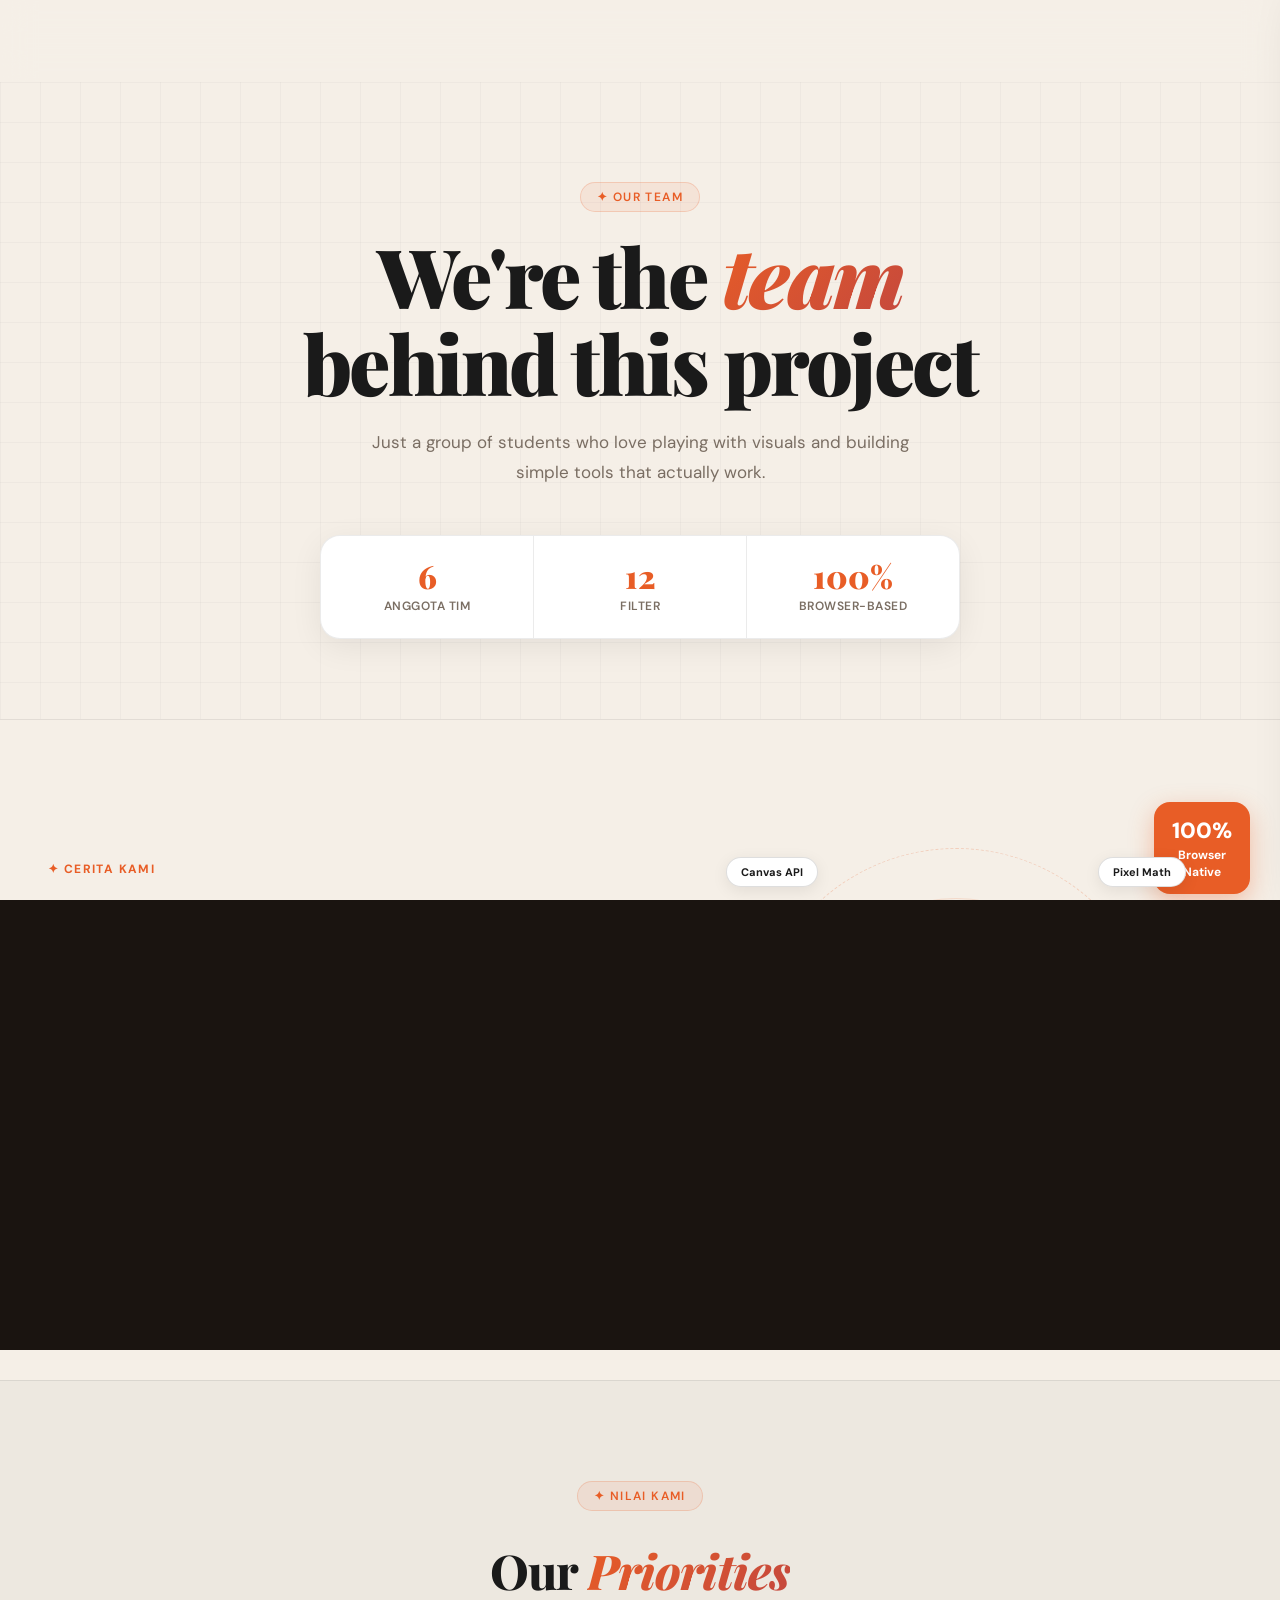
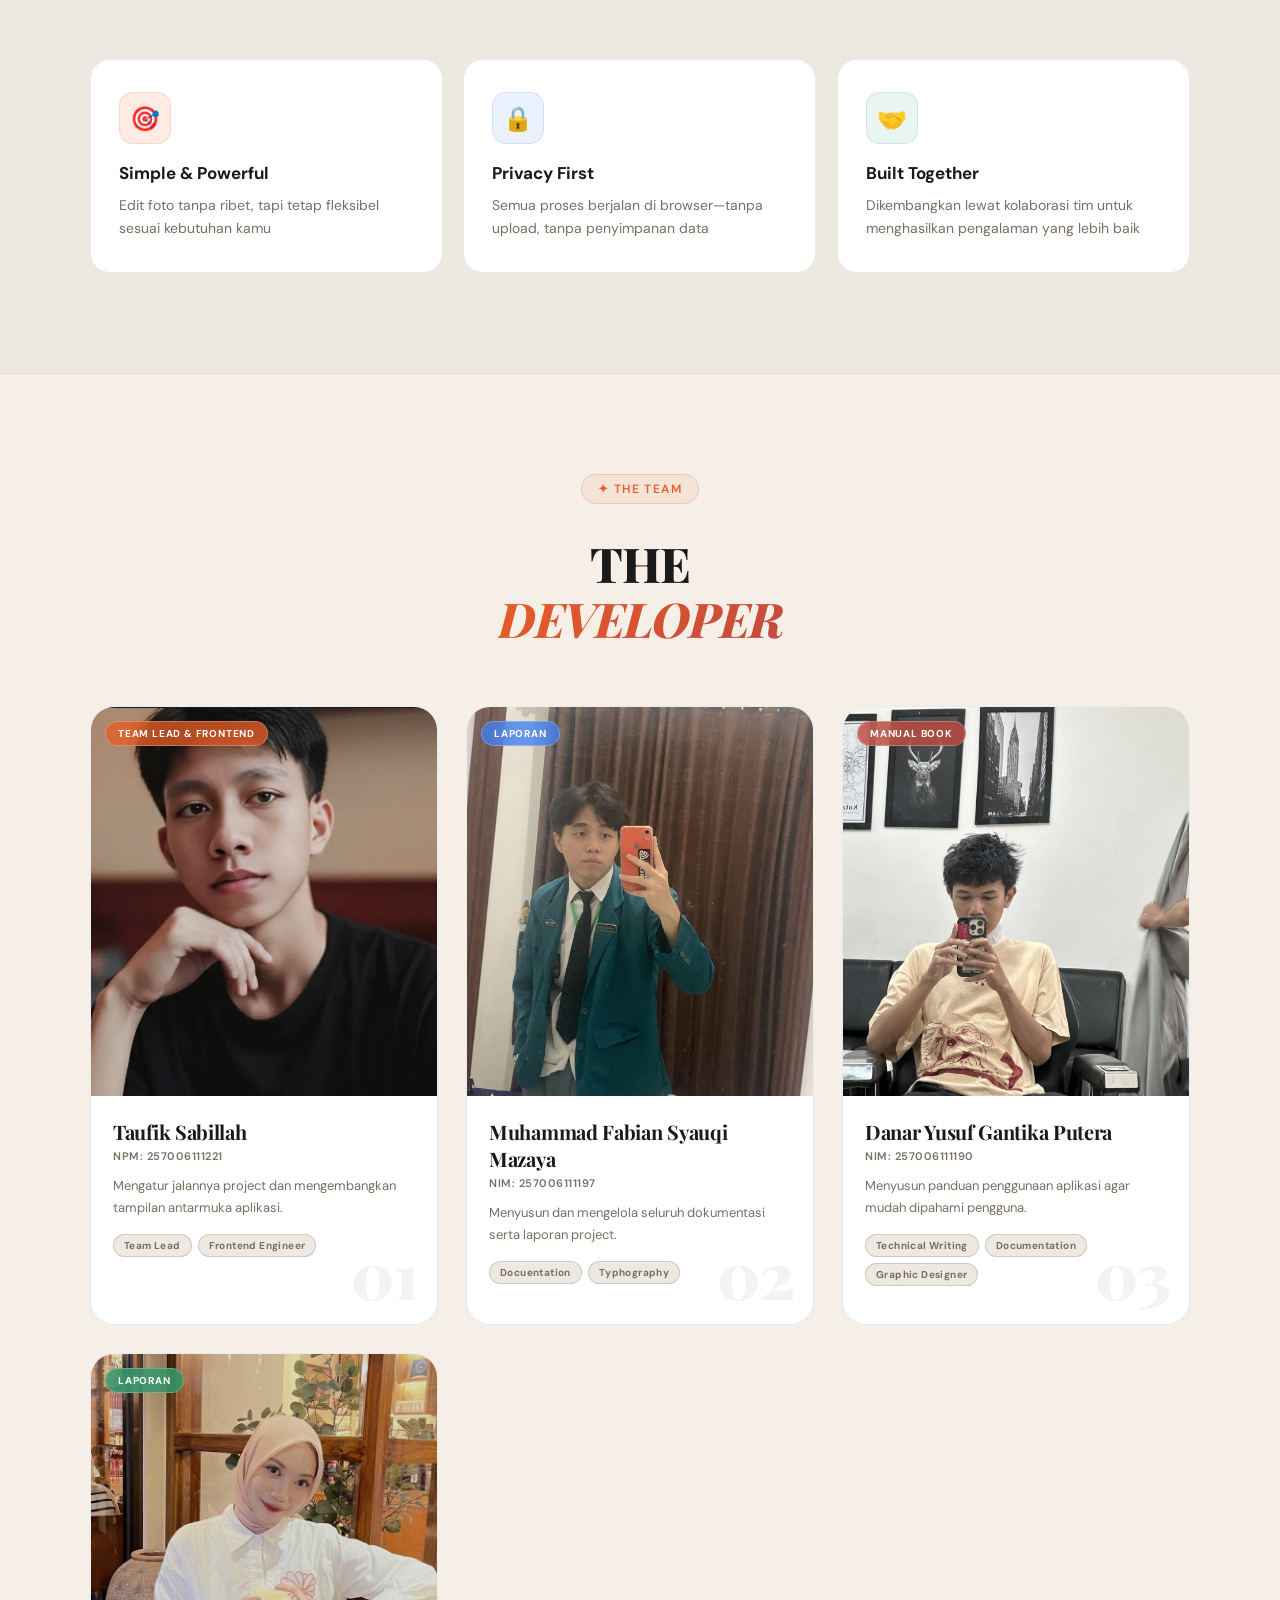
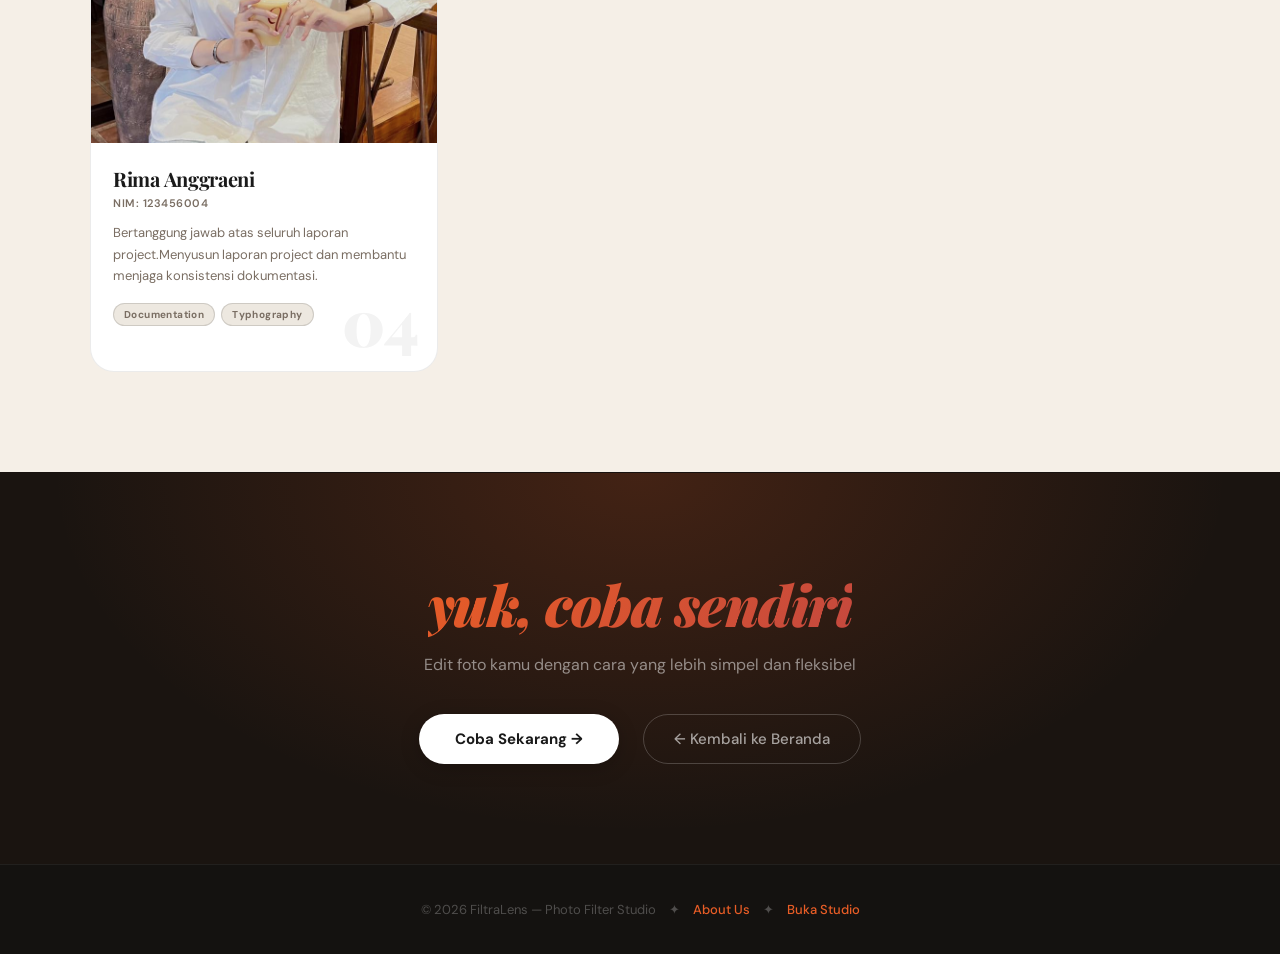
==== commit 2f1367b4: "ubah member bio" ====
--- a/about.html
+++ b/about.html
@@ -199,7 +199,7 @@
         <div class="member-info">
           <div class="member-name">Taufik Sabillah</div>
           <div class="member-nim">NPM: 257006111221</div>
-          <div class="member-bio">Bertanggung jawab atas berlangsungnya Project dan sebagai desainer UI/UX project</div>
+          <div class="member-bio">Mengatur jalannya project dan mengembangkan tampilan antarmuka aplikasi.</div>
           <div class="member-skills">
             <span class="skill-tag">Team Lead</span>
             <span class="skill-tag">Frontend Engineer</span>
@@ -219,9 +219,10 @@
         <div class="member-info">
           <div class="member-name">Muhammad Fabian Syauqi Mazaya</div>
           <div class="member-nim">NIM: 257006111197</div>
-          <div class="member-bio">bertanggung jawab atas seluruh laporan dari project.</div>
-          <div class="member-skills">
-            <span class="skill-tag">Typography</span>
+          <div class="member-bio">Menyusun dan mengelola seluruh dokumentasi serta laporan project.</div>
+          <div class="member-skills">
+            <span class="skill-tag">Docuentation</span>
+            <span class="skill-tag">Typhography</span>
           </div>
         </div>
         <div class="member-number">02</div>
@@ -238,10 +239,10 @@
         <div class="member-info">
           <div class="member-name">Danar Yusuf Gantika Putera</div>
           <div class="member-nim">NIM: 257006111190</div>
-          <div class="member-bio">Mengimplementasikan semua algoritma filter berbasis determinan dan logika pemrosesan pixel. Detail-oriented dan sabar.</div>
+          <div class="member-bio">Menyusun panduan penggunaan aplikasi agar mudah dipahami pengguna.</div>
           <div class="member-skills">
             <span class="skill-tag">Technical Writing</span>
-            <span class="skill-tag">Presentation</span>
+            <span class="skill-tag">Documentation</span>
             <span class="skill-tag">Graphic Designer</span>
           </div>
         </div>
@@ -259,9 +260,10 @@
         <div class="member-info">
           <div class="member-name">Rima Anggraeni</div>
           <div class="member-nim">NIM: 123456004</div>
-          <div class="member-bio">Bertanggung jawab atas seluruh laporan project.</div>
-          <div class="member-skills">
-            <span class="skill-tag">Typhography</span>
+          <div class="member-bio">Bertanggung jawab atas seluruh laporan project.Menyusun laporan project dan membantu menjaga konsistensi dokumentasi.</div>
+          <div class="member-skills">
+            <span class="skill-tag">Documentation</span>
+            <span class="skill-tag">Typhography</sp☻an>
           </div>
         </div>
         <div class="member-number">04</div>
@@ -278,7 +280,7 @@
         <div class="member-info">
           <div class="member-name">Muhammad Ramdhani Fathul Muttaqin</div>
           <div class="member-nim">NPM: 257006111216</div>
-          <div class="member-bio">Membangun sistem dan interface aplikasi.</div>
+          <div class="member-bio">Membangun sistem aplikasi serta mengintegrasikan tampilan dan fungsionalitas.</div>
           <div class="member-skills">
             <span class="skill-tag">Backend Engineer</span>
             <span class="skill-tag">Frontend Engineer</span>
@@ -298,10 +300,10 @@
         <div class="member-info">
           <div class="member-name">Ahmad Faiz Muzzaki</div>
           <div class="member-nim">NIM: 123456006</div>
-          <div class="member-bio">Menyusun Manual Book sebagai panduan penggunakan aplikasi</div>
+          <div class="member-bio">Menyusun panduan penggunaan aplikasi agar mudah dipahami pengguna.</div>
           <div class="member-skills">
             <span class="skill-tag">Technical Writing</span>
-            <span class="skill-tag">Presentation</span>
+            <span class="skill-tag">Documentation</span>
             <span class="skill-tag">Graphic Designer</span>
           </div>
         </div>
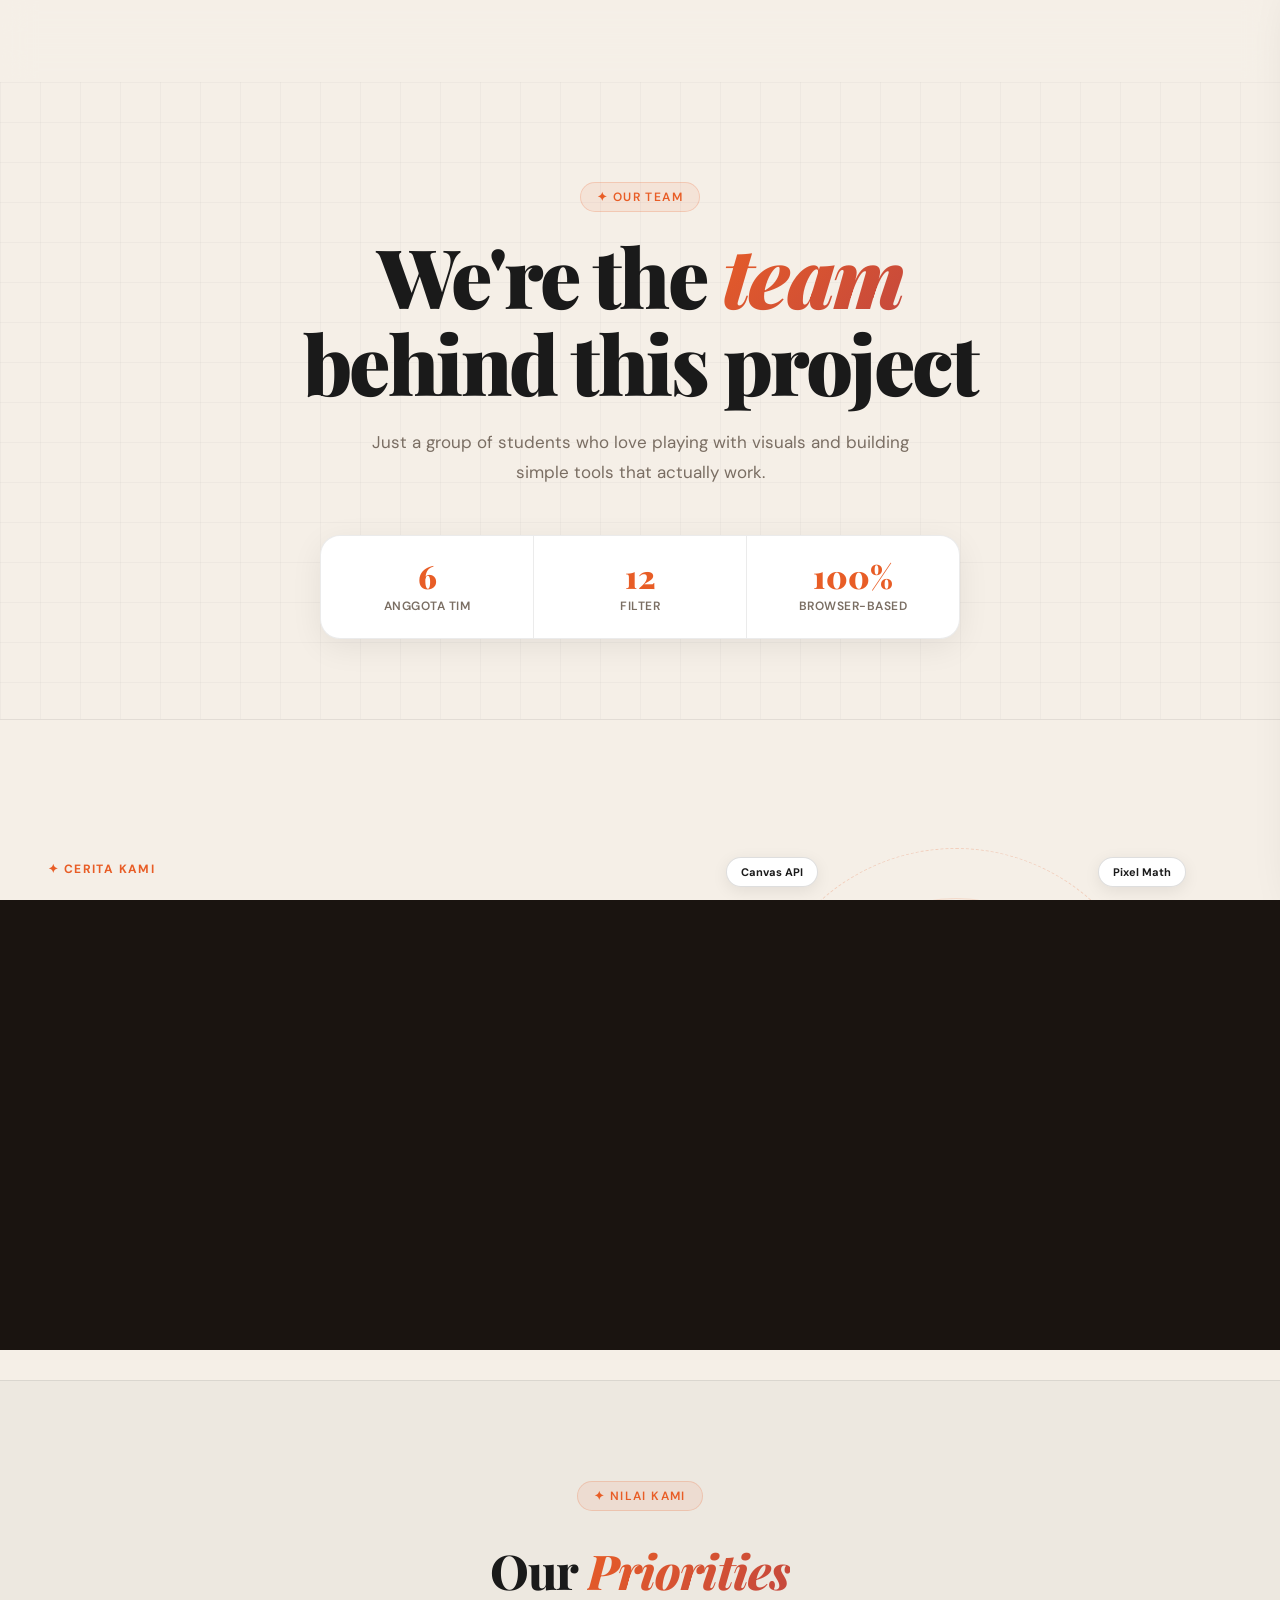
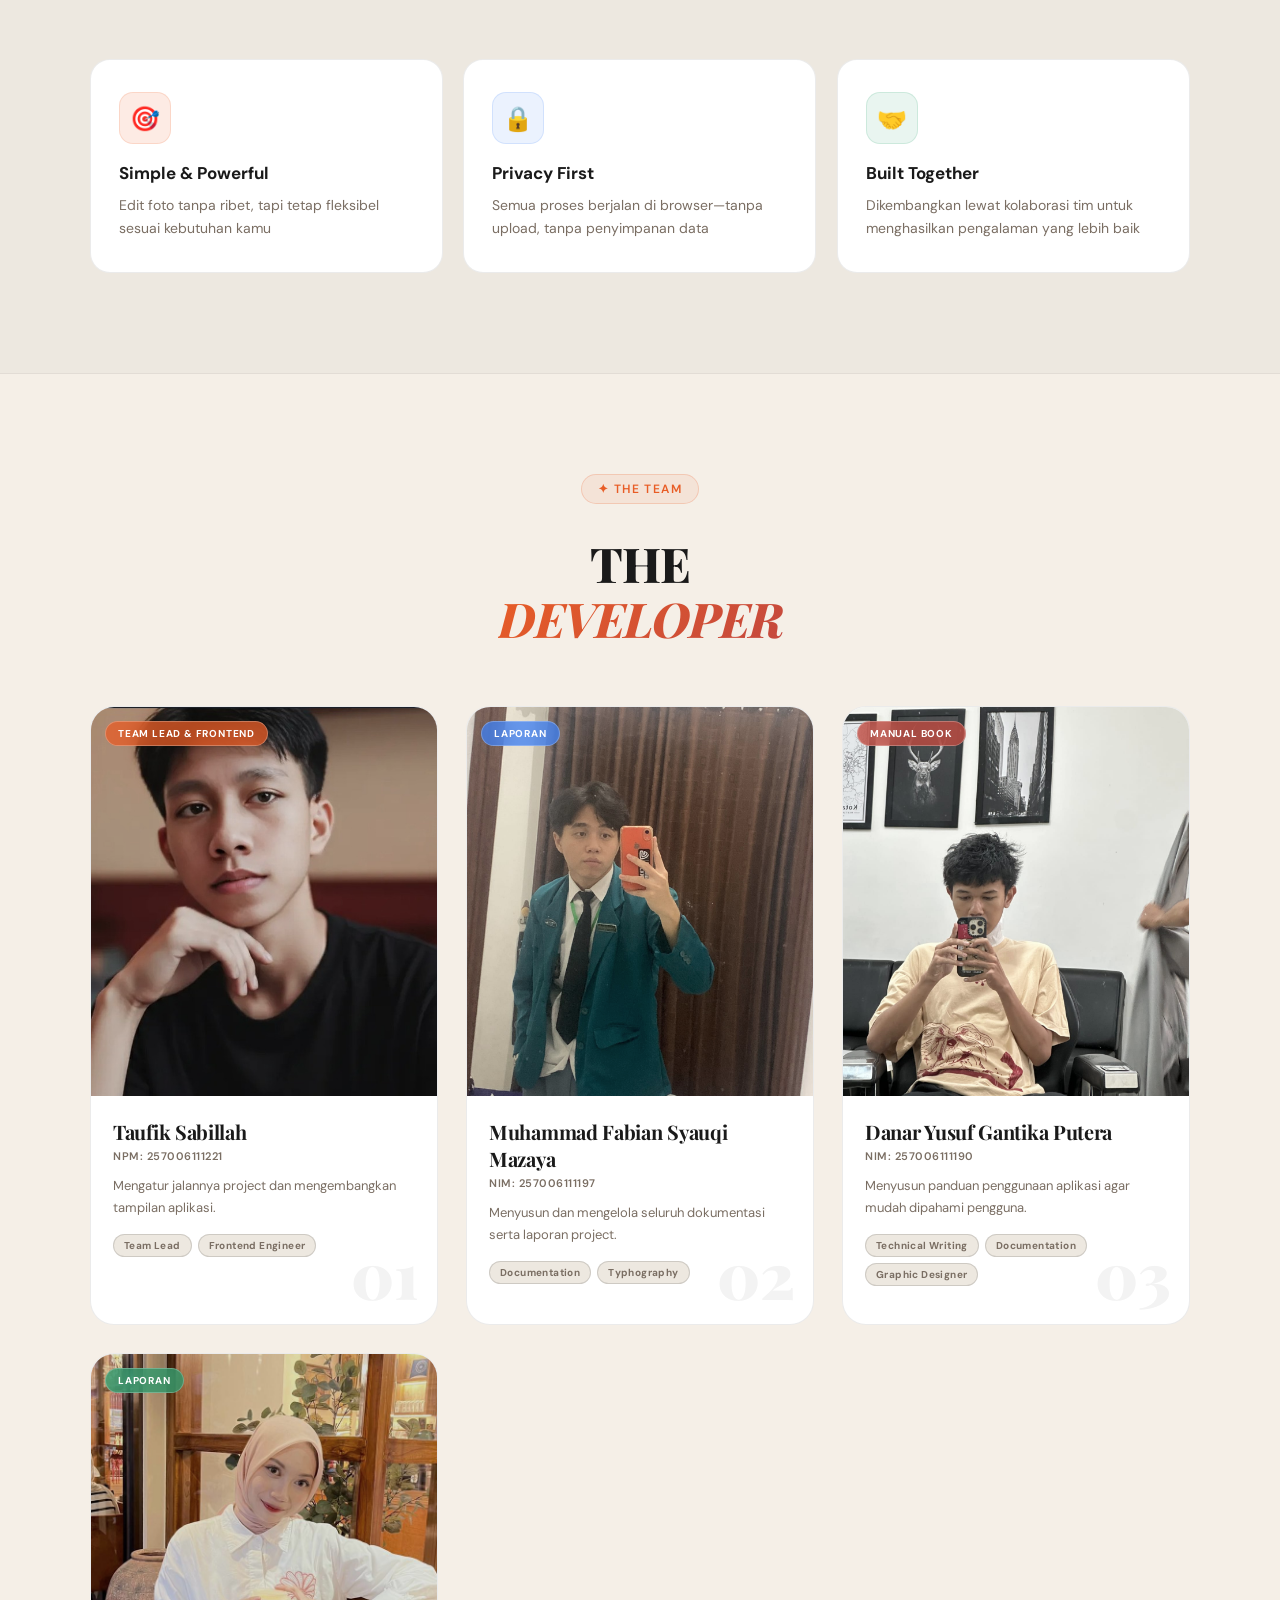
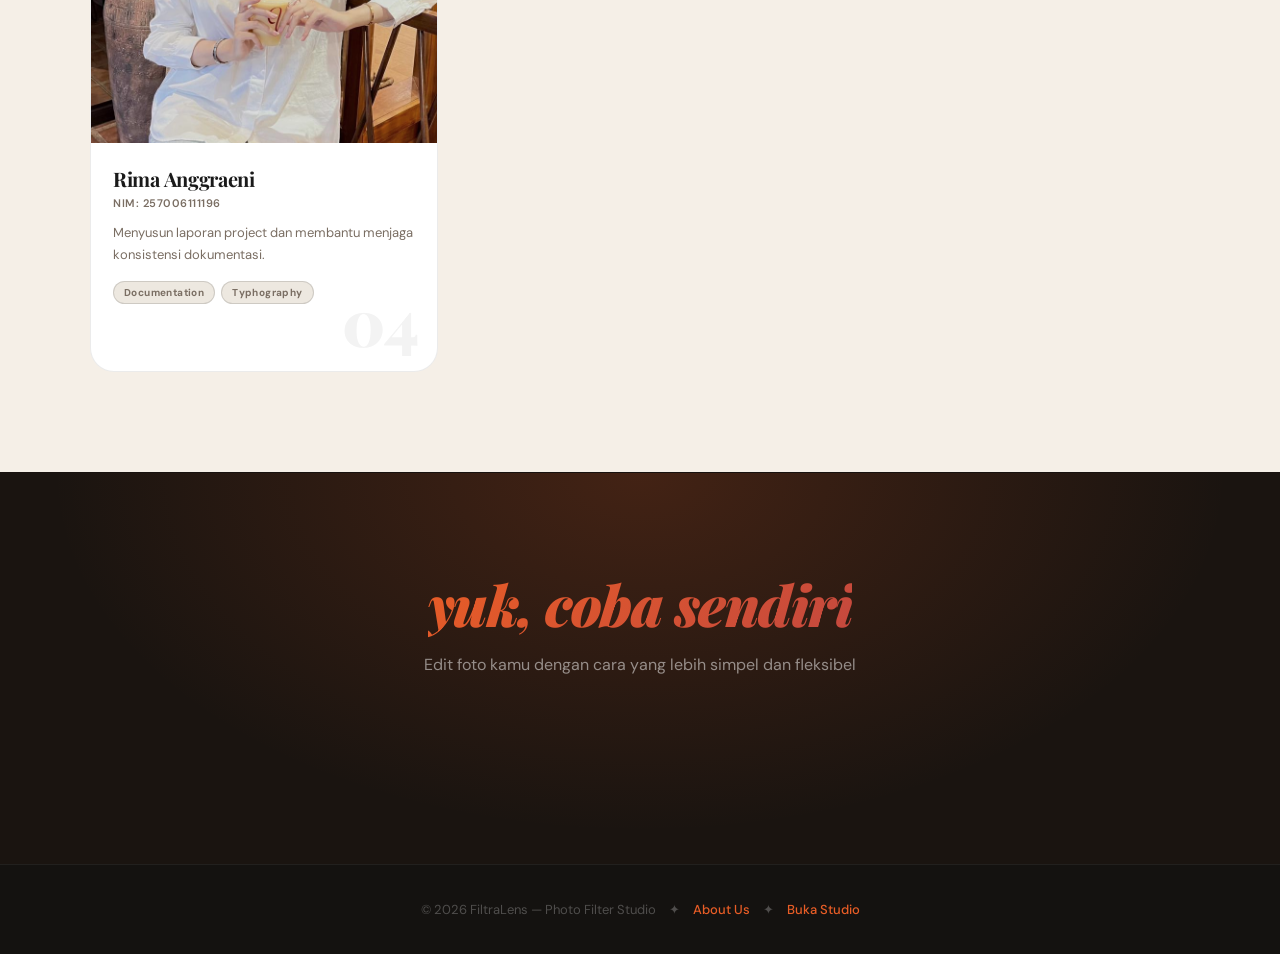
==== commit f4d0a0a4: "fix a\member card" ====
--- a/about.html
+++ b/about.html
@@ -3,7 +3,7 @@
 <head>
   <meta charset="UTF-8">
   <meta name="viewport" content="width=device-width, initial-scale=1.0">
-  <title>FiltraLens — About Us</title>
+  <title>KROMA — About Us</title>
   <link rel="stylesheet" href="./style/About.css">
   <link href="https://fonts.googleapis.com/css2?family=Playfair+Display:ital,wght@0,400;0,700;0,900;1,400;1,700&family=DM+Sans:wght@300;400;500;600&display=swap" rel="stylesheet">
 </head>
@@ -116,10 +116,6 @@
       </div>
 
       <div class="story-visual" data-anim="slide-right" data-delay="150">
-        <div class="story-badge">
-          <span>100%</span>
-          Browser<br/>Native
-        </div>
         <div class="story-logo-wrap">
           <div class="logo-ring logo-ring-1"></div>
           <div class="logo-ring logo-ring-2"></div>
@@ -199,7 +195,7 @@
         <div class="member-info">
           <div class="member-name">Taufik Sabillah</div>
           <div class="member-nim">NPM: 257006111221</div>
-          <div class="member-bio">Mengatur jalannya project dan mengembangkan tampilan antarmuka aplikasi.</div>
+          <div class="member-bio">Mengatur jalannya project dan mengembangkan tampilan aplikasi.</div>
           <div class="member-skills">
             <span class="skill-tag">Team Lead</span>
             <span class="skill-tag">Frontend Engineer</span>
@@ -221,7 +217,7 @@
           <div class="member-nim">NIM: 257006111197</div>
           <div class="member-bio">Menyusun dan mengelola seluruh dokumentasi serta laporan project.</div>
           <div class="member-skills">
-            <span class="skill-tag">Docuentation</span>
+            <span class="skill-tag">Documentation</span>
             <span class="skill-tag">Typhography</span>
           </div>
         </div>
@@ -259,8 +255,8 @@
         </div>
         <div class="member-info">
           <div class="member-name">Rima Anggraeni</div>
-          <div class="member-nim">NIM: 123456004</div>
-          <div class="member-bio">Bertanggung jawab atas seluruh laporan project.Menyusun laporan project dan membantu menjaga konsistensi dokumentasi.</div>
+          <div class="member-nim">NIM: 257006111196</div>
+          <div class="member-bio">Menyusun laporan project dan membantu menjaga konsistensi dokumentasi.</div>
           <div class="member-skills">
             <span class="skill-tag">Documentation</span>
             <span class="skill-tag">Typhography</sp☻an>
@@ -299,7 +295,7 @@
         </div>
         <div class="member-info">
           <div class="member-name">Ahmad Faiz Muzzaki</div>
-          <div class="member-nim">NIM: 123456006</div>
+          <div class="member-nim">NIM: 257006111202</div>
           <div class="member-bio">Menyusun panduan penggunaan aplikasi agar mudah dipahami pengguna.</div>
           <div class="member-skills">
             <span class="skill-tag">Technical Writing</span>
